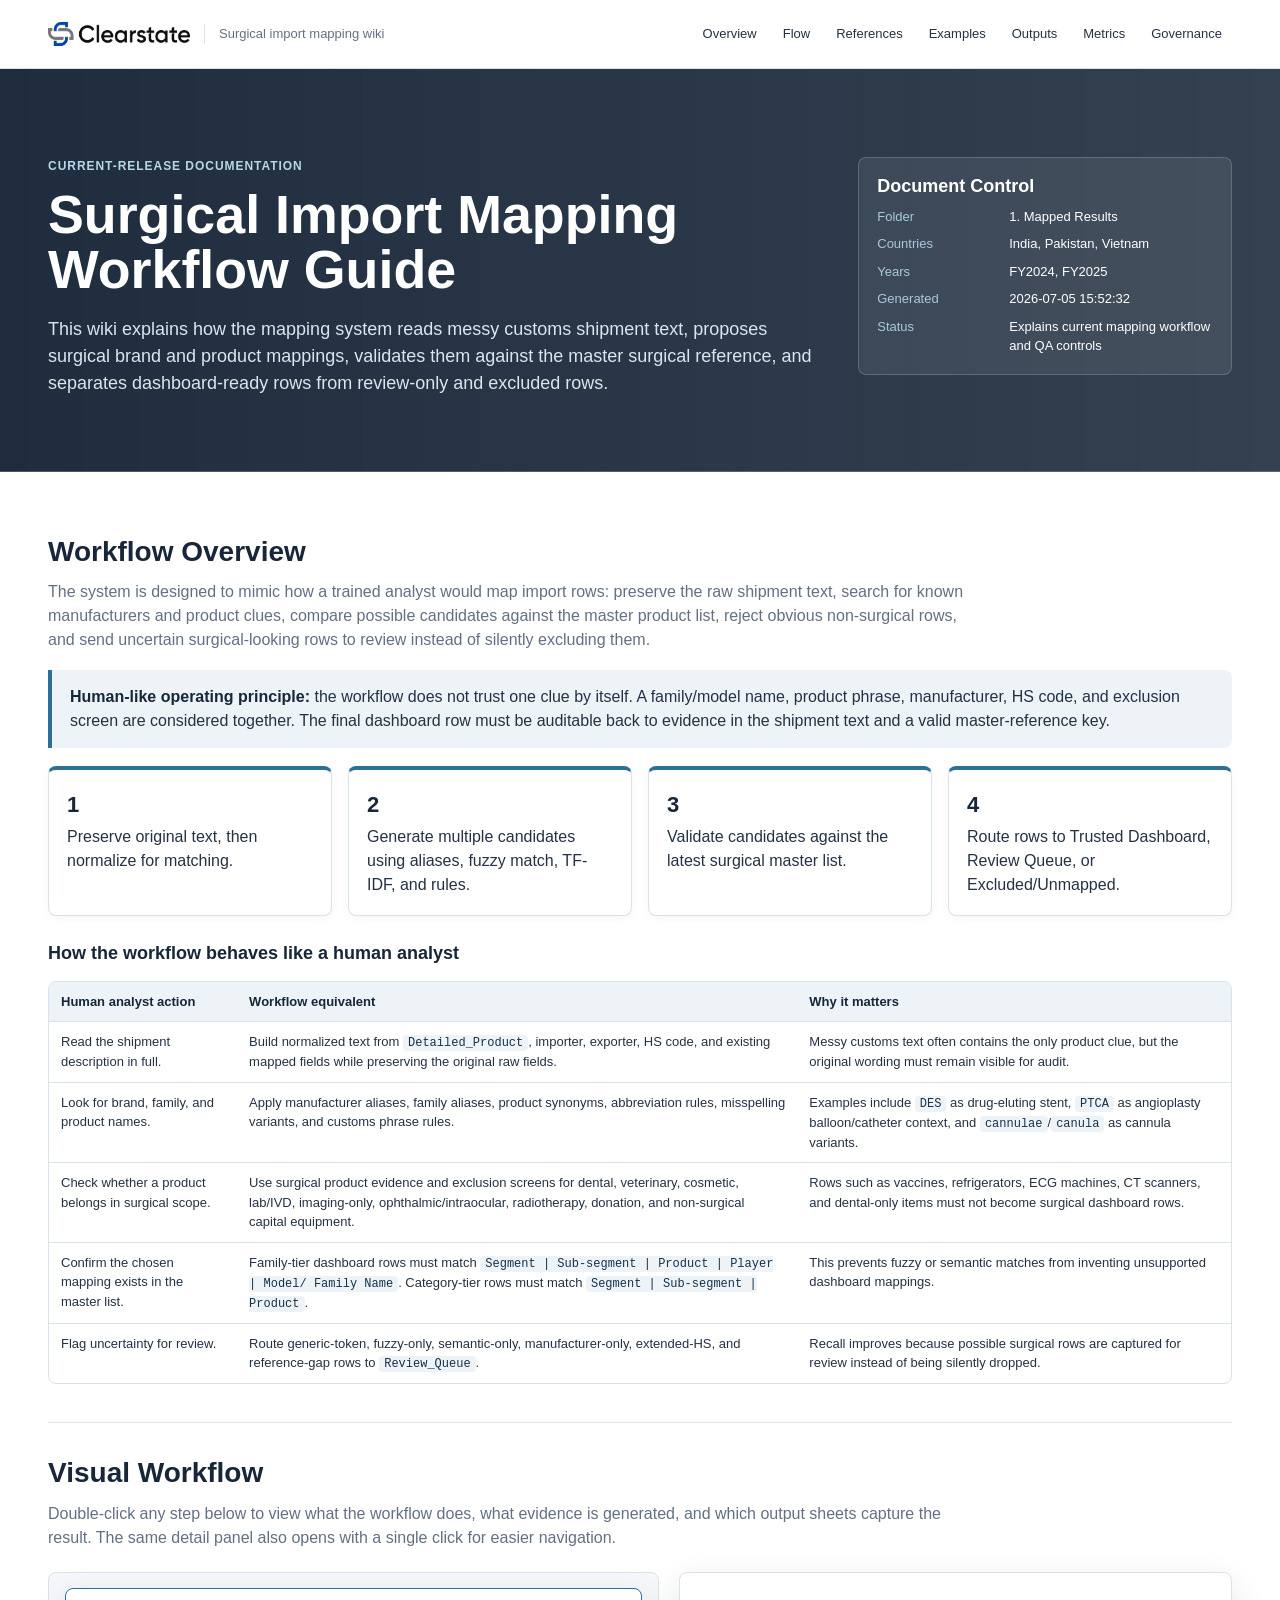
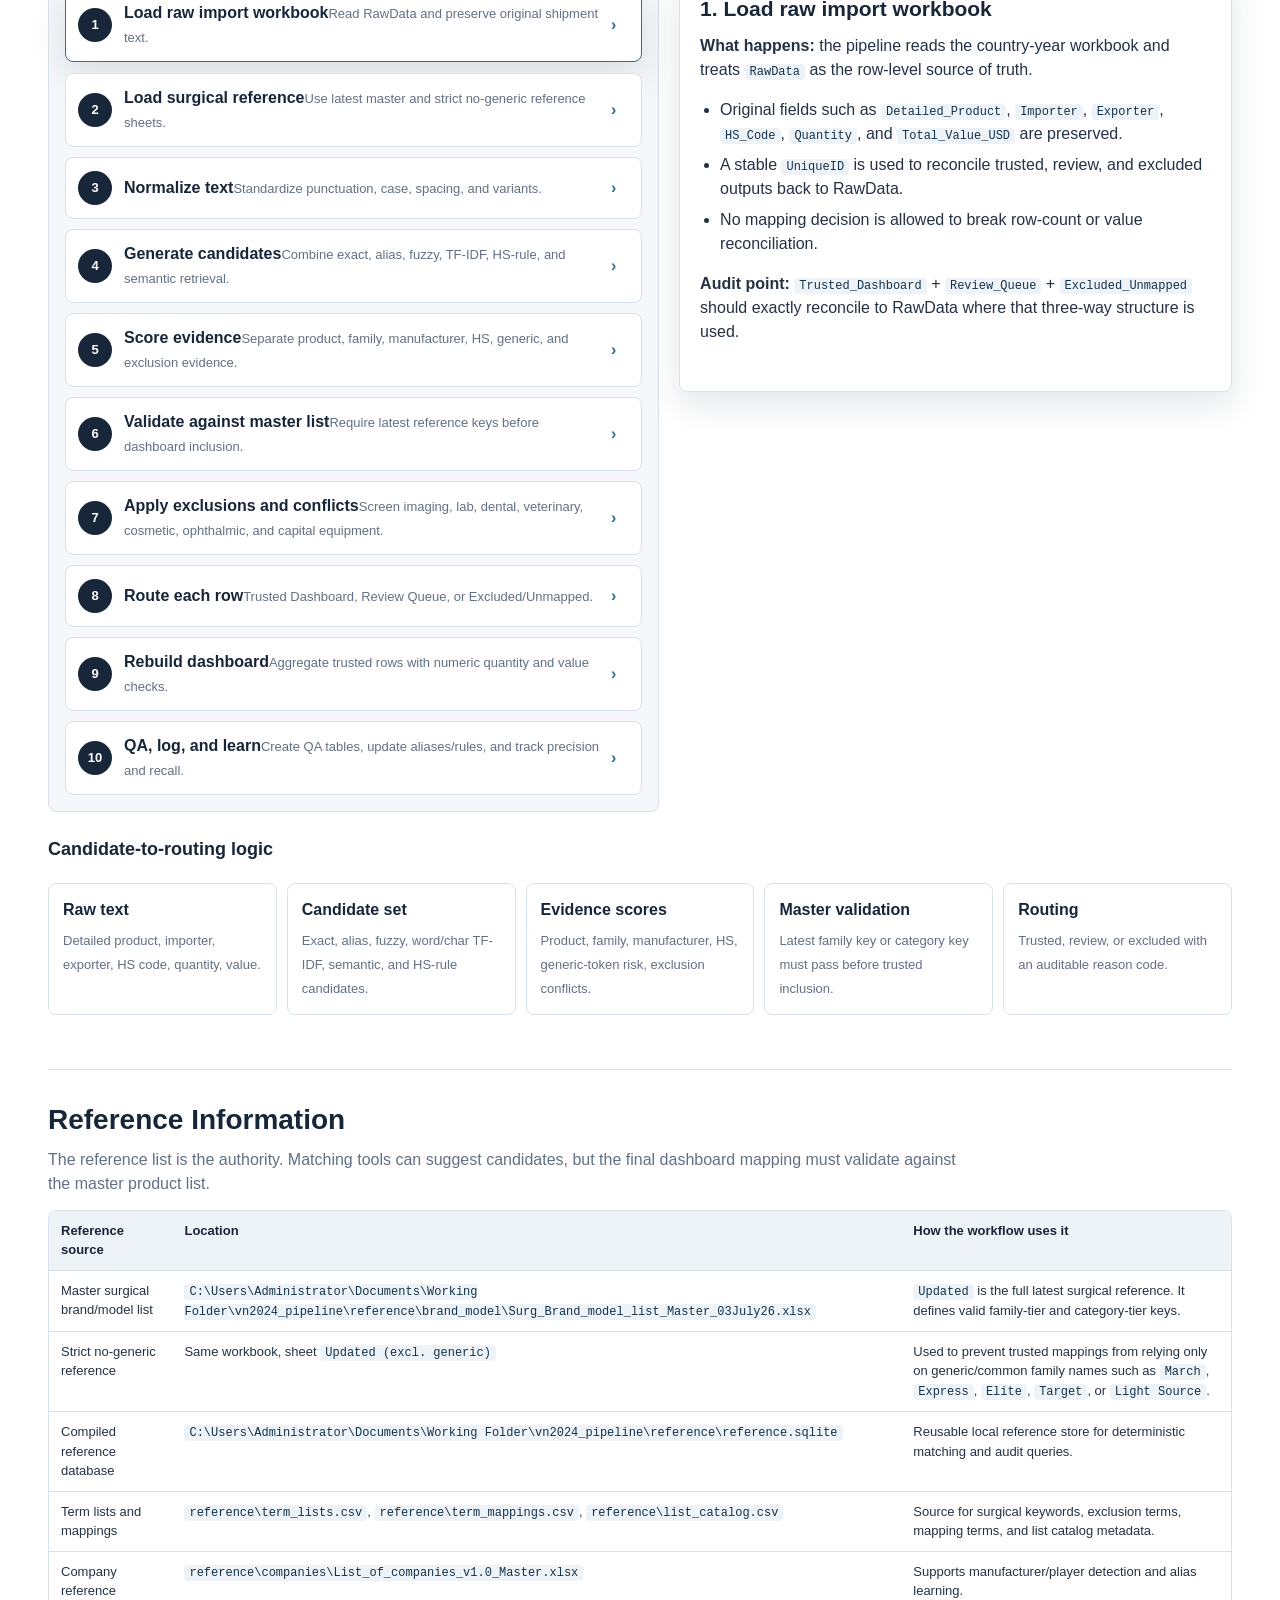
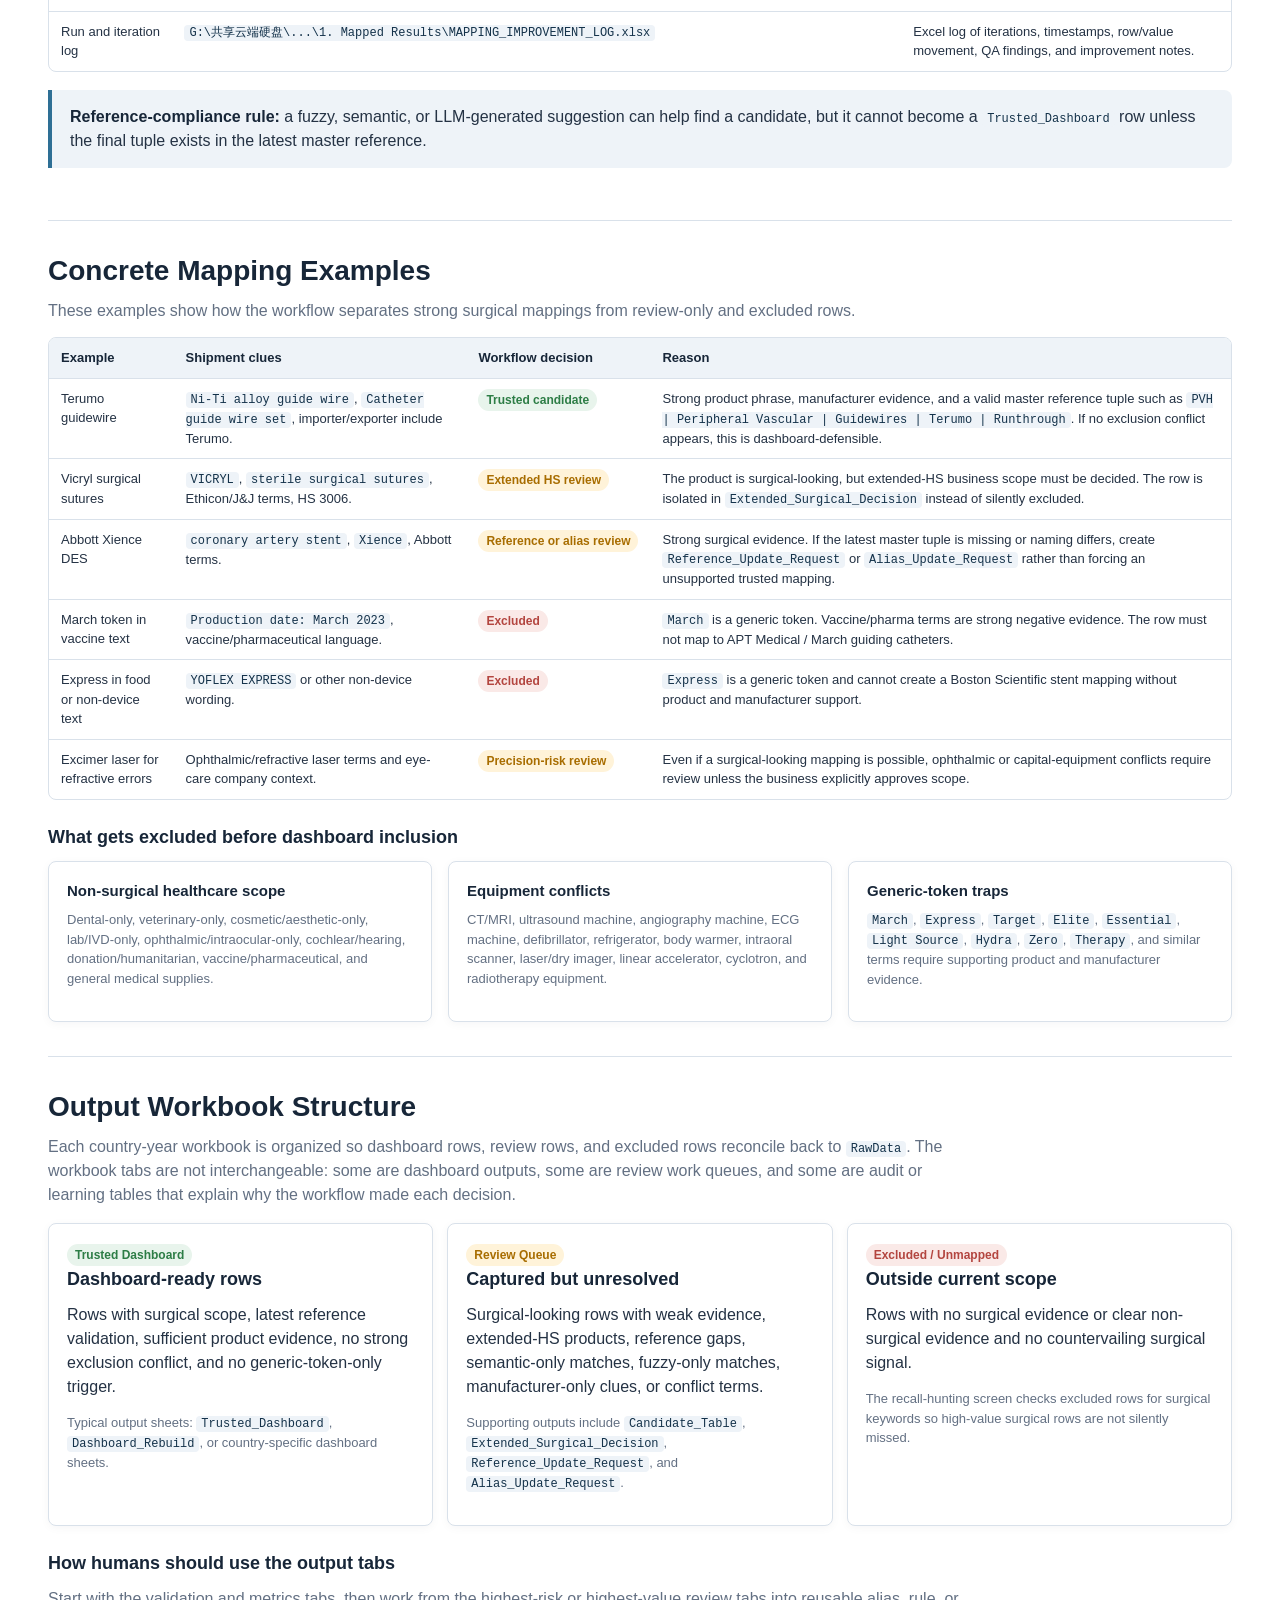
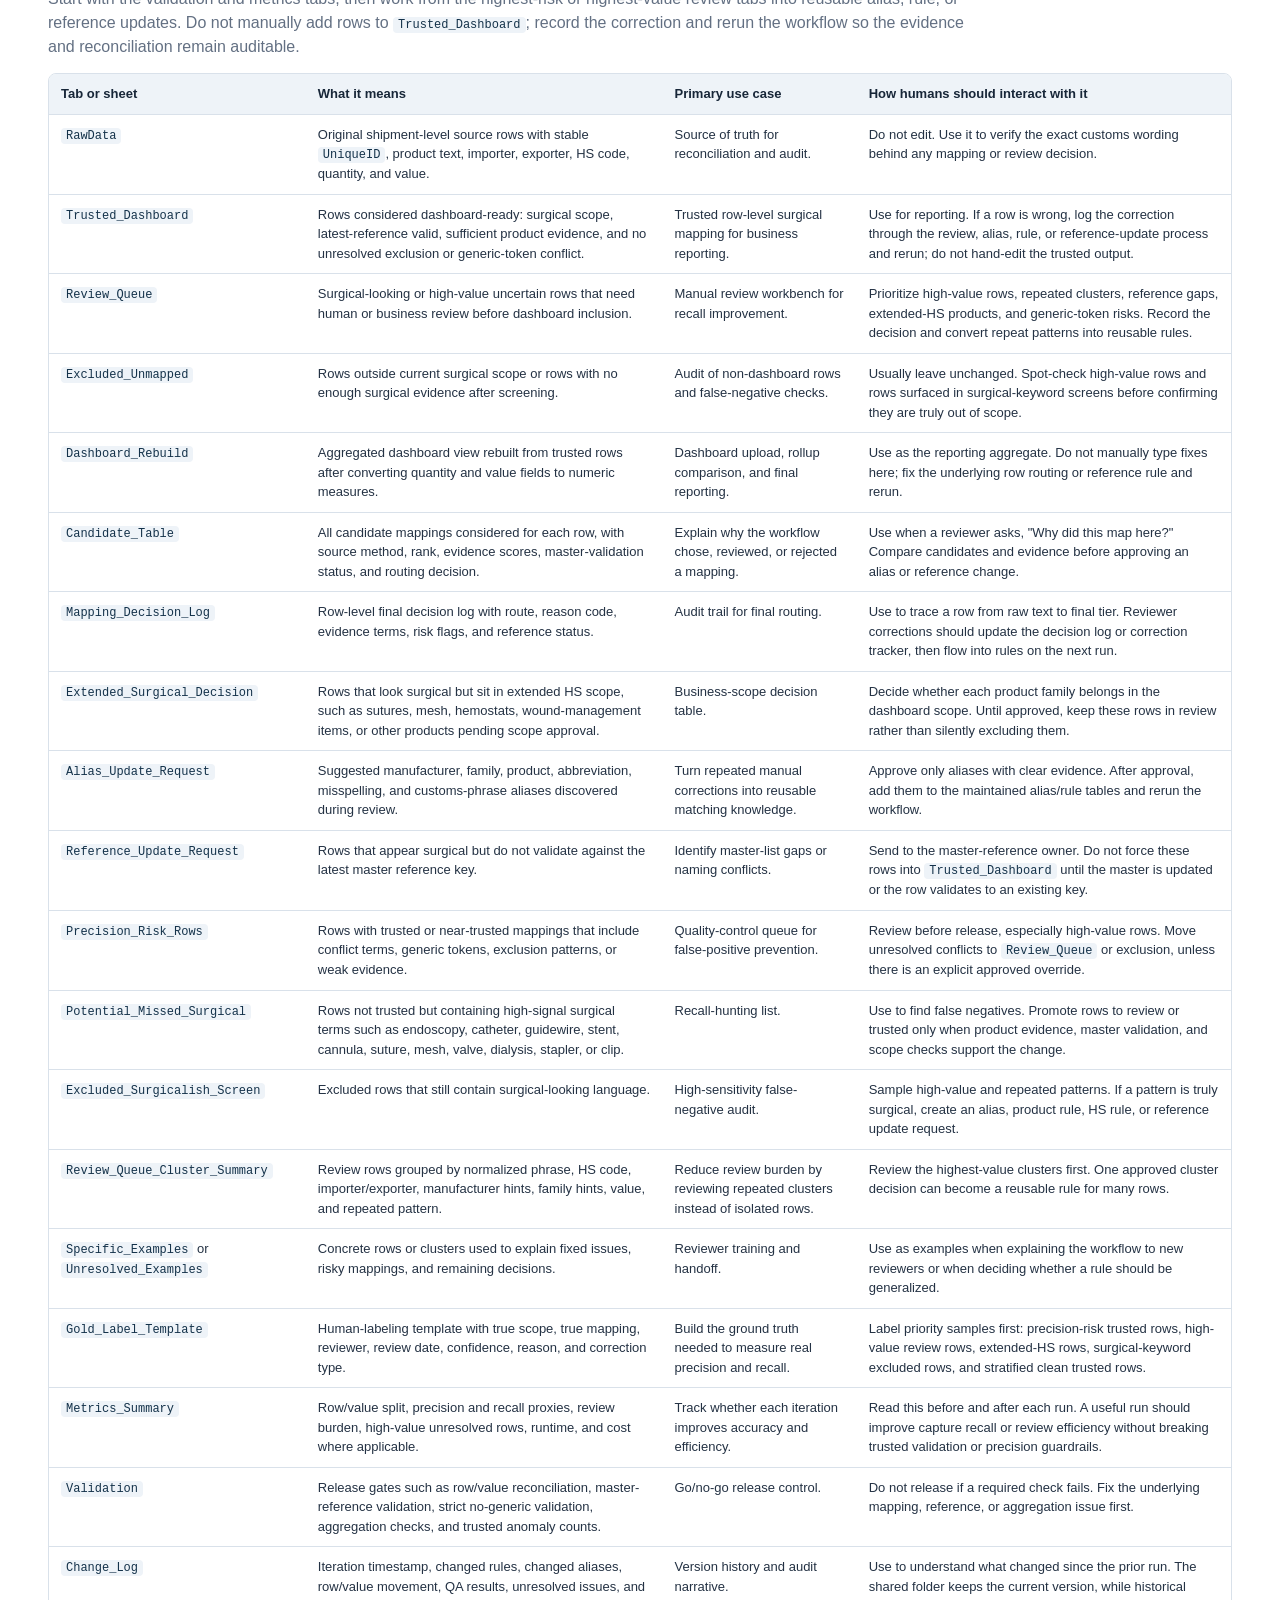
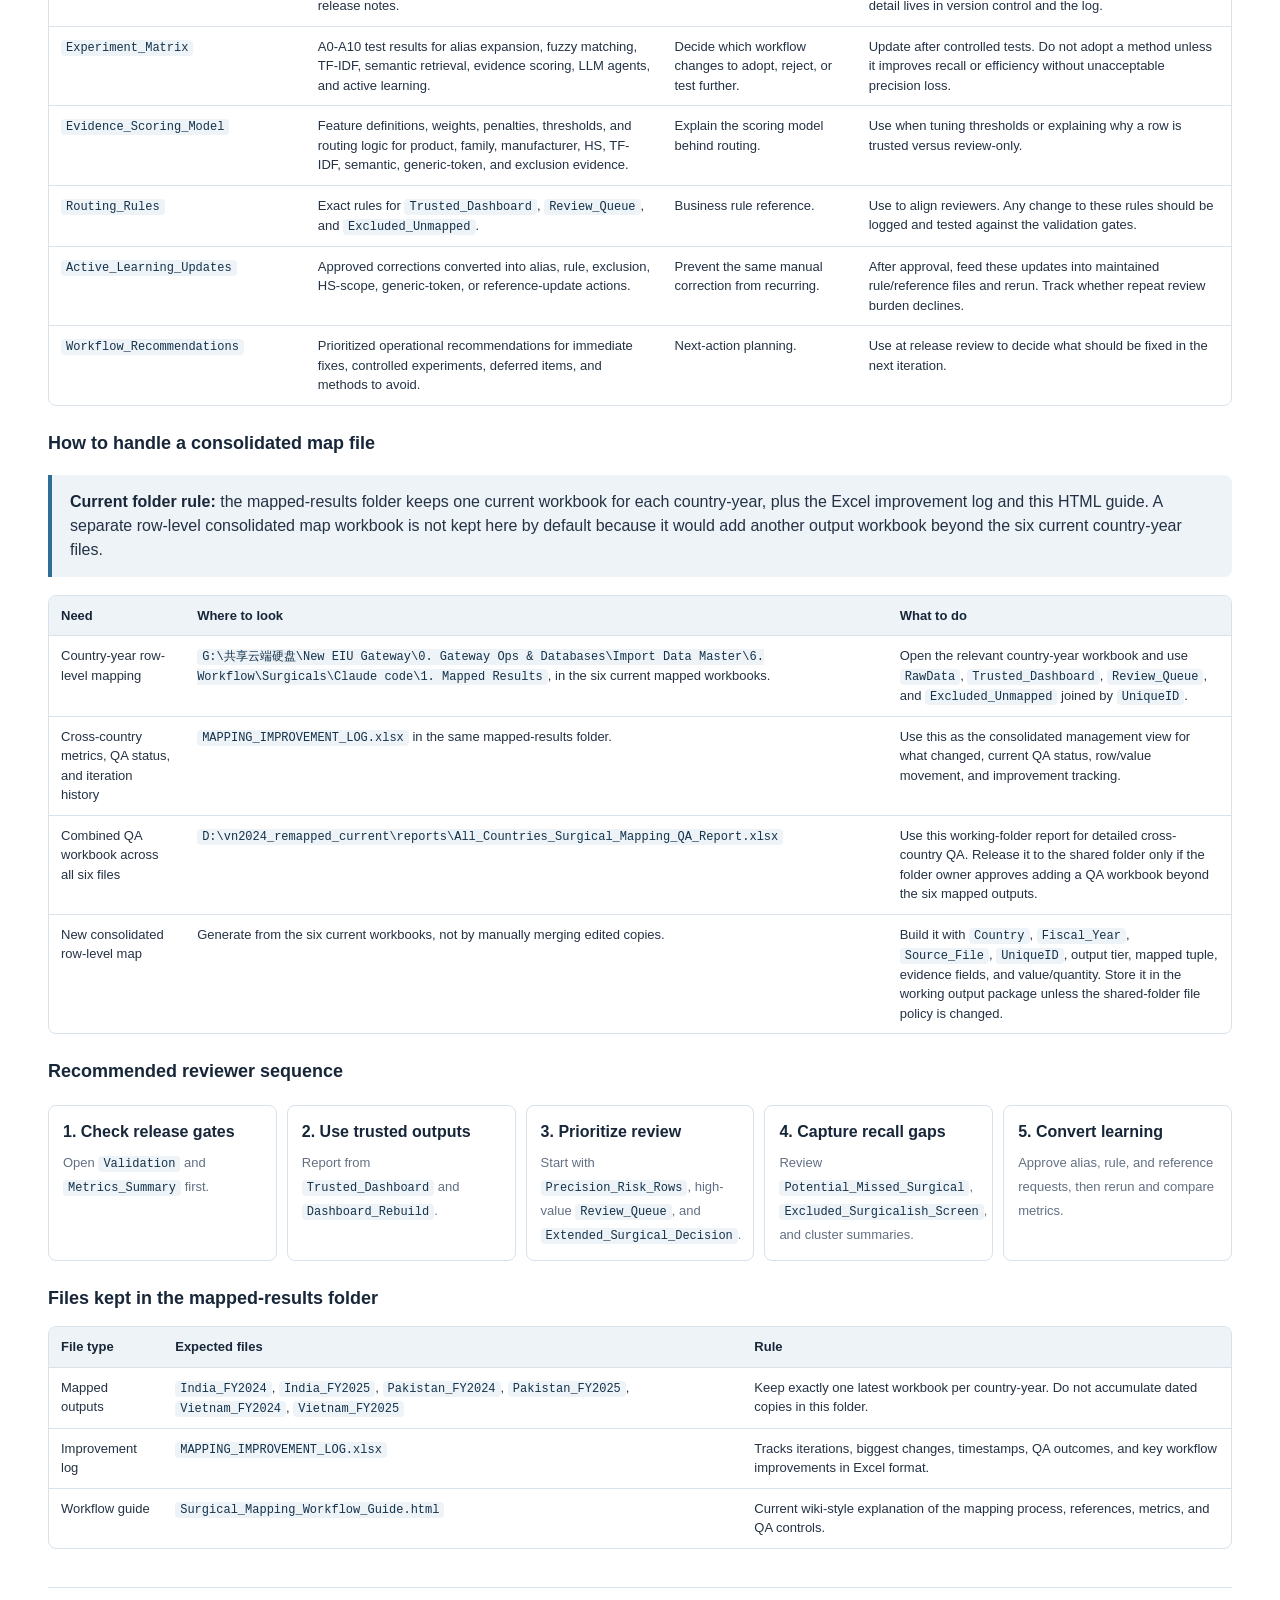
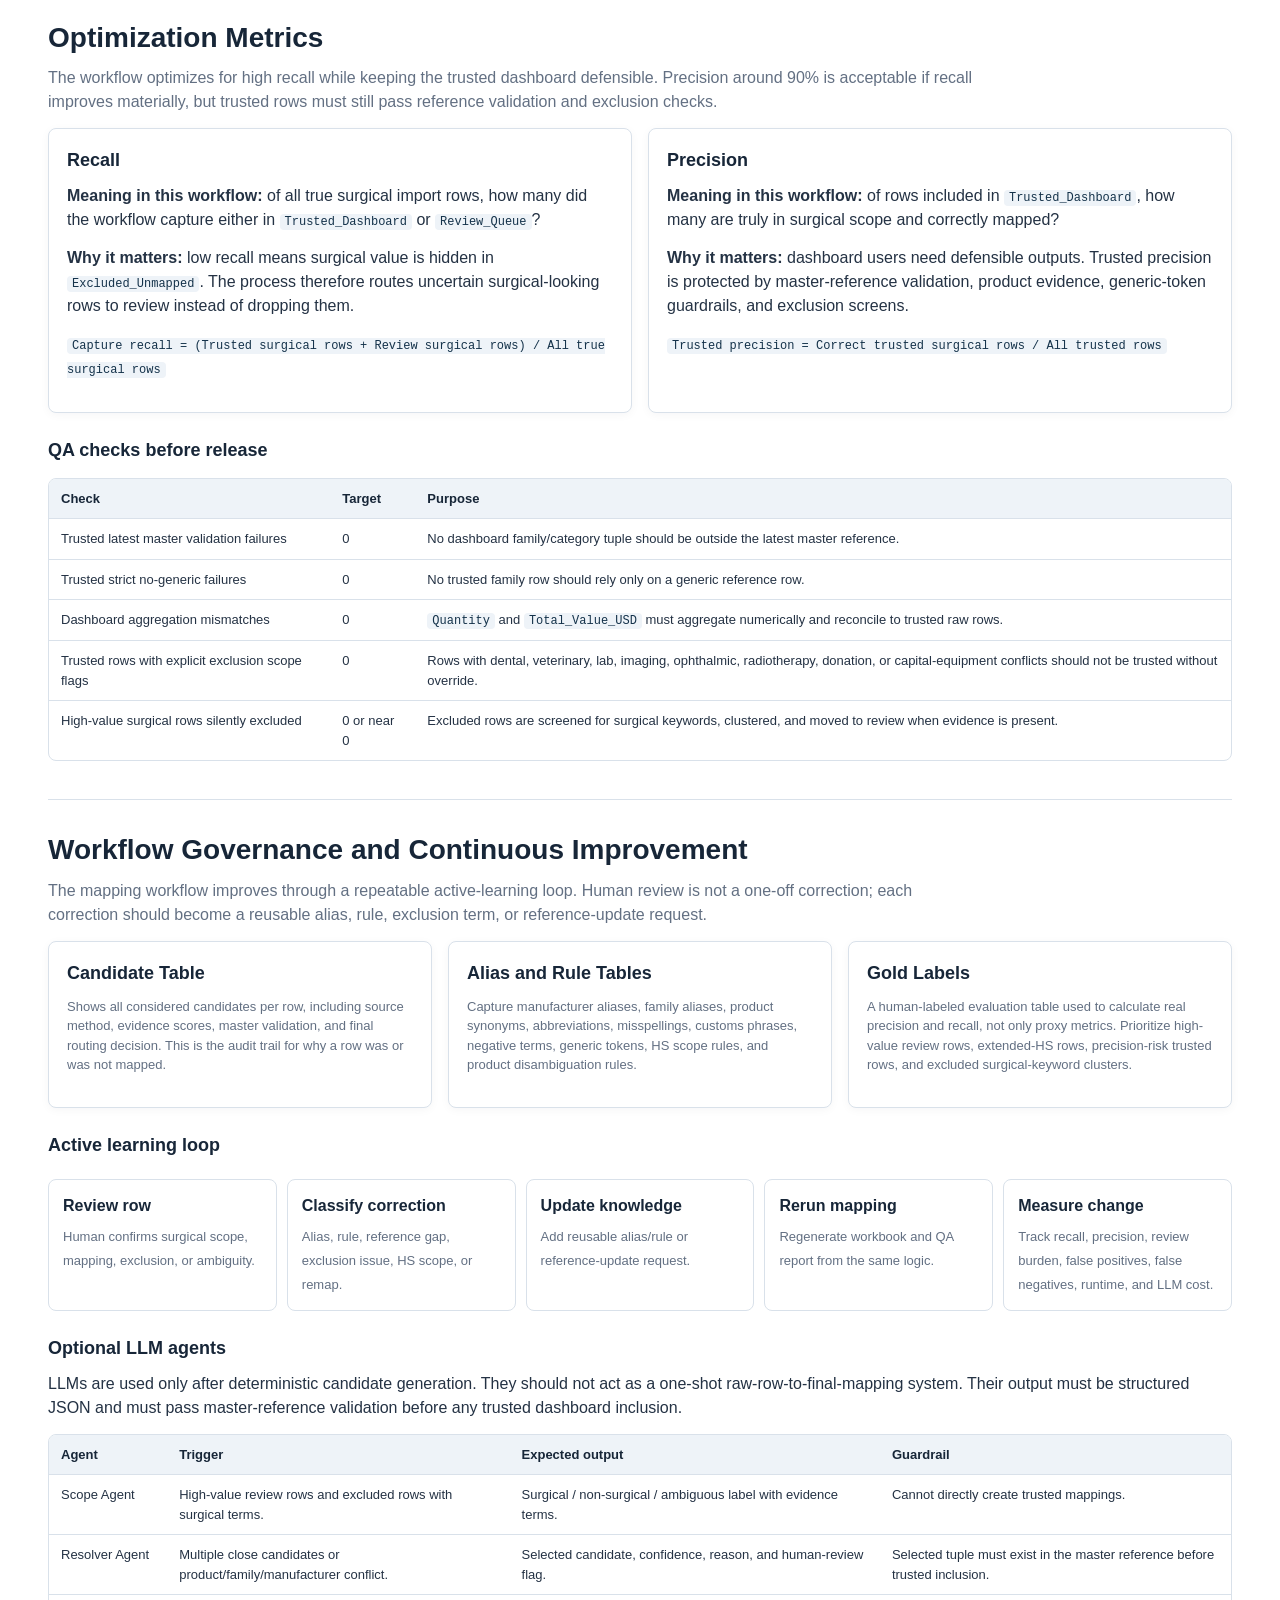
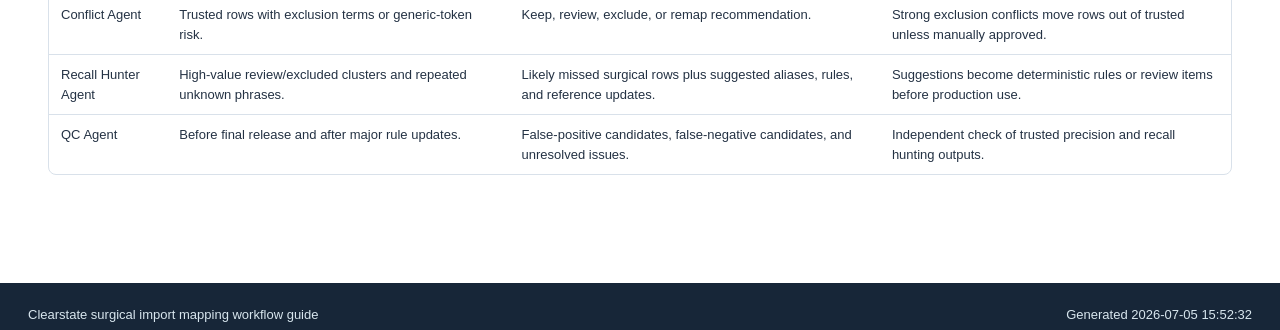
==== docs/Surgical_Mapping_Workflow_Guide.html @ a1bd832f "Refresh surgical remap workflow outputs" ====
<!doctype html>
<html lang="en">
<head>
  <meta charset="utf-8">
  <meta name="viewport" content="width=device-width, initial-scale=1">
  <title>Clearstate Surgical Import Mapping Workflow Guide</title>
  <style>
    :root {
      --navy: #172638;
      --ink: #243244;
      --muted: #637083;
      --line: #d9e1ea;
      --soft: #f5f7fa;
      --pale: #eef3f8;
      --blue: #2e6f95;
      --teal: #16827a;
      --green: #2d7d46;
      --amber: #a86d00;
      --red: #b3453f;
      --white: #ffffff;
      --shadow: 0 12px 34px rgba(23, 38, 56, 0.12);
      --radius: 8px;
    }

    * { box-sizing: border-box; }

    body {
      margin: 0;
      color: var(--ink);
      background: #ffffff;
      font-family: Arial, Helvetica, sans-serif;
      line-height: 1.5;
      letter-spacing: 0;
    }

    a { color: var(--blue); text-decoration: none; }
    a:hover { text-decoration: underline; }

    .topbar {
      position: sticky;
      top: 0;
      z-index: 20;
      background: rgba(255,255,255,0.96);
      border-bottom: 1px solid var(--line);
      backdrop-filter: blur(8px);
    }

    .topbar-inner {
      max-width: 1240px;
      margin: 0 auto;
      min-height: 68px;
      display: flex;
      align-items: center;
      justify-content: space-between;
      gap: 18px;
      padding: 12px 28px;
    }

    .brand {
      display: flex;
      align-items: center;
      gap: 14px;
      min-width: 240px;
    }

    .brand img {
      width: 142px;
      height: auto;
      display: block;
    }

    .brand-title {
      font-size: 13px;
      color: var(--muted);
      border-left: 1px solid var(--line);
      padding-left: 14px;
      white-space: nowrap;
    }

    .nav {
      display: flex;
      gap: 6px;
      flex-wrap: wrap;
      justify-content: flex-end;
    }

    .nav a {
      padding: 7px 10px;
      border-radius: 6px;
      color: var(--ink);
      font-size: 13px;
    }

    .nav a:hover { background: var(--pale); text-decoration: none; }

    .hero {
      background:
        linear-gradient(90deg, rgba(23,38,56,0.97), rgba(23,38,56,0.88)),
        repeating-linear-gradient(135deg, rgba(255,255,255,0.06) 0 1px, transparent 1px 34px);
      color: var(--white);
      border-bottom: 1px solid rgba(255,255,255,0.2);
    }

    .hero-inner {
      max-width: 1240px;
      margin: 0 auto;
      padding: 54px 28px 40px;
      display: grid;
      grid-template-columns: minmax(0, 1.35fr) minmax(300px, 0.65fr);
      gap: 34px;
      align-items: start;
    }

    .eyebrow {
      color: #b7d7e8;
      font-size: 12px;
      font-weight: 700;
      letter-spacing: 0.08em;
      text-transform: uppercase;
      margin-bottom: 12px;
    }

    h1 {
      margin: 0 0 18px;
      font-size: clamp(34px, 4.2vw, 58px);
      line-height: 1.03;
      letter-spacing: 0;
      max-width: 920px;
    }

    .hero p {
      margin: 0;
      color: #d8e6ee;
      font-size: 18px;
      max-width: 850px;
    }

    .hero-panel {
      background: rgba(255,255,255,0.08);
      border: 1px solid rgba(255,255,255,0.18);
      border-radius: var(--radius);
      padding: 18px;
    }

    .hero-panel h2 {
      color: #ffffff;
      margin: 0 0 10px;
      font-size: 18px;
    }

    .hero-panel dl {
      margin: 0;
      display: grid;
      grid-template-columns: 122px 1fr;
      gap: 8px 10px;
      font-size: 13px;
    }

    .hero-panel dt { color: #a9c9db; }
    .hero-panel dd { margin: 0; color: #ffffff; overflow-wrap: anywhere; }

    main {
      max-width: 1240px;
      margin: 0 auto;
      padding: 30px 28px 70px;
    }

    section {
      padding: 34px 0;
      border-bottom: 1px solid var(--line);
    }

    section:last-child { border-bottom: 0; }

    h2 {
      margin: 0 0 12px;
      font-size: 28px;
      line-height: 1.15;
      color: var(--navy);
    }

    h3 {
      margin: 24px 0 10px;
      font-size: 18px;
      color: var(--navy);
    }

    p { margin: 0 0 14px; }

    .section-lead {
      color: var(--muted);
      max-width: 930px;
      font-size: 16px;
    }

    .callout {
      border-left: 4px solid var(--blue);
      background: var(--pale);
      padding: 15px 18px;
      border-radius: 0 var(--radius) var(--radius) 0;
      margin: 18px 0;
    }

    .callout strong { color: var(--navy); }

    .grid {
      display: grid;
      gap: 16px;
    }

    .grid.two { grid-template-columns: repeat(2, minmax(0, 1fr)); }
    .grid.three { grid-template-columns: repeat(3, minmax(0, 1fr)); }
    .grid.four { grid-template-columns: repeat(4, minmax(0, 1fr)); }

    .card {
      border: 1px solid var(--line);
      border-radius: var(--radius);
      background: #fff;
      padding: 18px;
      box-shadow: 0 2px 10px rgba(23,38,56,0.04);
    }

    .card h3, .card h4 {
      margin-top: 0;
      color: var(--navy);
    }

    .card h4 {
      font-size: 15px;
      margin-bottom: 8px;
    }

    .small { font-size: 13px; color: var(--muted); }

    .pill {
      display: inline-flex;
      align-items: center;
      min-height: 22px;
      padding: 2px 8px;
      border-radius: 999px;
      font-size: 12px;
      font-weight: 700;
      background: var(--pale);
      color: var(--navy);
      white-space: nowrap;
    }

    .pill.good { background: #e8f4ec; color: var(--green); }
    .pill.review { background: #fff3d9; color: var(--amber); }
    .pill.stop { background: #fae9e7; color: var(--red); }

    .flow-wrap {
      margin-top: 22px;
      display: grid;
      grid-template-columns: minmax(0, 1.05fr) minmax(320px, 0.95fr);
      gap: 20px;
      align-items: start;
    }

    .flow {
      display: grid;
      gap: 10px;
      padding: 16px;
      background: var(--soft);
      border: 1px solid var(--line);
      border-radius: var(--radius);
    }

    .step {
      position: relative;
      display: grid;
      grid-template-columns: 34px 1fr 18px;
      gap: 12px;
      align-items: center;
      min-height: 62px;
      padding: 12px;
      background: #ffffff;
      border: 1px solid var(--line);
      border-radius: var(--radius);
      cursor: pointer;
      transition: border-color 0.15s ease, transform 0.15s ease, box-shadow 0.15s ease;
      text-align: left;
      width: 100%;
      color: inherit;
      font: inherit;
    }

    .step:hover,
    .step.active {
      border-color: var(--blue);
      box-shadow: var(--shadow);
      transform: translateY(-1px);
    }

    .num {
      width: 34px;
      height: 34px;
      border-radius: 50%;
      display: inline-flex;
      align-items: center;
      justify-content: center;
      background: var(--navy);
      color: #fff;
      font-size: 13px;
      font-weight: 700;
    }

    .step-title {
      font-weight: 700;
      color: var(--navy);
      margin-bottom: 2px;
    }

    .step-note {
      font-size: 13px;
      color: var(--muted);
    }

    .chev {
      color: var(--blue);
      font-weight: 700;
    }

    .detail-panel {
      border: 1px solid var(--line);
      border-radius: var(--radius);
      padding: 20px;
      background: #ffffff;
      box-shadow: var(--shadow);
      min-height: 420px;
      position: sticky;
      top: 88px;
    }

    .detail-panel h3 {
      margin-top: 0;
      font-size: 21px;
    }

    .detail-panel ul, .detail-panel ol { padding-left: 20px; }
    .detail-panel li { margin-bottom: 7px; }

    .mini-flow {
      display: grid;
      grid-template-columns: repeat(5, minmax(120px, 1fr));
      gap: 10px;
      margin: 20px 0;
      align-items: stretch;
    }

    .mini-node {
      border: 1px solid var(--line);
      background: #fff;
      border-radius: var(--radius);
      padding: 14px;
      min-height: 100px;
    }

    .mini-node strong {
      display: block;
      color: var(--navy);
      margin-bottom: 6px;
    }

    .mini-node span {
      color: var(--muted);
      font-size: 13px;
    }

    .table-scroll {
      overflow-x: auto;
      border: 1px solid var(--line);
      border-radius: var(--radius);
      background: #fff;
      margin: 14px 0 4px;
    }

    table {
      width: 100%;
      border-collapse: collapse;
      min-width: 760px;
      font-size: 13px;
    }

    th {
      text-align: left;
      background: var(--pale);
      color: var(--navy);
      border-bottom: 1px solid var(--line);
      padding: 10px 12px;
      vertical-align: top;
    }

    td {
      padding: 10px 12px;
      border-bottom: 1px solid var(--line);
      vertical-align: top;
    }

    tr:last-child td { border-bottom: 0; }
    code {
      background: #eef3f8;
      padding: 1px 5px;
      border-radius: 4px;
      font-size: 12px;
      color: #14324a;
    }

    .metric {
      border-top: 4px solid var(--blue);
    }

    .metric strong {
      display: block;
      color: var(--navy);
      font-size: 22px;
      margin-bottom: 4px;
    }

    .decision {
      display: grid;
      grid-template-columns: repeat(3, minmax(0, 1fr));
      gap: 14px;
      margin-top: 16px;
    }

    .decision .card { min-height: 240px; }

    .footer {
      background: var(--navy);
      color: #d8e6ee;
      padding: 22px 28px;
      font-size: 13px;
    }

    .footer-inner {
      max-width: 1240px;
      margin: 0 auto;
      display: flex;
      gap: 16px;
      align-items: center;
      justify-content: space-between;
      flex-wrap: wrap;
    }

    @media (max-width: 980px) {
      .hero-inner, .flow-wrap, .grid.two, .grid.three, .grid.four, .decision {
        grid-template-columns: 1fr;
      }
      .detail-panel { position: static; }
      .mini-flow { grid-template-columns: 1fr; }
      .nav { justify-content: flex-start; }
      .topbar-inner { align-items: flex-start; flex-direction: column; }
      .brand-title { white-space: normal; }
    }

    @media (max-width: 640px) {
      .topbar-inner, .hero-inner, main { padding-left: 18px; padding-right: 18px; }
      h1 { font-size: 34px; }
      h2 { font-size: 24px; }
      .hero-panel dl { grid-template-columns: 1fr; }
      .brand { min-width: 0; flex-wrap: wrap; }
      .brand img { width: 128px; }
    }
  </style>
</head>
<body>
  <header class="topbar">
    <div class="topbar-inner">
      <div class="brand">
        <img src="[data-uri]" alt="Clearstate">
        <div class="brand-title">Surgical import mapping wiki</div>
      </div>
      <nav class="nav" aria-label="Guide navigation">
        <a href="#overview">Overview</a>
        <a href="#flow">Flow</a>
        <a href="#references">References</a>
        <a href="#examples">Examples</a>
        <a href="#outputs">Outputs</a>
        <a href="#metrics">Metrics</a>
        <a href="#governance">Governance</a>
      </nav>
    </div>
  </header>

  <section class="hero">
    <div class="hero-inner">
      <div>
        <div class="eyebrow">Current-release documentation</div>
        <h1>Surgical Import Mapping Workflow Guide</h1>
        <p>This wiki explains how the mapping system reads messy customs shipment text, proposes surgical brand and product mappings, validates them against the master surgical reference, and separates dashboard-ready rows from review-only and excluded rows.</p>
      </div>
      <aside class="hero-panel" aria-label="Document metadata">
        <h2>Document Control</h2>
        <dl>
          <dt>Folder</dt>
          <dd>1. Mapped Results</dd>
          <dt>Countries</dt>
          <dd>India, Pakistan, Vietnam</dd>
          <dt>Years</dt>
          <dd>FY2024, FY2025</dd>
          <dt>Generated</dt>
          <dd>2026-07-05 15:52:32</dd>
          <dt>Status</dt>
          <dd>Explains current mapping workflow and QA controls</dd>
        </dl>
      </aside>
    </div>
  </section>

  <main>
    <section id="overview">
      <h2>Workflow Overview</h2>
      <p class="section-lead">The system is designed to mimic how a trained analyst would map import rows: preserve the raw shipment text, search for known manufacturers and product clues, compare possible candidates against the master product list, reject obvious non-surgical rows, and send uncertain surgical-looking rows to review instead of silently excluding them.</p>

      <div class="callout">
        <strong>Human-like operating principle:</strong> the workflow does not trust one clue by itself. A family/model name, product phrase, manufacturer, HS code, and exclusion screen are considered together. The final dashboard row must be auditable back to evidence in the shipment text and a valid master-reference key.
      </div>

      <div class="grid four">
        <div class="card metric">
          <strong>1</strong>
          <span>Preserve original text, then normalize for matching.</span>
        </div>
        <div class="card metric">
          <strong>2</strong>
          <span>Generate multiple candidates using aliases, fuzzy match, TF-IDF, and rules.</span>
        </div>
        <div class="card metric">
          <strong>3</strong>
          <span>Validate candidates against the latest surgical master list.</span>
        </div>
        <div class="card metric">
          <strong>4</strong>
          <span>Route rows to Trusted Dashboard, Review Queue, or Excluded/Unmapped.</span>
        </div>
      </div>

      <h3>How the workflow behaves like a human analyst</h3>
      <div class="table-scroll">
        <table>
          <thead>
            <tr>
              <th>Human analyst action</th>
              <th>Workflow equivalent</th>
              <th>Why it matters</th>
            </tr>
          </thead>
          <tbody>
            <tr>
              <td>Read the shipment description in full.</td>
              <td>Build normalized text from <code>Detailed_Product</code>, importer, exporter, HS code, and existing mapped fields while preserving the original raw fields.</td>
              <td>Messy customs text often contains the only product clue, but the original wording must remain visible for audit.</td>
            </tr>
            <tr>
              <td>Look for brand, family, and product names.</td>
              <td>Apply manufacturer aliases, family aliases, product synonyms, abbreviation rules, misspelling variants, and customs phrase rules.</td>
              <td>Examples include <code>DES</code> as drug-eluting stent, <code>PTCA</code> as angioplasty balloon/catheter context, and <code>cannulae</code>/<code>canula</code> as cannula variants.</td>
            </tr>
            <tr>
              <td>Check whether a product belongs in surgical scope.</td>
              <td>Use surgical product evidence and exclusion screens for dental, veterinary, cosmetic, lab/IVD, imaging-only, ophthalmic/intraocular, radiotherapy, donation, and non-surgical capital equipment.</td>
              <td>Rows such as vaccines, refrigerators, ECG machines, CT scanners, and dental-only items must not become surgical dashboard rows.</td>
            </tr>
            <tr>
              <td>Confirm the chosen mapping exists in the master list.</td>
              <td>Family-tier dashboard rows must match <code>Segment | Sub-segment | Product | Player | Model/ Family Name</code>. Category-tier rows must match <code>Segment | Sub-segment | Product</code>.</td>
              <td>This prevents fuzzy or semantic matches from inventing unsupported dashboard mappings.</td>
            </tr>
            <tr>
              <td>Flag uncertainty for review.</td>
              <td>Route generic-token, fuzzy-only, semantic-only, manufacturer-only, extended-HS, and reference-gap rows to <code>Review_Queue</code>.</td>
              <td>Recall improves because possible surgical rows are captured for review instead of being silently dropped.</td>
            </tr>
          </tbody>
        </table>
      </div>
    </section>

    <section id="flow">
      <h2>Visual Workflow</h2>
      <p class="section-lead">Double-click any step below to view what the workflow does, what evidence is generated, and which output sheets capture the result. The same detail panel also opens with a single click for easier navigation.</p>

      <div class="flow-wrap">
        <div class="flow" role="list" aria-label="Surgical mapping workflow steps">
          <button class="step active" data-step="1" role="listitem" type="button">
            <span class="num">1</span>
            <span><span class="step-title">Load raw import workbook</span><span class="step-note">Read RawData and preserve original shipment text.</span></span>
            <span class="chev">›</span>
          </button>
          <button class="step" data-step="2" role="listitem" type="button">
            <span class="num">2</span>
            <span><span class="step-title">Load surgical reference</span><span class="step-note">Use latest master and strict no-generic reference sheets.</span></span>
            <span class="chev">›</span>
          </button>
          <button class="step" data-step="3" role="listitem" type="button">
            <span class="num">3</span>
            <span><span class="step-title">Normalize text</span><span class="step-note">Standardize punctuation, case, spacing, and variants.</span></span>
            <span class="chev">›</span>
          </button>
          <button class="step" data-step="4" role="listitem" type="button">
            <span class="num">4</span>
            <span><span class="step-title">Generate candidates</span><span class="step-note">Combine exact, alias, fuzzy, TF-IDF, HS-rule, and semantic retrieval.</span></span>
            <span class="chev">›</span>
          </button>
          <button class="step" data-step="5" role="listitem" type="button">
            <span class="num">5</span>
            <span><span class="step-title">Score evidence</span><span class="step-note">Separate product, family, manufacturer, HS, generic, and exclusion evidence.</span></span>
            <span class="chev">›</span>
          </button>
          <button class="step" data-step="6" role="listitem" type="button">
            <span class="num">6</span>
            <span><span class="step-title">Validate against master list</span><span class="step-note">Require latest reference keys before dashboard inclusion.</span></span>
            <span class="chev">›</span>
          </button>
          <button class="step" data-step="7" role="listitem" type="button">
            <span class="num">7</span>
            <span><span class="step-title">Apply exclusions and conflicts</span><span class="step-note">Screen imaging, lab, dental, veterinary, cosmetic, ophthalmic, and capital equipment.</span></span>
            <span class="chev">›</span>
          </button>
          <button class="step" data-step="8" role="listitem" type="button">
            <span class="num">8</span>
            <span><span class="step-title">Route each row</span><span class="step-note">Trusted Dashboard, Review Queue, or Excluded/Unmapped.</span></span>
            <span class="chev">›</span>
          </button>
          <button class="step" data-step="9" role="listitem" type="button">
            <span class="num">9</span>
            <span><span class="step-title">Rebuild dashboard</span><span class="step-note">Aggregate trusted rows with numeric quantity and value checks.</span></span>
            <span class="chev">›</span>
          </button>
          <button class="step" data-step="10" role="listitem" type="button">
            <span class="num">10</span>
            <span><span class="step-title">QA, log, and learn</span><span class="step-note">Create QA tables, update aliases/rules, and track precision and recall.</span></span>
            <span class="chev">›</span>
          </button>
        </div>

        <aside class="detail-panel" aria-live="polite">
          <h3 id="detail-title">1. Load raw import workbook</h3>
          <div id="detail-body"></div>
        </aside>
      </div>

      <h3>Candidate-to-routing logic</h3>
      <div class="mini-flow" aria-label="Candidate routing flowchart">
        <div class="mini-node"><strong>Raw text</strong><span>Detailed product, importer, exporter, HS code, quantity, value.</span></div>
        <div class="mini-node"><strong>Candidate set</strong><span>Exact, alias, fuzzy, word/char TF-IDF, semantic, and HS-rule candidates.</span></div>
        <div class="mini-node"><strong>Evidence scores</strong><span>Product, family, manufacturer, HS, generic-token risk, exclusion conflicts.</span></div>
        <div class="mini-node"><strong>Master validation</strong><span>Latest family key or category key must pass before trusted inclusion.</span></div>
        <div class="mini-node"><strong>Routing</strong><span>Trusted, review, or excluded with an auditable reason code.</span></div>
      </div>
    </section>

    <section id="references">
      <h2>Reference Information</h2>
      <p class="section-lead">The reference list is the authority. Matching tools can suggest candidates, but the final dashboard mapping must validate against the master product list.</p>

      <div class="table-scroll">
        <table>
          <thead>
            <tr>
              <th>Reference source</th>
              <th>Location</th>
              <th>How the workflow uses it</th>
            </tr>
          </thead>
          <tbody>
            <tr>
              <td>Master surgical brand/model list</td>
              <td><code>C:\Users\Administrator\Documents\Working Folder\vn2024_pipeline\reference\brand_model\Surg_Brand_model_list_Master_03July26.xlsx</code></td>
              <td><code>Updated</code> is the full latest surgical reference. It defines valid family-tier and category-tier keys.</td>
            </tr>
            <tr>
              <td>Strict no-generic reference</td>
              <td>Same workbook, sheet <code>Updated (excl. generic)</code></td>
              <td>Used to prevent trusted mappings from relying only on generic/common family names such as <code>March</code>, <code>Express</code>, <code>Elite</code>, <code>Target</code>, or <code>Light Source</code>.</td>
            </tr>
            <tr>
              <td>Compiled reference database</td>
              <td><code>C:\Users\Administrator\Documents\Working Folder\vn2024_pipeline\reference\reference.sqlite</code></td>
              <td>Reusable local reference store for deterministic matching and audit queries.</td>
            </tr>
            <tr>
              <td>Term lists and mappings</td>
              <td><code>reference\term_lists.csv</code>, <code>reference\term_mappings.csv</code>, <code>reference\list_catalog.csv</code></td>
              <td>Source for surgical keywords, exclusion terms, mapping terms, and list catalog metadata.</td>
            </tr>
            <tr>
              <td>Company reference</td>
              <td><code>reference\companies\List_of_companies_v1.0_Master.xlsx</code></td>
              <td>Supports manufacturer/player detection and alias learning.</td>
            </tr>
            <tr>
              <td>Run and iteration log</td>
              <td><code>G:\共享云端硬盘\...\1. Mapped Results\MAPPING_IMPROVEMENT_LOG.xlsx</code></td>
              <td>Excel log of iterations, timestamps, row/value movement, QA findings, and improvement notes.</td>
            </tr>
          </tbody>
        </table>
      </div>

      <div class="callout">
        <strong>Reference-compliance rule:</strong> a fuzzy, semantic, or LLM-generated suggestion can help find a candidate, but it cannot become a <code>Trusted_Dashboard</code> row unless the final tuple exists in the latest master reference.
      </div>
    </section>

    <section id="examples">
      <h2>Concrete Mapping Examples</h2>
      <p class="section-lead">These examples show how the workflow separates strong surgical mappings from review-only and excluded rows.</p>

      <div class="table-scroll">
        <table>
          <thead>
            <tr>
              <th>Example</th>
              <th>Shipment clues</th>
              <th>Workflow decision</th>
              <th>Reason</th>
            </tr>
          </thead>
          <tbody>
            <tr>
              <td>Terumo guidewire</td>
              <td><code>Ni-Ti alloy guide wire</code>, <code>Catheter guide wire set</code>, importer/exporter include Terumo.</td>
              <td><span class="pill good">Trusted candidate</span></td>
              <td>Strong product phrase, manufacturer evidence, and a valid master reference tuple such as <code>PVH | Peripheral Vascular | Guidewires | Terumo | Runthrough</code>. If no exclusion conflict appears, this is dashboard-defensible.</td>
            </tr>
            <tr>
              <td>Vicryl surgical sutures</td>
              <td><code>VICRYL</code>, <code>sterile surgical sutures</code>, Ethicon/J&amp;J terms, HS 3006.</td>
              <td><span class="pill review">Extended HS review</span></td>
              <td>The product is surgical-looking, but extended-HS business scope must be decided. The row is isolated in <code>Extended_Surgical_Decision</code> instead of silently excluded.</td>
            </tr>
            <tr>
              <td>Abbott Xience DES</td>
              <td><code>coronary artery stent</code>, <code>Xience</code>, Abbott terms.</td>
              <td><span class="pill review">Reference or alias review</span></td>
              <td>Strong surgical evidence. If the latest master tuple is missing or naming differs, create <code>Reference_Update_Request</code> or <code>Alias_Update_Request</code> rather than forcing an unsupported trusted mapping.</td>
            </tr>
            <tr>
              <td>March token in vaccine text</td>
              <td><code>Production date: March 2023</code>, vaccine/pharmaceutical language.</td>
              <td><span class="pill stop">Excluded</span></td>
              <td><code>March</code> is a generic token. Vaccine/pharma terms are strong negative evidence. The row must not map to APT Medical / March guiding catheters.</td>
            </tr>
            <tr>
              <td>Express in food or non-device text</td>
              <td><code>YOFLEX EXPRESS</code> or other non-device wording.</td>
              <td><span class="pill stop">Excluded</span></td>
              <td><code>Express</code> is a generic token and cannot create a Boston Scientific stent mapping without product and manufacturer support.</td>
            </tr>
            <tr>
              <td>Excimer laser for refractive errors</td>
              <td>Ophthalmic/refractive laser terms and eye-care company context.</td>
              <td><span class="pill review">Precision-risk review</span></td>
              <td>Even if a surgical-looking mapping is possible, ophthalmic or capital-equipment conflicts require review unless the business explicitly approves scope.</td>
            </tr>
          </tbody>
        </table>
      </div>

      <h3>What gets excluded before dashboard inclusion</h3>
      <div class="grid three">
        <div class="card">
          <h4>Non-surgical healthcare scope</h4>
          <p class="small">Dental-only, veterinary-only, cosmetic/aesthetic-only, lab/IVD-only, ophthalmic/intraocular-only, cochlear/hearing, donation/humanitarian, vaccine/pharmaceutical, and general medical supplies.</p>
        </div>
        <div class="card">
          <h4>Equipment conflicts</h4>
          <p class="small">CT/MRI, ultrasound machine, angiography machine, ECG machine, defibrillator, refrigerator, body warmer, intraoral scanner, laser/dry imager, linear accelerator, cyclotron, and radiotherapy equipment.</p>
        </div>
        <div class="card">
          <h4>Generic-token traps</h4>
          <p class="small"><code>March</code>, <code>Express</code>, <code>Target</code>, <code>Elite</code>, <code>Essential</code>, <code>Light Source</code>, <code>Hydra</code>, <code>Zero</code>, <code>Therapy</code>, and similar terms require supporting product and manufacturer evidence.</p>
        </div>
      </div>
    </section>

    <section id="outputs">
      <h2>Output Workbook Structure</h2>
      <p class="section-lead">Each country-year workbook is organized so dashboard rows, review rows, and excluded rows reconcile back to <code>RawData</code>. The workbook tabs are not interchangeable: some are dashboard outputs, some are review work queues, and some are audit or learning tables that explain why the workflow made each decision.</p>

      <div class="decision">
        <div class="card">
          <span class="pill good">Trusted Dashboard</span>
          <h3>Dashboard-ready rows</h3>
          <p>Rows with surgical scope, latest reference validation, sufficient product evidence, no strong exclusion conflict, and no generic-token-only trigger.</p>
          <p class="small">Typical output sheets: <code>Trusted_Dashboard</code>, <code>Dashboard_Rebuild</code>, or country-specific dashboard sheets.</p>
        </div>
        <div class="card">
          <span class="pill review">Review Queue</span>
          <h3>Captured but unresolved</h3>
          <p>Surgical-looking rows with weak evidence, extended-HS products, reference gaps, semantic-only matches, fuzzy-only matches, manufacturer-only clues, or conflict terms.</p>
          <p class="small">Supporting outputs include <code>Candidate_Table</code>, <code>Extended_Surgical_Decision</code>, <code>Reference_Update_Request</code>, and <code>Alias_Update_Request</code>.</p>
        </div>
        <div class="card">
          <span class="pill stop">Excluded / Unmapped</span>
          <h3>Outside current scope</h3>
          <p>Rows with no surgical evidence or clear non-surgical evidence and no countervailing surgical signal.</p>
          <p class="small">The recall-hunting screen checks excluded rows for surgical keywords so high-value surgical rows are not silently missed.</p>
        </div>
      </div>

      <h3>How humans should use the output tabs</h3>
      <p class="section-lead">Start with the validation and metrics tabs, then work from the highest-risk or highest-value review tabs into reusable alias, rule, or reference updates. Do not manually add rows to <code>Trusted_Dashboard</code>; record the correction and rerun the workflow so the evidence and reconciliation remain auditable.</p>

      <div class="table-scroll">
        <table>
          <thead>
            <tr>
              <th>Tab or sheet</th>
              <th>What it means</th>
              <th>Primary use case</th>
              <th>How humans should interact with it</th>
            </tr>
          </thead>
          <tbody>
            <tr>
              <td><code>RawData</code></td>
              <td>Original shipment-level source rows with stable <code>UniqueID</code>, product text, importer, exporter, HS code, quantity, and value.</td>
              <td>Source of truth for reconciliation and audit.</td>
              <td>Do not edit. Use it to verify the exact customs wording behind any mapping or review decision.</td>
            </tr>
            <tr>
              <td><code>Trusted_Dashboard</code></td>
              <td>Rows considered dashboard-ready: surgical scope, latest-reference valid, sufficient product evidence, and no unresolved exclusion or generic-token conflict.</td>
              <td>Trusted row-level surgical mapping for business reporting.</td>
              <td>Use for reporting. If a row is wrong, log the correction through the review, alias, rule, or reference-update process and rerun; do not hand-edit the trusted output.</td>
            </tr>
            <tr>
              <td><code>Review_Queue</code></td>
              <td>Surgical-looking or high-value uncertain rows that need human or business review before dashboard inclusion.</td>
              <td>Manual review workbench for recall improvement.</td>
              <td>Prioritize high-value rows, repeated clusters, reference gaps, extended-HS products, and generic-token risks. Record the decision and convert repeat patterns into reusable rules.</td>
            </tr>
            <tr>
              <td><code>Excluded_Unmapped</code></td>
              <td>Rows outside current surgical scope or rows with no enough surgical evidence after screening.</td>
              <td>Audit of non-dashboard rows and false-negative checks.</td>
              <td>Usually leave unchanged. Spot-check high-value rows and rows surfaced in surgical-keyword screens before confirming they are truly out of scope.</td>
            </tr>
            <tr>
              <td><code>Dashboard_Rebuild</code></td>
              <td>Aggregated dashboard view rebuilt from trusted rows after converting quantity and value fields to numeric measures.</td>
              <td>Dashboard upload, rollup comparison, and final reporting.</td>
              <td>Use as the reporting aggregate. Do not manually type fixes here; fix the underlying row routing or reference rule and rerun.</td>
            </tr>
            <tr>
              <td><code>Candidate_Table</code></td>
              <td>All candidate mappings considered for each row, with source method, rank, evidence scores, master-validation status, and routing decision.</td>
              <td>Explain why the workflow chose, reviewed, or rejected a mapping.</td>
              <td>Use when a reviewer asks, "Why did this map here?" Compare candidates and evidence before approving an alias or reference change.</td>
            </tr>
            <tr>
              <td><code>Mapping_Decision_Log</code></td>
              <td>Row-level final decision log with route, reason code, evidence terms, risk flags, and reference status.</td>
              <td>Audit trail for final routing.</td>
              <td>Use to trace a row from raw text to final tier. Reviewer corrections should update the decision log or correction tracker, then flow into rules on the next run.</td>
            </tr>
            <tr>
              <td><code>Extended_Surgical_Decision</code></td>
              <td>Rows that look surgical but sit in extended HS scope, such as sutures, mesh, hemostats, wound-management items, or other products pending scope approval.</td>
              <td>Business-scope decision table.</td>
              <td>Decide whether each product family belongs in the dashboard scope. Until approved, keep these rows in review rather than silently excluding them.</td>
            </tr>
            <tr>
              <td><code>Alias_Update_Request</code></td>
              <td>Suggested manufacturer, family, product, abbreviation, misspelling, and customs-phrase aliases discovered during review.</td>
              <td>Turn repeated manual corrections into reusable matching knowledge.</td>
              <td>Approve only aliases with clear evidence. After approval, add them to the maintained alias/rule tables and rerun the workflow.</td>
            </tr>
            <tr>
              <td><code>Reference_Update_Request</code></td>
              <td>Rows that appear surgical but do not validate against the latest master reference key.</td>
              <td>Identify master-list gaps or naming conflicts.</td>
              <td>Send to the master-reference owner. Do not force these rows into <code>Trusted_Dashboard</code> until the master is updated or the row validates to an existing key.</td>
            </tr>
            <tr>
              <td><code>Precision_Risk_Rows</code></td>
              <td>Rows with trusted or near-trusted mappings that include conflict terms, generic tokens, exclusion patterns, or weak evidence.</td>
              <td>Quality-control queue for false-positive prevention.</td>
              <td>Review before release, especially high-value rows. Move unresolved conflicts to <code>Review_Queue</code> or exclusion, unless there is an explicit approved override.</td>
            </tr>
            <tr>
              <td><code>Potential_Missed_Surgical</code></td>
              <td>Rows not trusted but containing high-signal surgical terms such as endoscopy, catheter, guidewire, stent, cannula, suture, mesh, valve, dialysis, stapler, or clip.</td>
              <td>Recall-hunting list.</td>
              <td>Use to find false negatives. Promote rows to review or trusted only when product evidence, master validation, and scope checks support the change.</td>
            </tr>
            <tr>
              <td><code>Excluded_Surgicalish_Screen</code></td>
              <td>Excluded rows that still contain surgical-looking language.</td>
              <td>High-sensitivity false-negative audit.</td>
              <td>Sample high-value and repeated patterns. If a pattern is truly surgical, create an alias, product rule, HS rule, or reference update request.</td>
            </tr>
            <tr>
              <td><code>Review_Queue_Cluster_Summary</code></td>
              <td>Review rows grouped by normalized phrase, HS code, importer/exporter, manufacturer hints, family hints, value, and repeated pattern.</td>
              <td>Reduce review burden by reviewing repeated clusters instead of isolated rows.</td>
              <td>Review the highest-value clusters first. One approved cluster decision can become a reusable rule for many rows.</td>
            </tr>
            <tr>
              <td><code>Specific_Examples</code> or <code>Unresolved_Examples</code></td>
              <td>Concrete rows or clusters used to explain fixed issues, risky mappings, and remaining decisions.</td>
              <td>Reviewer training and handoff.</td>
              <td>Use as examples when explaining the workflow to new reviewers or when deciding whether a rule should be generalized.</td>
            </tr>
            <tr>
              <td><code>Gold_Label_Template</code></td>
              <td>Human-labeling template with true scope, true mapping, reviewer, review date, confidence, reason, and correction type.</td>
              <td>Build the ground truth needed to measure real precision and recall.</td>
              <td>Label priority samples first: precision-risk trusted rows, high-value review rows, extended-HS rows, surgical-keyword excluded rows, and stratified clean trusted rows.</td>
            </tr>
            <tr>
              <td><code>Metrics_Summary</code></td>
              <td>Row/value split, precision and recall proxies, review burden, high-value unresolved rows, runtime, and cost where applicable.</td>
              <td>Track whether each iteration improves accuracy and efficiency.</td>
              <td>Read this before and after each run. A useful run should improve capture recall or review efficiency without breaking trusted validation or precision guardrails.</td>
            </tr>
            <tr>
              <td><code>Validation</code></td>
              <td>Release gates such as row/value reconciliation, master-reference validation, strict no-generic validation, aggregation checks, and trusted anomaly counts.</td>
              <td>Go/no-go release control.</td>
              <td>Do not release if a required check fails. Fix the underlying mapping, reference, or aggregation issue first.</td>
            </tr>
            <tr>
              <td><code>Change_Log</code></td>
              <td>Iteration timestamp, changed rules, changed aliases, row/value movement, QA results, unresolved issues, and release notes.</td>
              <td>Version history and audit narrative.</td>
              <td>Use to understand what changed since the prior run. The shared folder keeps the current version, while historical detail lives in version control and the log.</td>
            </tr>
            <tr>
              <td><code>Experiment_Matrix</code></td>
              <td>A0-A10 test results for alias expansion, fuzzy matching, TF-IDF, semantic retrieval, evidence scoring, LLM agents, and active learning.</td>
              <td>Decide which workflow changes to adopt, reject, or test further.</td>
              <td>Update after controlled tests. Do not adopt a method unless it improves recall or efficiency without unacceptable precision loss.</td>
            </tr>
            <tr>
              <td><code>Evidence_Scoring_Model</code></td>
              <td>Feature definitions, weights, penalties, thresholds, and routing logic for product, family, manufacturer, HS, TF-IDF, semantic, generic-token, and exclusion evidence.</td>
              <td>Explain the scoring model behind routing.</td>
              <td>Use when tuning thresholds or explaining why a row is trusted versus review-only.</td>
            </tr>
            <tr>
              <td><code>Routing_Rules</code></td>
              <td>Exact rules for <code>Trusted_Dashboard</code>, <code>Review_Queue</code>, and <code>Excluded_Unmapped</code>.</td>
              <td>Business rule reference.</td>
              <td>Use to align reviewers. Any change to these rules should be logged and tested against the validation gates.</td>
            </tr>
            <tr>
              <td><code>Active_Learning_Updates</code></td>
              <td>Approved corrections converted into alias, rule, exclusion, HS-scope, generic-token, or reference-update actions.</td>
              <td>Prevent the same manual correction from recurring.</td>
              <td>After approval, feed these updates into maintained rule/reference files and rerun. Track whether repeat review burden declines.</td>
            </tr>
            <tr>
              <td><code>Workflow_Recommendations</code></td>
              <td>Prioritized operational recommendations for immediate fixes, controlled experiments, deferred items, and methods to avoid.</td>
              <td>Next-action planning.</td>
              <td>Use at release review to decide what should be fixed in the next iteration.</td>
            </tr>
          </tbody>
        </table>
      </div>

      <h3>How to handle a consolidated map file</h3>
      <div class="callout">
        <strong>Current folder rule:</strong> the mapped-results folder keeps one current workbook for each country-year, plus the Excel improvement log and this HTML guide. A separate row-level consolidated map workbook is not kept here by default because it would add another output workbook beyond the six current country-year files.
      </div>
      <div class="table-scroll">
        <table>
          <thead>
            <tr>
              <th>Need</th>
              <th>Where to look</th>
              <th>What to do</th>
            </tr>
          </thead>
          <tbody>
            <tr>
              <td>Country-year row-level mapping</td>
              <td><code>G:\共享云端硬盘\New EIU Gateway\0. Gateway Ops &amp; Databases\Import Data Master\6. Workflow\Surgicals\Claude code\1. Mapped Results</code>, in the six current mapped workbooks.</td>
              <td>Open the relevant country-year workbook and use <code>RawData</code>, <code>Trusted_Dashboard</code>, <code>Review_Queue</code>, and <code>Excluded_Unmapped</code> joined by <code>UniqueID</code>.</td>
            </tr>
            <tr>
              <td>Cross-country metrics, QA status, and iteration history</td>
              <td><code>MAPPING_IMPROVEMENT_LOG.xlsx</code> in the same mapped-results folder.</td>
              <td>Use this as the consolidated management view for what changed, current QA status, row/value movement, and improvement tracking.</td>
            </tr>
            <tr>
              <td>Combined QA workbook across all six files</td>
              <td><code>D:\vn2024_remapped_current\reports\All_Countries_Surgical_Mapping_QA_Report.xlsx</code></td>
              <td>Use this working-folder report for detailed cross-country QA. Release it to the shared folder only if the folder owner approves adding a QA workbook beyond the six mapped outputs.</td>
            </tr>
            <tr>
              <td>New consolidated row-level map</td>
              <td>Generate from the six current workbooks, not by manually merging edited copies.</td>
              <td>Build it with <code>Country</code>, <code>Fiscal_Year</code>, <code>Source_File</code>, <code>UniqueID</code>, output tier, mapped tuple, evidence fields, and value/quantity. Store it in the working output package unless the shared-folder file policy is changed.</td>
            </tr>
          </tbody>
        </table>
      </div>

      <h3>Recommended reviewer sequence</h3>
      <div class="mini-flow" aria-label="Reviewer workflow for output tabs">
        <div class="mini-node"><strong>1. Check release gates</strong><span>Open <code>Validation</code> and <code>Metrics_Summary</code> first.</span></div>
        <div class="mini-node"><strong>2. Use trusted outputs</strong><span>Report from <code>Trusted_Dashboard</code> and <code>Dashboard_Rebuild</code>.</span></div>
        <div class="mini-node"><strong>3. Prioritize review</strong><span>Start with <code>Precision_Risk_Rows</code>, high-value <code>Review_Queue</code>, and <code>Extended_Surgical_Decision</code>.</span></div>
        <div class="mini-node"><strong>4. Capture recall gaps</strong><span>Review <code>Potential_Missed_Surgical</code>, <code>Excluded_Surgicalish_Screen</code>, and cluster summaries.</span></div>
        <div class="mini-node"><strong>5. Convert learning</strong><span>Approve alias, rule, and reference requests, then rerun and compare metrics.</span></div>
      </div>

      <h3>Files kept in the mapped-results folder</h3>
      <div class="table-scroll">
        <table>
          <thead>
            <tr>
              <th>File type</th>
              <th>Expected files</th>
              <th>Rule</th>
            </tr>
          </thead>
          <tbody>
            <tr>
              <td>Mapped outputs</td>
              <td><code>India_FY2024</code>, <code>India_FY2025</code>, <code>Pakistan_FY2024</code>, <code>Pakistan_FY2025</code>, <code>Vietnam_FY2024</code>, <code>Vietnam_FY2025</code></td>
              <td>Keep exactly one latest workbook per country-year. Do not accumulate dated copies in this folder.</td>
            </tr>
            <tr>
              <td>Improvement log</td>
              <td><code>MAPPING_IMPROVEMENT_LOG.xlsx</code></td>
              <td>Tracks iterations, biggest changes, timestamps, QA outcomes, and key workflow improvements in Excel format.</td>
            </tr>
            <tr>
              <td>Workflow guide</td>
              <td><code>Surgical_Mapping_Workflow_Guide.html</code></td>
              <td>Current wiki-style explanation of the mapping process, references, metrics, and QA controls.</td>
            </tr>
          </tbody>
        </table>
      </div>
    </section>

    <section id="metrics">
      <h2>Optimization Metrics</h2>
      <p class="section-lead">The workflow optimizes for high recall while keeping the trusted dashboard defensible. Precision around 90% is acceptable if recall improves materially, but trusted rows must still pass reference validation and exclusion checks.</p>

      <div class="grid two">
        <div class="card">
          <h3>Recall</h3>
          <p><strong>Meaning in this workflow:</strong> of all true surgical import rows, how many did the workflow capture either in <code>Trusted_Dashboard</code> or <code>Review_Queue</code>?</p>
          <p><strong>Why it matters:</strong> low recall means surgical value is hidden in <code>Excluded_Unmapped</code>. The process therefore routes uncertain surgical-looking rows to review instead of dropping them.</p>
          <p><code>Capture recall = (Trusted surgical rows + Review surgical rows) / All true surgical rows</code></p>
        </div>
        <div class="card">
          <h3>Precision</h3>
          <p><strong>Meaning in this workflow:</strong> of rows included in <code>Trusted_Dashboard</code>, how many are truly in surgical scope and correctly mapped?</p>
          <p><strong>Why it matters:</strong> dashboard users need defensible outputs. Trusted precision is protected by master-reference validation, product evidence, generic-token guardrails, and exclusion screens.</p>
          <p><code>Trusted precision = Correct trusted surgical rows / All trusted rows</code></p>
        </div>
      </div>

      <h3>QA checks before release</h3>
      <div class="table-scroll">
        <table>
          <thead>
            <tr>
              <th>Check</th>
              <th>Target</th>
              <th>Purpose</th>
            </tr>
          </thead>
          <tbody>
            <tr>
              <td>Trusted latest master validation failures</td>
              <td>0</td>
              <td>No dashboard family/category tuple should be outside the latest master reference.</td>
            </tr>
            <tr>
              <td>Trusted strict no-generic failures</td>
              <td>0</td>
              <td>No trusted family row should rely only on a generic reference row.</td>
            </tr>
            <tr>
              <td>Dashboard aggregation mismatches</td>
              <td>0</td>
              <td><code>Quantity</code> and <code>Total_Value_USD</code> must aggregate numerically and reconcile to trusted raw rows.</td>
            </tr>
            <tr>
              <td>Trusted rows with explicit exclusion scope flags</td>
              <td>0</td>
              <td>Rows with dental, veterinary, lab, imaging, ophthalmic, radiotherapy, donation, or capital-equipment conflicts should not be trusted without override.</td>
            </tr>
            <tr>
              <td>High-value surgical rows silently excluded</td>
              <td>0 or near 0</td>
              <td>Excluded rows are screened for surgical keywords, clustered, and moved to review when evidence is present.</td>
            </tr>
          </tbody>
        </table>
      </div>
    </section>

    <section id="governance">
      <h2>Workflow Governance and Continuous Improvement</h2>
      <p class="section-lead">The mapping workflow improves through a repeatable active-learning loop. Human review is not a one-off correction; each correction should become a reusable alias, rule, exclusion term, or reference-update request.</p>

      <div class="grid three">
        <div class="card">
          <h3>Candidate Table</h3>
          <p class="small">Shows all considered candidates per row, including source method, evidence scores, master validation, and final routing decision. This is the audit trail for why a row was or was not mapped.</p>
        </div>
        <div class="card">
          <h3>Alias and Rule Tables</h3>
          <p class="small">Capture manufacturer aliases, family aliases, product synonyms, abbreviations, misspellings, customs phrases, negative terms, generic tokens, HS scope rules, and product disambiguation rules.</p>
        </div>
        <div class="card">
          <h3>Gold Labels</h3>
          <p class="small">A human-labeled evaluation table used to calculate real precision and recall, not only proxy metrics. Prioritize high-value review rows, extended-HS rows, precision-risk trusted rows, and excluded surgical-keyword clusters.</p>
        </div>
      </div>

      <h3>Active learning loop</h3>
      <div class="mini-flow" aria-label="Active learning loop flowchart">
        <div class="mini-node"><strong>Review row</strong><span>Human confirms surgical scope, mapping, exclusion, or ambiguity.</span></div>
        <div class="mini-node"><strong>Classify correction</strong><span>Alias, rule, reference gap, exclusion issue, HS scope, or remap.</span></div>
        <div class="mini-node"><strong>Update knowledge</strong><span>Add reusable alias/rule or reference-update request.</span></div>
        <div class="mini-node"><strong>Rerun mapping</strong><span>Regenerate workbook and QA report from the same logic.</span></div>
        <div class="mini-node"><strong>Measure change</strong><span>Track recall, precision, review burden, false positives, false negatives, runtime, and LLM cost.</span></div>
      </div>

      <h3>Optional LLM agents</h3>
      <p>LLMs are used only after deterministic candidate generation. They should not act as a one-shot raw-row-to-final-mapping system. Their output must be structured JSON and must pass master-reference validation before any trusted dashboard inclusion.</p>
      <div class="table-scroll">
        <table>
          <thead>
            <tr>
              <th>Agent</th>
              <th>Trigger</th>
              <th>Expected output</th>
              <th>Guardrail</th>
            </tr>
          </thead>
          <tbody>
            <tr>
              <td>Scope Agent</td>
              <td>High-value review rows and excluded rows with surgical terms.</td>
              <td>Surgical / non-surgical / ambiguous label with evidence terms.</td>
              <td>Cannot directly create trusted mappings.</td>
            </tr>
            <tr>
              <td>Resolver Agent</td>
              <td>Multiple close candidates or product/family/manufacturer conflict.</td>
              <td>Selected candidate, confidence, reason, and human-review flag.</td>
              <td>Selected tuple must exist in the master reference before trusted inclusion.</td>
            </tr>
            <tr>
              <td>Conflict Agent</td>
              <td>Trusted rows with exclusion terms or generic-token risk.</td>
              <td>Keep, review, exclude, or remap recommendation.</td>
              <td>Strong exclusion conflicts move rows out of trusted unless manually approved.</td>
            </tr>
            <tr>
              <td>Recall Hunter Agent</td>
              <td>High-value review/excluded clusters and repeated unknown phrases.</td>
              <td>Likely missed surgical rows plus suggested aliases, rules, and reference updates.</td>
              <td>Suggestions become deterministic rules or review items before production use.</td>
            </tr>
            <tr>
              <td>QC Agent</td>
              <td>Before final release and after major rule updates.</td>
              <td>False-positive candidates, false-negative candidates, and unresolved issues.</td>
              <td>Independent check of trusted precision and recall hunting outputs.</td>
            </tr>
          </tbody>
        </table>
      </div>
    </section>
  </main>

  <footer class="footer">
    <div class="footer-inner">
      <span>Clearstate surgical import mapping workflow guide</span>
      <span>Generated 2026-07-05 15:52:32</span>
    </div>
  </footer>

  <script>
    const stepDetails = {
      "1": {
        title: "1. Load raw import workbook",
        body: `
          <p><strong>What happens:</strong> the pipeline reads the country-year workbook and treats <code>RawData</code> as the row-level source of truth.</p>
          <ul>
            <li>Original fields such as <code>Detailed_Product</code>, <code>Importer</code>, <code>Exporter</code>, <code>HS_Code</code>, <code>Quantity</code>, and <code>Total_Value_USD</code> are preserved.</li>
            <li>A stable <code>UniqueID</code> is used to reconcile trusted, review, and excluded outputs back to RawData.</li>
            <li>No mapping decision is allowed to break row-count or value reconciliation.</li>
          </ul>
          <p><strong>Audit point:</strong> <code>Trusted_Dashboard</code> + <code>Review_Queue</code> + <code>Excluded_Unmapped</code> should exactly reconcile to RawData where that three-way structure is used.</p>`
      },
      "2": {
        title: "2. Load surgical reference",
        body: `
          <p><strong>What happens:</strong> the latest surgical master list is loaded before candidate generation.</p>
          <ul>
            <li><code>Updated</code> defines the full latest surgical reference.</li>
            <li><code>Updated (excl. generic)</code> is used as a stricter control against generic family names.</li>
            <li>Family-tier trusted keys require <code>Segment | Sub-segment | Product | Player | Model/ Family Name</code>.</li>
            <li>Category-tier trusted keys require <code>Segment | Sub-segment | Product</code>.</li>
          </ul>
          <p><strong>Example:</strong> a row may mention <code>Xience</code> and coronary stent terms. If the latest master does not contain the final Abbott / Xience / DES tuple, the row is routed to reference review rather than forced into the dashboard.</p>`
      },
      "3": {
        title: "3. Normalize text",
        body: `
          <p><strong>What happens:</strong> the workflow creates normalized matching text while keeping the original shipment wording unchanged.</p>
          <ul>
            <li>Lowercase conversion, punctuation cleanup, whitespace normalization, and hyphen/underscore handling.</li>
            <li>Variant expansion for terms such as <code>cannula</code>, <code>cannulae</code>, and <code>canula</code>.</li>
            <li>Abbreviation expansion for terms such as <code>DES</code>, <code>BMS</code>, <code>PTCA</code>, <code>CRT-D</code>, <code>ICD</code>, <code>TAVI</code>, and <code>TAVR</code>.</li>
          </ul>
          <p><strong>Why it matters:</strong> customs descriptions are inconsistent. Normalization lets the system find surgical evidence without altering the raw text used for audit.</p>`
      },
      "4": {
        title: "4. Generate candidates",
        body: `
          <p><strong>What happens:</strong> the workflow keeps multiple plausible candidates instead of choosing the first apparent match.</p>
          <ul>
            <li><strong>Exact and alias match:</strong> direct manufacturer, family, product, abbreviation, and customs-phrase rules.</li>
            <li><strong>Fuzzy match:</strong> catches spelling noise and truncated names, but fuzzy-only results go to review.</li>
            <li><strong>Word TF-IDF:</strong> improves recall for product phrases such as stent system, guidewire, catheter, suture, mesh, trocar, stapler, implant, endoscopy, and dialysis.</li>
            <li><strong>Character TF-IDF:</strong> helps with punctuation, spelling variants, and partial model/family terms.</li>
            <li><strong>Semantic retrieval:</strong> can discover candidate rows missed by lexical rules, but semantic-only matches remain review-only.</li>
          </ul>
          <p><strong>Output:</strong> <code>Candidate_Table</code> records candidate rank, source method, scores, validation status, and routing decision.</p>`
      },
      "5": {
        title: "5. Score evidence",
        body: `
          <p><strong>What happens:</strong> the workflow replaces one generic match-confidence label with separate evidence features.</p>
          <ul>
            <li>Positive evidence: product phrase, family alias, manufacturer alias, category match, HS compatibility, fuzzy score, word TF-IDF, char TF-IDF, semantic score.</li>
            <li>Negative evidence: exclusion terms, generic-token risk, product/category conflict, and master-reference failure.</li>
            <li>Priority evidence: high-value unresolved rows and repeated clusters.</li>
          </ul>
          <p><strong>Example:</strong> <code>VICRYL sterile surgical sutures</code> has strong product and family evidence but may remain in Extended HS review until the business confirms HS 3006 dashboard scope.</p>`
      },
      "6": {
        title: "6. Validate against master list",
        body: `
          <p><strong>What happens:</strong> every trusted candidate is checked against the latest reference before dashboard inclusion.</p>
          <ul>
            <li>Family-tier rows must pass the full latest master key.</li>
            <li>Category-tier rows must pass the latest category key.</li>
            <li>Rows that fail latest-reference validation are routed to <code>Review_Queue</code> and, where appropriate, <code>Reference_Update_Request</code>.</li>
          </ul>
          <p><strong>Guardrail:</strong> Fuzzy, semantic, and LLM suggestions cannot invent a trusted tuple outside the master list.</p>`
      },
      "7": {
        title: "7. Apply exclusions and conflicts",
        body: `
          <p><strong>What happens:</strong> exclusion and conflict rules run before final dashboard inclusion.</p>
          <ul>
            <li>Excluded or reviewed categories include dental, veterinary, cosmetic/aesthetic, lab/IVD, imaging-only, ophthalmic/intraocular, cochlear/hearing, donation/humanitarian, radiotherapy, linear accelerator/cyclotron, and non-surgical capital equipment.</li>
            <li>Conflict terms include <code>CT scanner</code>, <code>MRI</code>, <code>ultrasound machine</code>, <code>ECG machine</code>, <code>defibrillator</code>, <code>refrigerator</code>, <code>body warmer</code>, <code>laser imager</code>, <code>intraoral scanner</code>, and <code>reagent</code>.</li>
            <li>Generic tokens such as <code>March</code>, <code>Express</code>, <code>Elite</code>, and <code>Target</code> require supporting product and manufacturer evidence.</li>
          </ul>
          <p><strong>Example:</strong> <code>Production date: March 2023</code> in a vaccine row is not APT Medical / March. It is excluded because the product context conflicts with surgical scope.</p>`
      },
      "8": {
        title: "8. Route each row",
        body: `
          <p><strong>What happens:</strong> each row receives a final routing decision and reason code.</p>
          <ul>
            <li><strong><code>Trusted_Dashboard</code>:</strong> surgical scope, master-valid, strong product evidence, no exclusion conflict, no generic-token-only match. Humans use this for reporting, not manual row edits.</li>
            <li><strong><code>Review_Queue</code>:</strong> surgical-looking but weak evidence, extended-HS, reference gap, alias gap, fuzzy-only, semantic-only, manufacturer-only, high-value uncertain, or conflicting evidence. Humans review these rows and convert repeat decisions into reusable rules.</li>
            <li><strong><code>Excluded_Unmapped</code>:</strong> no surgical evidence or clear non-surgical scope without countervailing surgical evidence. Humans usually spot-check only high-value or surgical-keyword exceptions.</li>
            <li><strong><code>Mapping_Decision_Log</code>:</strong> records the route, reason code, evidence terms, risk flags, and reference status for audit.</li>
          </ul>
          <p><strong>Recall principle:</strong> uncertain surgical-looking rows go to review, not silent exclusion.</p>`
      },
      "9": {
        title: "9. Rebuild dashboard",
        body: `
          <p><strong>What happens:</strong> trusted rows are aggregated into the dashboard output.</p>
          <ul>
            <li><code>Quantity</code> is converted to numeric before aggregation.</li>
            <li><code>Total_Value_USD</code> is summed and reconciled to trusted source rows.</li>
            <li><code>Dashboard_Rebuild</code> is generated from current trusted rows rather than manually edited.</li>
            <li>The row-level trusted source remains <code>Trusted_Dashboard</code>; the grouped dashboard view is the aggregation layer.</li>
          </ul>
          <p><strong>Release check:</strong> dashboard aggregation value and quantity mismatches must be zero.</p>`
      },
      "10": {
        title: "10. QA, log, and learn",
        body: `
          <p><strong>What happens:</strong> the workflow produces QA outputs and converts reviewer corrections into reusable knowledge.</p>
          <ul>
            <li>Start with <code>Validation</code> and <code>Metrics_Summary</code> to check release gates, row/value movement, precision, recall, review burden, and runtime.</li>
            <li>QA outputs include <code>Precision_Risk_Rows</code>, <code>Potential_Missed_Surgical</code>, <code>Excluded_Surgicalish_Screen</code>, <code>Extended_Surgical_Decision</code>, <code>Reference_Update_Request</code>, <code>Alias_Update_Request</code>, cluster summaries, and metrics.</li>
            <li>Human corrections become alias updates, product rules, exclusion rules, HS-scope rules, generic-token rules, or reference-update requests.</li>
            <li><code>Gold_Label_Template</code> captures reviewed truth labels so precision and recall can move from proxy estimates to measured values.</li>
            <li>The Excel improvement log records timestamp, iteration, row/value movement, precision/recall impact, and unresolved decisions across all six country-year files.</li>
          </ul>
          <p><strong>Continuous improvement:</strong> rerun the pipeline after every approved rule/reference update and compare precision, recall, review burden, and runtime to the previous baseline.</p>`
      }
    };

    const detailTitle = document.getElementById("detail-title");
    const detailBody = document.getElementById("detail-body");
    const buttons = document.querySelectorAll(".step");

    function showStep(stepId) {
      const detail = stepDetails[stepId];
      if (!detail) return;
      buttons.forEach(button => button.classList.toggle("active", button.dataset.step === stepId));
      detailTitle.textContent = detail.title;
      detailBody.innerHTML = detail.body;
    }

    buttons.forEach(button => {
      button.addEventListener("click", () => showStep(button.dataset.step));
      button.addEventListener("dblclick", () => showStep(button.dataset.step));
    });

    showStep("1");
  </script>
</body>
</html>
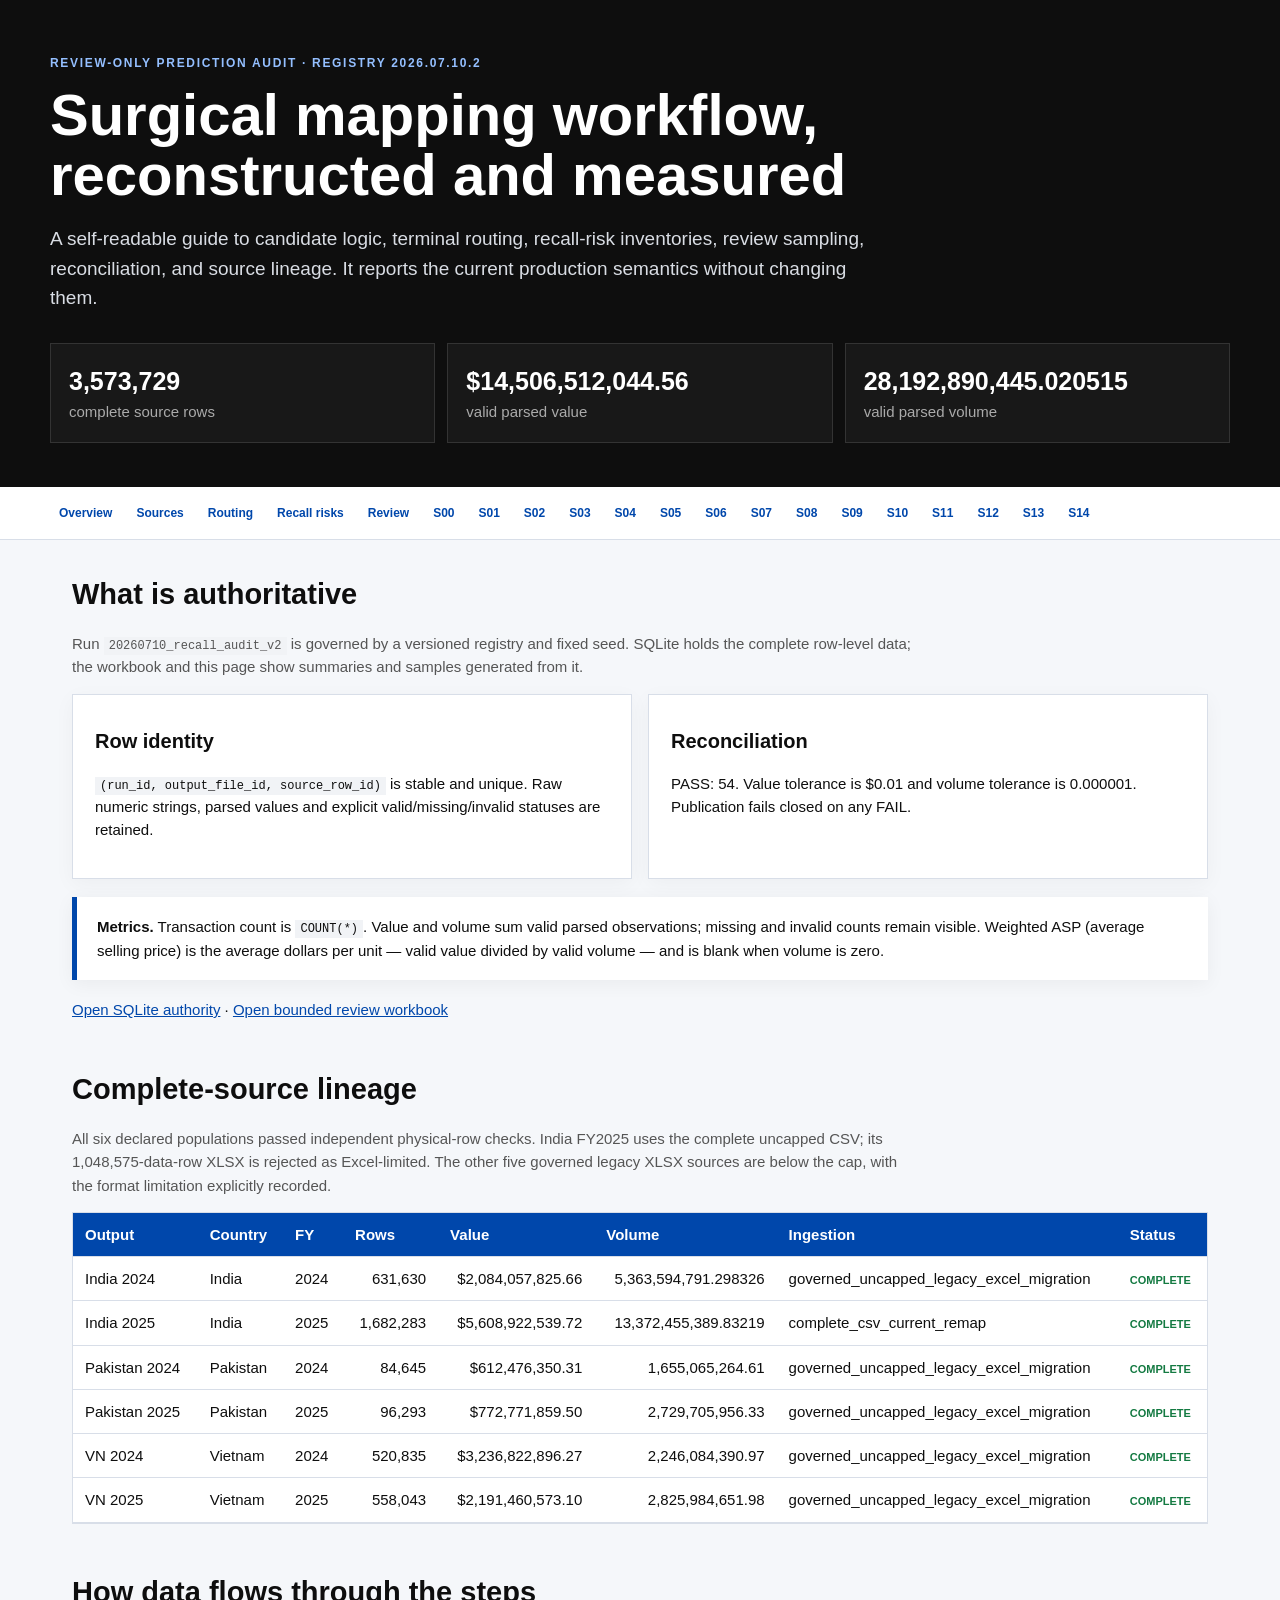
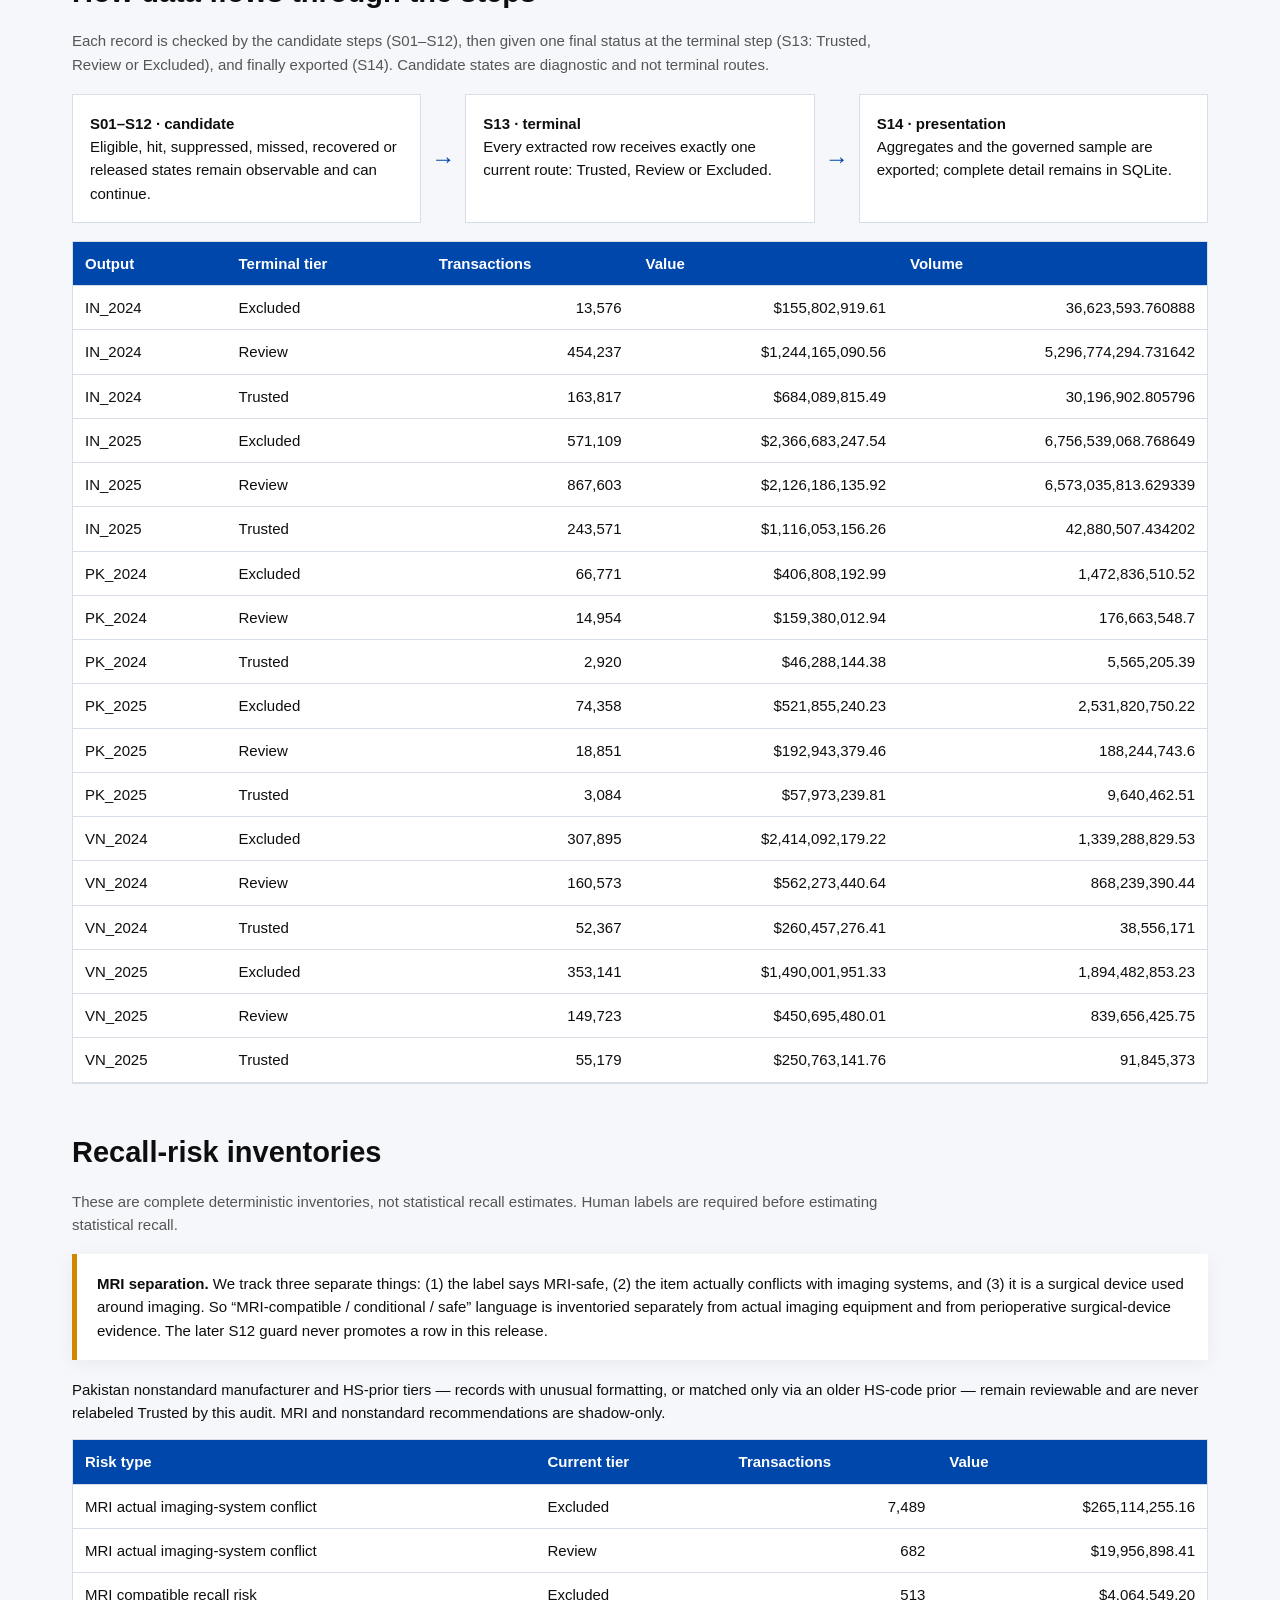
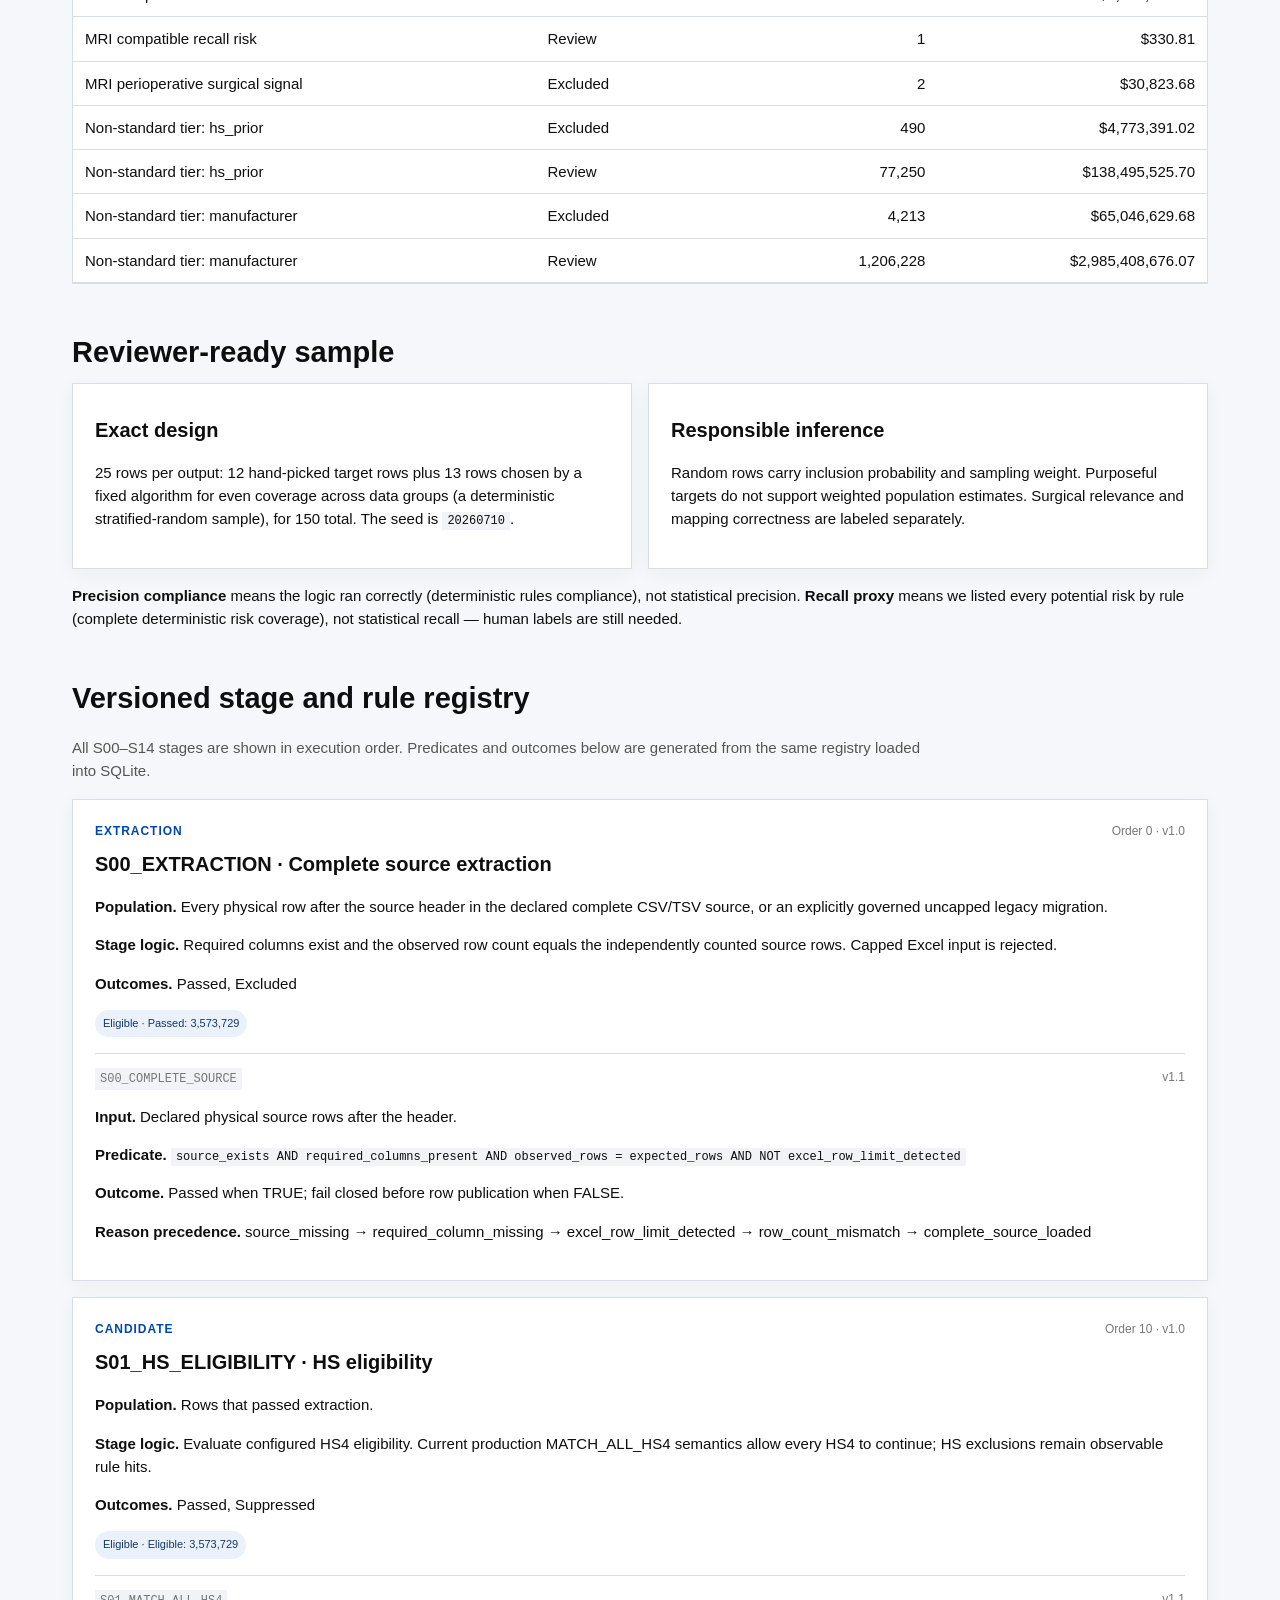
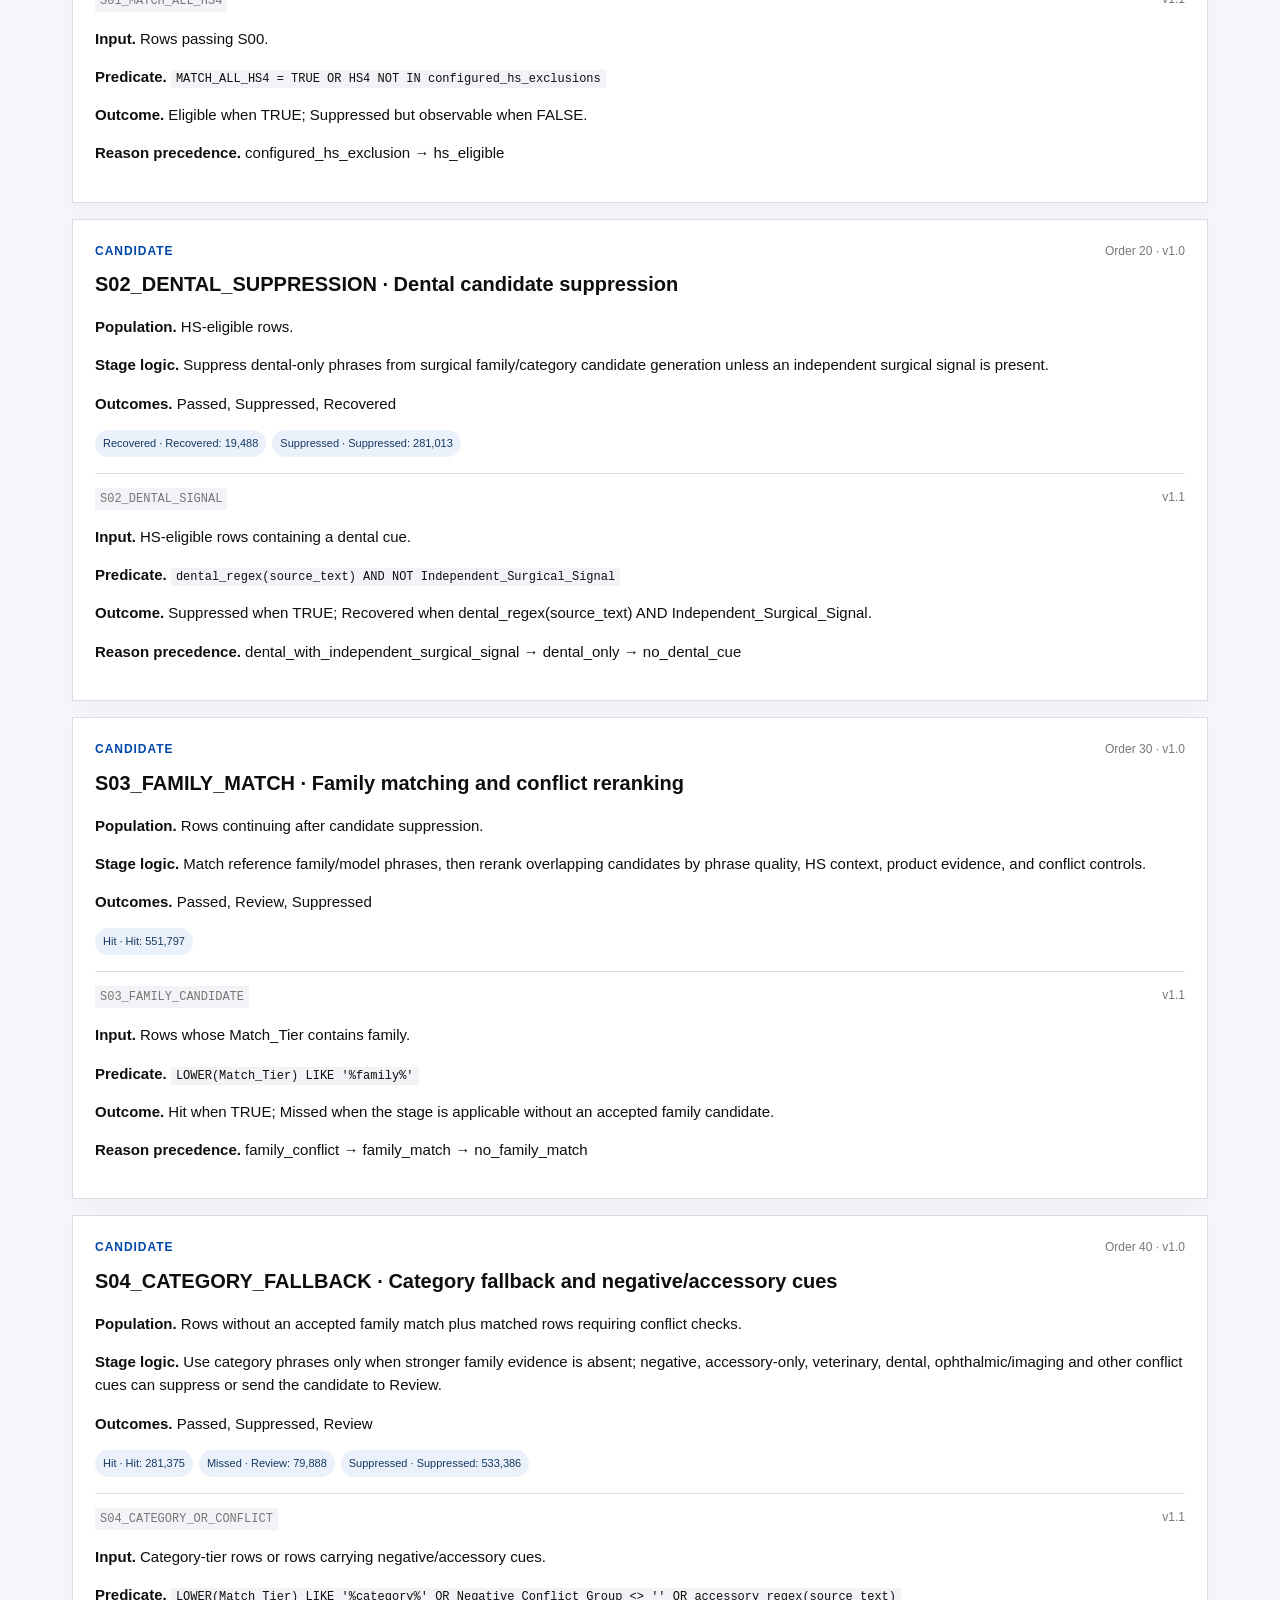
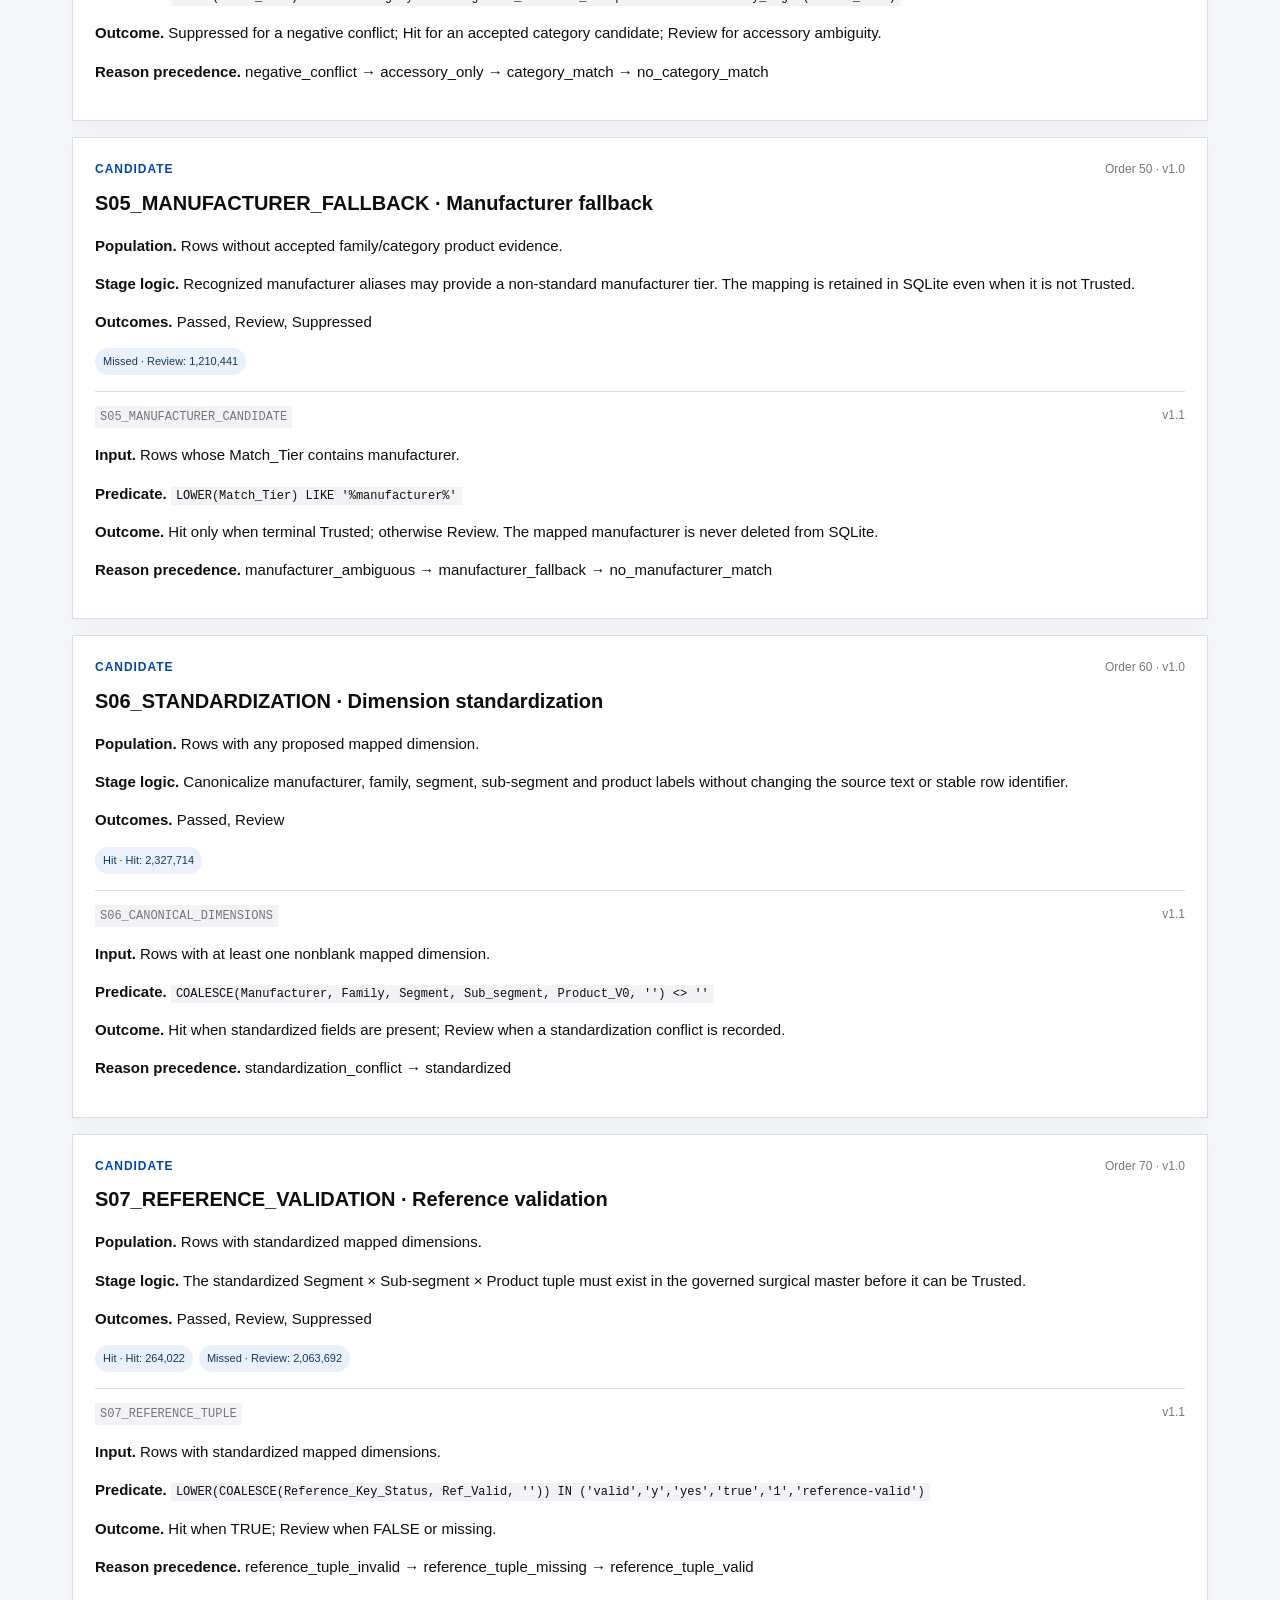
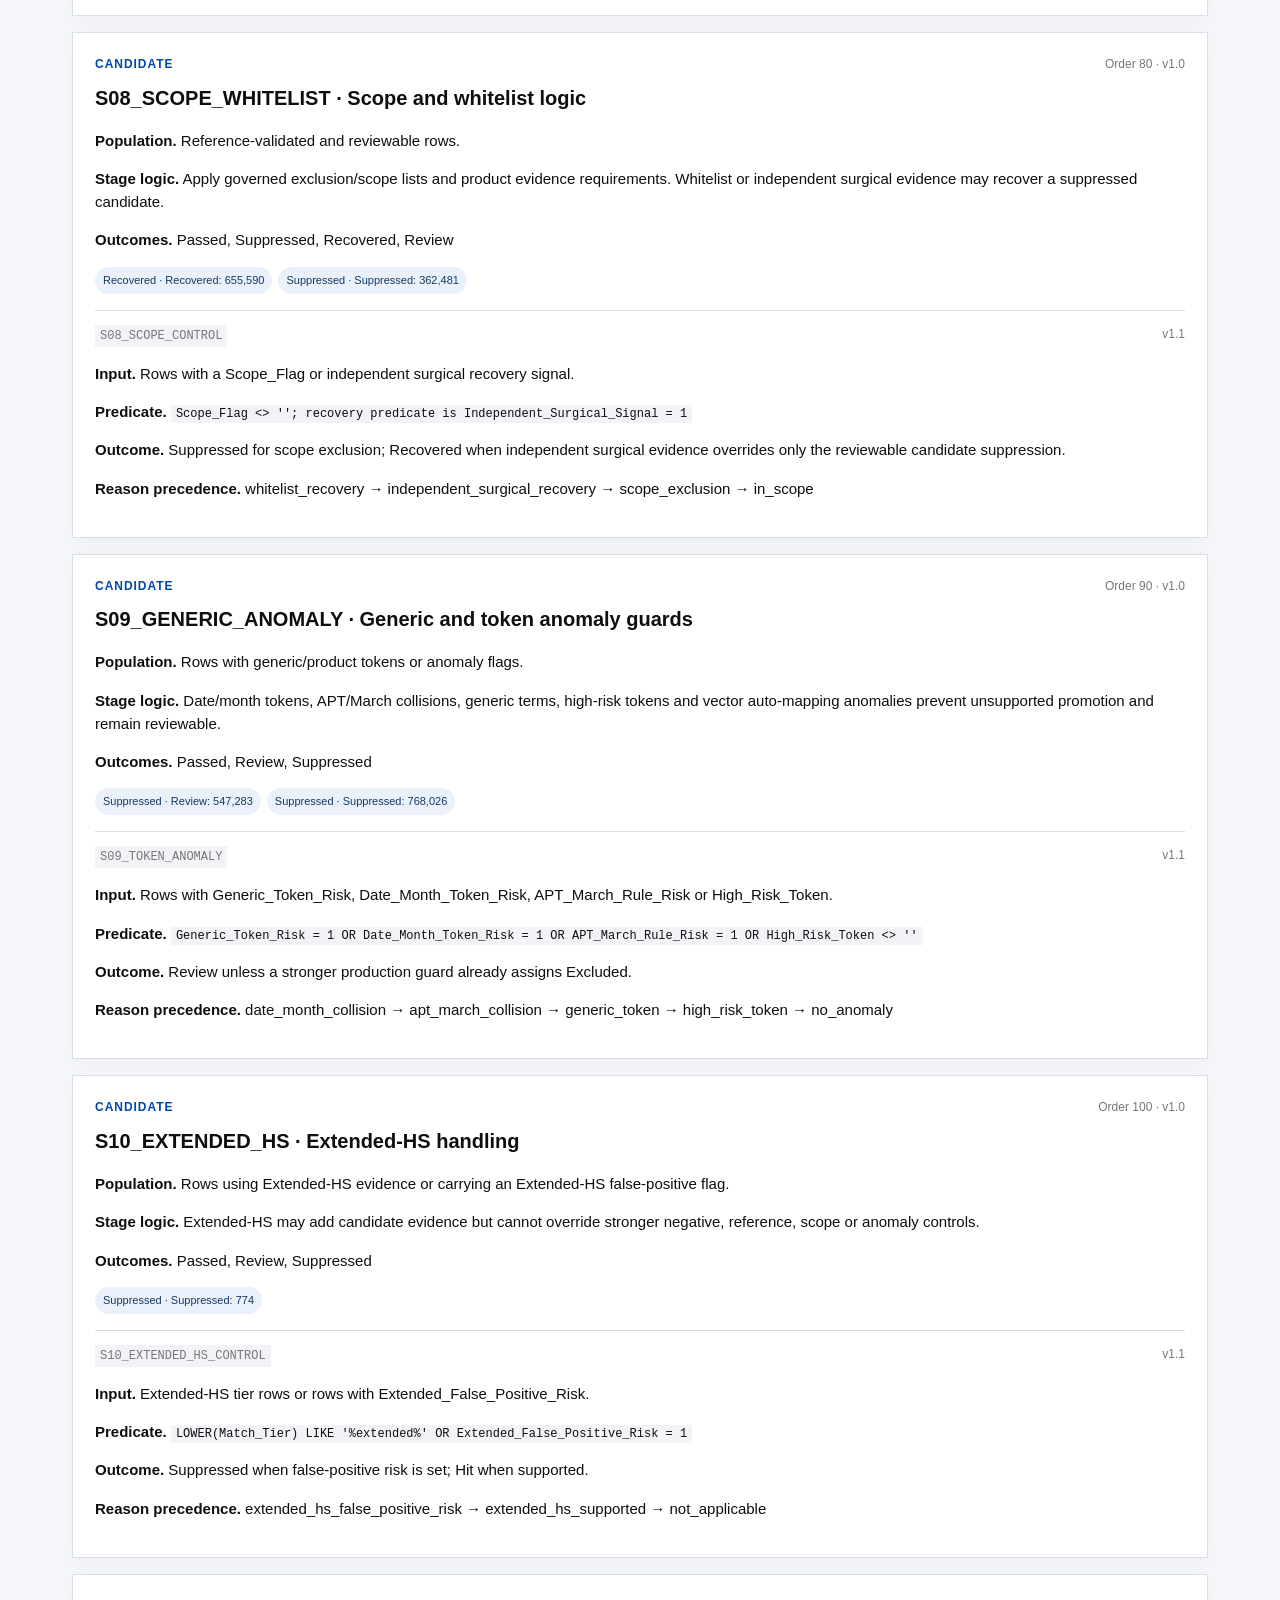
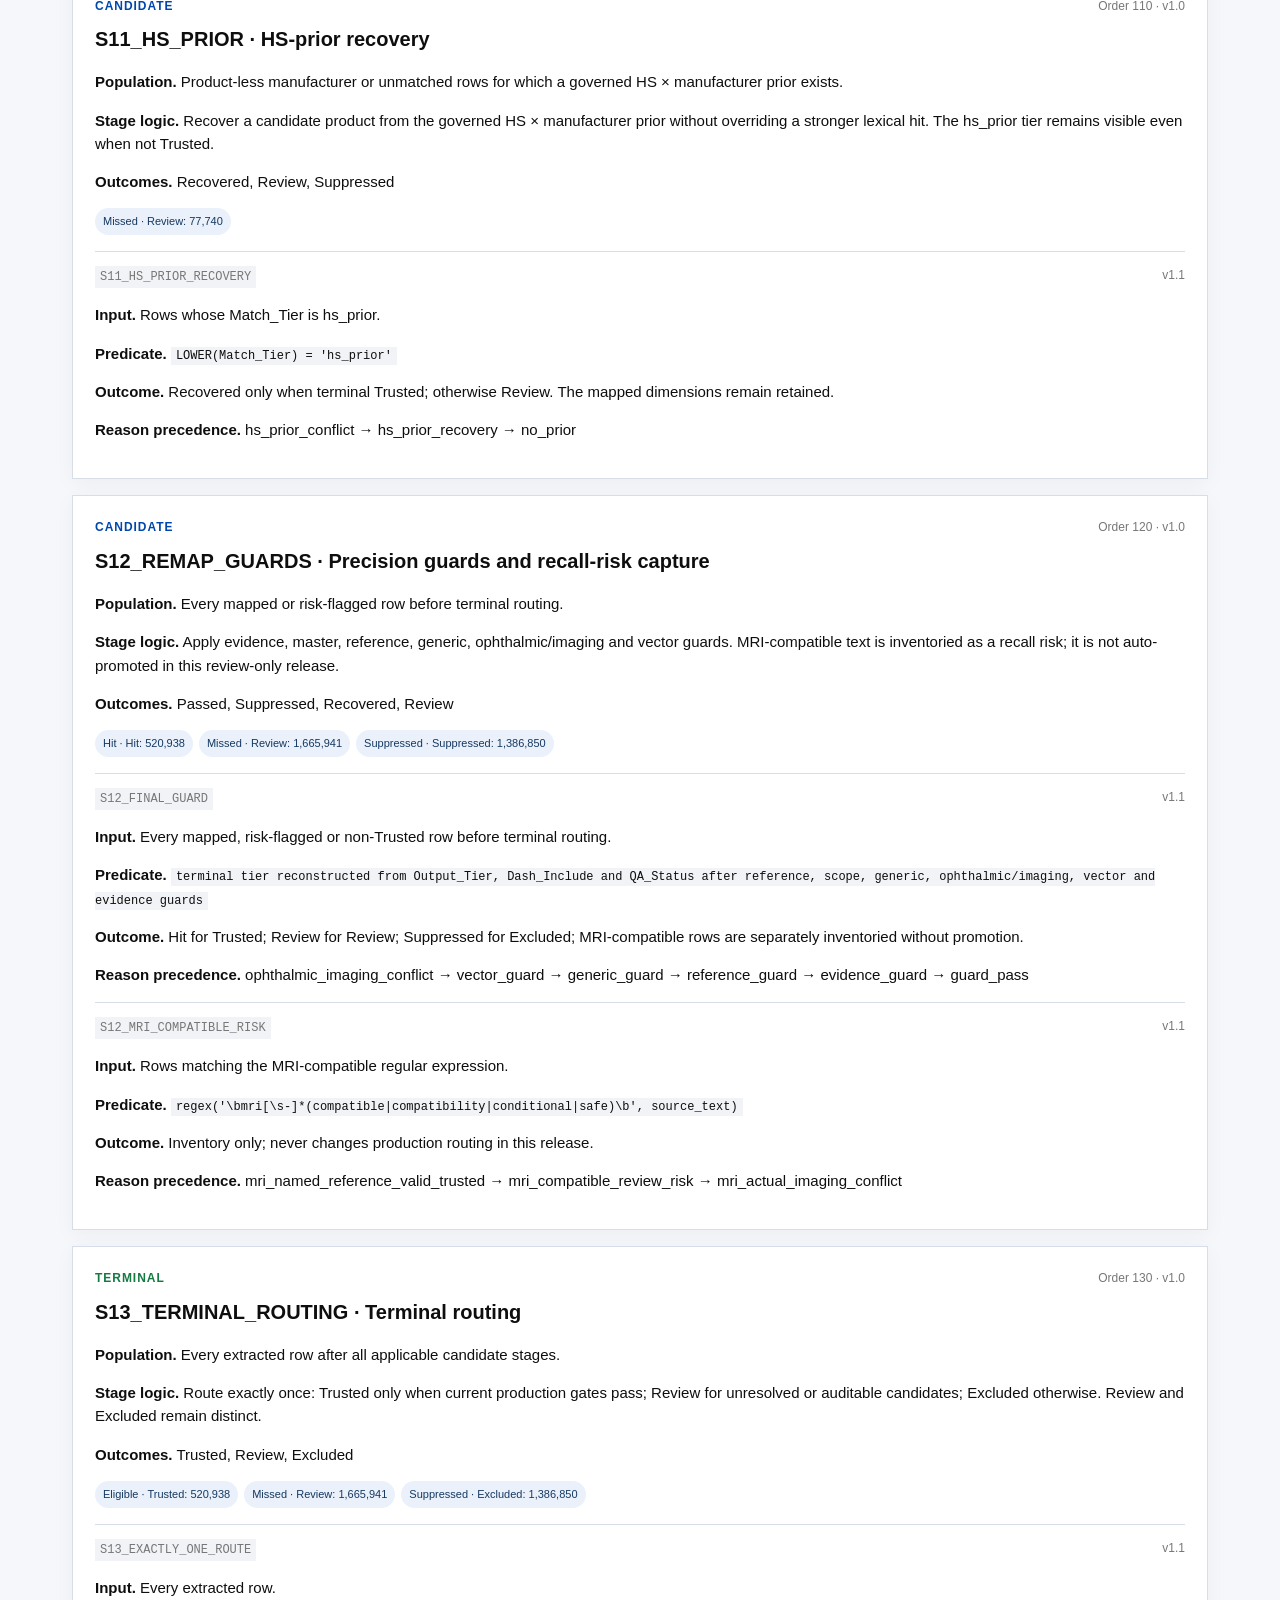
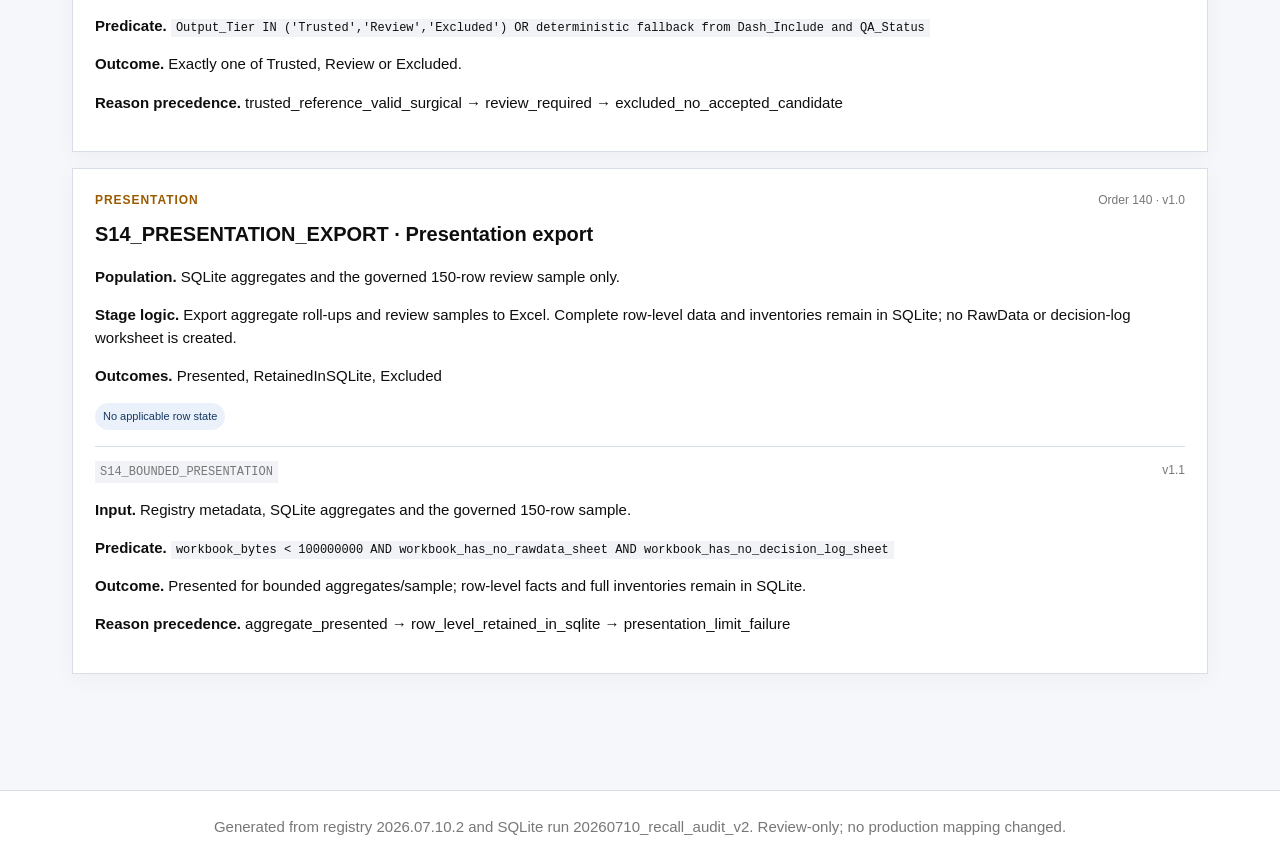
==== commit 5a5573d5: "feat: add explainable recall gate playground" ====
--- a/docs/Surgical_Mapping_Workflow_Guide.html
+++ b/docs/Surgical_Mapping_Workflow_Guide.html
@@ -1,1329 +1,271 @@
 <!doctype html>
-<html lang="en">
-<head>
-  <meta charset="utf-8">
-  <meta name="viewport" content="width=device-width, initial-scale=1">
-  <title>Clearstate Surgical Import Mapping Workflow Guide</title>
-  <style>
-    :root {
-      --navy: #172638;
-      --ink: #243244;
-      --muted: #637083;
-      --line: #d9e1ea;
-      --soft: #f5f7fa;
-      --pale: #eef3f8;
-      --blue: #2e6f95;
-      --teal: #16827a;
-      --green: #2d7d46;
-      --amber: #a86d00;
-      --red: #b3453f;
-      --white: #ffffff;
-      --shadow: 0 12px 34px rgba(23, 38, 56, 0.12);
-      --radius: 8px;
-    }
-
-    * { box-sizing: border-box; }
-
-    body {
-      margin: 0;
-      color: var(--ink);
-      background: #ffffff;
-      font-family: Arial, Helvetica, sans-serif;
-      line-height: 1.5;
-      letter-spacing: 0;
-    }
-
-    a { color: var(--blue); text-decoration: none; }
-    a:hover { text-decoration: underline; }
-
-    .topbar {
-      position: sticky;
-      top: 0;
-      z-index: 20;
-      background: rgba(255,255,255,0.96);
-      border-bottom: 1px solid var(--line);
-      backdrop-filter: blur(8px);
-    }
-
-    .topbar-inner {
-      max-width: 1240px;
-      margin: 0 auto;
-      min-height: 68px;
-      display: flex;
-      align-items: center;
-      justify-content: space-between;
-      gap: 18px;
-      padding: 12px 28px;
-    }
-
-    .brand {
-      display: flex;
-      align-items: center;
-      gap: 14px;
-      min-width: 240px;
-    }
-
-    .brand img {
-      width: 142px;
-      height: auto;
-      display: block;
-    }
-
-    .brand-title {
-      font-size: 13px;
-      color: var(--muted);
-      border-left: 1px solid var(--line);
-      padding-left: 14px;
-      white-space: nowrap;
-    }
-
-    .nav {
-      display: flex;
-      gap: 6px;
-      flex-wrap: wrap;
-      justify-content: flex-end;
-    }
-
-    .nav a {
-      padding: 7px 10px;
-      border-radius: 6px;
-      color: var(--ink);
-      font-size: 13px;
-    }
-
-    .nav a:hover { background: var(--pale); text-decoration: none; }
-
-    .hero {
-      background:
-        linear-gradient(90deg, rgba(23,38,56,0.97), rgba(23,38,56,0.88)),
-        repeating-linear-gradient(135deg, rgba(255,255,255,0.06) 0 1px, transparent 1px 34px);
-      color: var(--white);
-      border-bottom: 1px solid rgba(255,255,255,0.2);
-    }
-
-    .hero-inner {
-      max-width: 1240px;
-      margin: 0 auto;
-      padding: 54px 28px 40px;
-      display: grid;
-      grid-template-columns: minmax(0, 1.35fr) minmax(300px, 0.65fr);
-      gap: 34px;
-      align-items: start;
-    }
-
-    .eyebrow {
-      color: #b7d7e8;
-      font-size: 12px;
-      font-weight: 700;
-      letter-spacing: 0.08em;
-      text-transform: uppercase;
-      margin-bottom: 12px;
-    }
-
-    h1 {
-      margin: 0 0 18px;
-      font-size: clamp(34px, 4.2vw, 58px);
-      line-height: 1.03;
-      letter-spacing: 0;
-      max-width: 920px;
-    }
-
-    .hero p {
-      margin: 0;
-      color: #d8e6ee;
-      font-size: 18px;
-      max-width: 850px;
-    }
-
-    .hero-panel {
-      background: rgba(255,255,255,0.08);
-      border: 1px solid rgba(255,255,255,0.18);
-      border-radius: var(--radius);
-      padding: 18px;
-    }
-
-    .hero-panel h2 {
-      color: #ffffff;
-      margin: 0 0 10px;
-      font-size: 18px;
-    }
-
-    .hero-panel dl {
-      margin: 0;
-      display: grid;
-      grid-template-columns: 122px 1fr;
-      gap: 8px 10px;
-      font-size: 13px;
-    }
-
-    .hero-panel dt { color: #a9c9db; }
-    .hero-panel dd { margin: 0; color: #ffffff; overflow-wrap: anywhere; }
-
-    main {
-      max-width: 1240px;
-      margin: 0 auto;
-      padding: 30px 28px 70px;
-    }
-
-    section {
-      padding: 34px 0;
-      border-bottom: 1px solid var(--line);
-    }
-
-    section:last-child { border-bottom: 0; }
-
-    h2 {
-      margin: 0 0 12px;
-      font-size: 28px;
-      line-height: 1.15;
-      color: var(--navy);
-    }
-
-    h3 {
-      margin: 24px 0 10px;
-      font-size: 18px;
-      color: var(--navy);
-    }
-
-    p { margin: 0 0 14px; }
-
-    .section-lead {
-      color: var(--muted);
-      max-width: 930px;
-      font-size: 16px;
-    }
-
-    .callout {
-      border-left: 4px solid var(--blue);
-      background: var(--pale);
-      padding: 15px 18px;
-      border-radius: 0 var(--radius) var(--radius) 0;
-      margin: 18px 0;
-    }
-
-    .callout strong { color: var(--navy); }
-
-    .grid {
-      display: grid;
-      gap: 16px;
-    }
-
-    .grid.two { grid-template-columns: repeat(2, minmax(0, 1fr)); }
-    .grid.three { grid-template-columns: repeat(3, minmax(0, 1fr)); }
-    .grid.four { grid-template-columns: repeat(4, minmax(0, 1fr)); }
-
-    .card {
-      border: 1px solid var(--line);
-      border-radius: var(--radius);
-      background: #fff;
-      padding: 18px;
-      box-shadow: 0 2px 10px rgba(23,38,56,0.04);
-    }
-
-    .card h3, .card h4 {
-      margin-top: 0;
-      color: var(--navy);
-    }
-
-    .card h4 {
-      font-size: 15px;
-      margin-bottom: 8px;
-    }
-
-    .small { font-size: 13px; color: var(--muted); }
-
-    .pill {
-      display: inline-flex;
-      align-items: center;
-      min-height: 22px;
-      padding: 2px 8px;
-      border-radius: 999px;
-      font-size: 12px;
-      font-weight: 700;
-      background: var(--pale);
-      color: var(--navy);
-      white-space: nowrap;
-    }
-
-    .pill.good { background: #e8f4ec; color: var(--green); }
-    .pill.review { background: #fff3d9; color: var(--amber); }
-    .pill.stop { background: #fae9e7; color: var(--red); }
-
-    .flow-wrap {
-      margin-top: 22px;
-      display: grid;
-      grid-template-columns: minmax(0, 1.05fr) minmax(320px, 0.95fr);
-      gap: 20px;
-      align-items: start;
-    }
-
-    .flow {
-      display: grid;
-      gap: 10px;
-      padding: 16px;
-      background: var(--soft);
-      border: 1px solid var(--line);
-      border-radius: var(--radius);
-    }
-
-    .step {
-      position: relative;
-      display: grid;
-      grid-template-columns: 34px 1fr 18px;
-      gap: 12px;
-      align-items: center;
-      min-height: 62px;
-      padding: 12px;
-      background: #ffffff;
-      border: 1px solid var(--line);
-      border-radius: var(--radius);
-      cursor: pointer;
-      transition: border-color 0.15s ease, transform 0.15s ease, box-shadow 0.15s ease;
-      text-align: left;
-      width: 100%;
-      color: inherit;
-      font: inherit;
-    }
-
-    .step:hover,
-    .step.active {
-      border-color: var(--blue);
-      box-shadow: var(--shadow);
-      transform: translateY(-1px);
-    }
-
-    .num {
-      width: 34px;
-      height: 34px;
-      border-radius: 50%;
-      display: inline-flex;
-      align-items: center;
-      justify-content: center;
-      background: var(--navy);
-      color: #fff;
-      font-size: 13px;
-      font-weight: 700;
-    }
-
-    .step-title {
-      font-weight: 700;
-      color: var(--navy);
-      margin-bottom: 2px;
-    }
-
-    .step-note {
-      font-size: 13px;
-      color: var(--muted);
-    }
-
-    .chev {
-      color: var(--blue);
-      font-weight: 700;
-    }
-
-    .detail-panel {
-      border: 1px solid var(--line);
-      border-radius: var(--radius);
-      padding: 20px;
-      background: #ffffff;
-      box-shadow: var(--shadow);
-      min-height: 420px;
-      position: sticky;
-      top: 88px;
-    }
-
-    .detail-panel h3 {
-      margin-top: 0;
-      font-size: 21px;
-    }
-
-    .detail-panel ul, .detail-panel ol { padding-left: 20px; }
-    .detail-panel li { margin-bottom: 7px; }
-
-    .mini-flow {
-      display: grid;
-      grid-template-columns: repeat(5, minmax(120px, 1fr));
-      gap: 10px;
-      margin: 20px 0;
-      align-items: stretch;
-    }
-
-    .mini-node {
-      border: 1px solid var(--line);
-      background: #fff;
-      border-radius: var(--radius);
-      padding: 14px;
-      min-height: 100px;
-    }
-
-    .mini-node strong {
-      display: block;
-      color: var(--navy);
-      margin-bottom: 6px;
-    }
-
-    .mini-node span {
-      color: var(--muted);
-      font-size: 13px;
-    }
-
-    .table-scroll {
-      overflow-x: auto;
-      border: 1px solid var(--line);
-      border-radius: var(--radius);
-      background: #fff;
-      margin: 14px 0 4px;
-    }
-
-    table {
-      width: 100%;
-      border-collapse: collapse;
-      min-width: 760px;
-      font-size: 13px;
-    }
-
-    th {
-      text-align: left;
-      background: var(--pale);
-      color: var(--navy);
-      border-bottom: 1px solid var(--line);
-      padding: 10px 12px;
-      vertical-align: top;
-    }
-
-    td {
-      padding: 10px 12px;
-      border-bottom: 1px solid var(--line);
-      vertical-align: top;
-    }
-
-    tr:last-child td { border-bottom: 0; }
-    code {
-      background: #eef3f8;
-      padding: 1px 5px;
-      border-radius: 4px;
-      font-size: 12px;
-      color: #14324a;
-    }
-
-    .metric {
-      border-top: 4px solid var(--blue);
-    }
-
-    .metric strong {
-      display: block;
-      color: var(--navy);
-      font-size: 22px;
-      margin-bottom: 4px;
-    }
-
-    .decision {
-      display: grid;
-      grid-template-columns: repeat(3, minmax(0, 1fr));
-      gap: 14px;
-      margin-top: 16px;
-    }
-
-    .decision .card { min-height: 240px; }
-
-    .footer {
-      background: var(--navy);
-      color: #d8e6ee;
-      padding: 22px 28px;
-      font-size: 13px;
-    }
-
-    .footer-inner {
-      max-width: 1240px;
-      margin: 0 auto;
-      display: flex;
-      gap: 16px;
-      align-items: center;
-      justify-content: space-between;
-      flex-wrap: wrap;
-    }
-
-    @media (max-width: 980px) {
-      .hero-inner, .flow-wrap, .grid.two, .grid.three, .grid.four, .decision {
-        grid-template-columns: 1fr;
-      }
-      .detail-panel { position: static; }
-      .mini-flow { grid-template-columns: 1fr; }
-      .nav { justify-content: flex-start; }
-      .topbar-inner { align-items: flex-start; flex-direction: column; }
-      .brand-title { white-space: normal; }
-    }
-
-    @media (max-width: 640px) {
-      .topbar-inner, .hero-inner, main { padding-left: 18px; padding-right: 18px; }
-      h1 { font-size: 34px; }
-      h2 { font-size: 24px; }
-      .hero-panel dl { grid-template-columns: 1fr; }
-      .brand { min-width: 0; flex-wrap: wrap; }
-      .brand img { width: 128px; }
-    }
-  </style>
-</head>
-<body>
-  <header class="topbar">
-    <div class="topbar-inner">
-      <div class="brand">
-        <img src="[data-uri]" alt="Clearstate">
-        <div class="brand-title">Surgical import mapping wiki</div>
-      </div>
-      <nav class="nav" aria-label="Guide navigation">
-        <a href="#overview">Overview</a>
-        <a href="#flow">Flow</a>
-        <a href="#references">References</a>
-        <a href="#examples">Examples</a>
-        <a href="#outputs">Outputs</a>
-        <a href="#metrics">Metrics</a>
-        <a href="#governance">Governance</a>
-      </nav>
-    </div>
-  </header>
-
-  <section class="hero">
-    <div class="hero-inner">
-      <div>
-        <div class="eyebrow">Current-release documentation</div>
-        <h1>Surgical Import Mapping Workflow Guide</h1>
-        <p>This wiki explains how the mapping system reads messy customs shipment text, proposes surgical brand and product mappings, validates them against the master surgical reference, and separates dashboard-ready rows from review-only and excluded rows.</p>
-      </div>
-      <aside class="hero-panel" aria-label="Document metadata">
-        <h2>Document Control</h2>
-        <dl>
-          <dt>Folder</dt>
-          <dd>1. Mapped Results</dd>
-          <dt>Countries</dt>
-          <dd>India, Pakistan, Vietnam</dd>
-          <dt>Years</dt>
-          <dd>FY2024, FY2025</dd>
-          <dt>Generated</dt>
-          <dd>2026-07-05 15:52:32</dd>
-          <dt>Status</dt>
-          <dd>Explains current mapping workflow and QA controls</dd>
-        </dl>
-      </aside>
-    </div>
-  </section>
-
-  <main>
-    <section id="overview">
-      <h2>Workflow Overview</h2>
-      <p class="section-lead">The system is designed to mimic how a trained analyst would map import rows: preserve the raw shipment text, search for known manufacturers and product clues, compare possible candidates against the master product list, reject obvious non-surgical rows, and send uncertain surgical-looking rows to review instead of silently excluding them.</p>
-
-      <div class="callout">
-        <strong>Human-like operating principle:</strong> the workflow does not trust one clue by itself. A family/model name, product phrase, manufacturer, HS code, and exclusion screen are considered together. The final dashboard row must be auditable back to evidence in the shipment text and a valid master-reference key.
-      </div>
-
-      <div class="grid four">
-        <div class="card metric">
-          <strong>1</strong>
-          <span>Preserve original text, then normalize for matching.</span>
-        </div>
-        <div class="card metric">
-          <strong>2</strong>
-          <span>Generate multiple candidates using aliases, fuzzy match, TF-IDF, and rules.</span>
-        </div>
-        <div class="card metric">
-          <strong>3</strong>
-          <span>Validate candidates against the latest surgical master list.</span>
-        </div>
-        <div class="card metric">
-          <strong>4</strong>
-          <span>Route rows to Trusted Dashboard, Review Queue, or Excluded/Unmapped.</span>
-        </div>
-      </div>
-
-      <h3>How the workflow behaves like a human analyst</h3>
-      <div class="table-scroll">
-        <table>
-          <thead>
-            <tr>
-              <th>Human analyst action</th>
-              <th>Workflow equivalent</th>
-              <th>Why it matters</th>
-            </tr>
-          </thead>
-          <tbody>
-            <tr>
-              <td>Read the shipment description in full.</td>
-              <td>Build normalized text from <code>Detailed_Product</code>, importer, exporter, HS code, and existing mapped fields while preserving the original raw fields.</td>
-              <td>Messy customs text often contains the only product clue, but the original wording must remain visible for audit.</td>
-            </tr>
-            <tr>
-              <td>Look for brand, family, and product names.</td>
-              <td>Apply manufacturer aliases, family aliases, product synonyms, abbreviation rules, misspelling variants, and customs phrase rules.</td>
-              <td>Examples include <code>DES</code> as drug-eluting stent, <code>PTCA</code> as angioplasty balloon/catheter context, and <code>cannulae</code>/<code>canula</code> as cannula variants.</td>
-            </tr>
-            <tr>
-              <td>Check whether a product belongs in surgical scope.</td>
-              <td>Use surgical product evidence and exclusion screens for dental, veterinary, cosmetic, lab/IVD, imaging-only, ophthalmic/intraocular, radiotherapy, donation, and non-surgical capital equipment.</td>
-              <td>Rows such as vaccines, refrigerators, ECG machines, CT scanners, and dental-only items must not become surgical dashboard rows.</td>
-            </tr>
-            <tr>
-              <td>Confirm the chosen mapping exists in the master list.</td>
-              <td>Family-tier dashboard rows must match <code>Segment | Sub-segment | Product | Player | Model/ Family Name</code>. Category-tier rows must match <code>Segment | Sub-segment | Product</code>.</td>
-              <td>This prevents fuzzy or semantic matches from inventing unsupported dashboard mappings.</td>
-            </tr>
-            <tr>
-              <td>Flag uncertainty for review.</td>
-              <td>Route generic-token, fuzzy-only, semantic-only, manufacturer-only, extended-HS, and reference-gap rows to <code>Review_Queue</code>.</td>
-              <td>Recall improves because possible surgical rows are captured for review instead of being silently dropped.</td>
-            </tr>
-          </tbody>
-        </table>
-      </div>
-    </section>
-
-    <section id="flow">
-      <h2>Visual Workflow</h2>
-      <p class="section-lead">Double-click any step below to view what the workflow does, what evidence is generated, and which output sheets capture the result. The same detail panel also opens with a single click for easier navigation.</p>
-
-      <div class="flow-wrap">
-        <div class="flow" role="list" aria-label="Surgical mapping workflow steps">
-          <button class="step active" data-step="1" role="listitem" type="button">
-            <span class="num">1</span>
-            <span><span class="step-title">Load raw import workbook</span><span class="step-note">Read RawData and preserve original shipment text.</span></span>
-            <span class="chev">›</span>
-          </button>
-          <button class="step" data-step="2" role="listitem" type="button">
-            <span class="num">2</span>
-            <span><span class="step-title">Load surgical reference</span><span class="step-note">Use latest master and strict no-generic reference sheets.</span></span>
-            <span class="chev">›</span>
-          </button>
-          <button class="step" data-step="3" role="listitem" type="button">
-            <span class="num">3</span>
-            <span><span class="step-title">Normalize text</span><span class="step-note">Standardize punctuation, case, spacing, and variants.</span></span>
-            <span class="chev">›</span>
-          </button>
-          <button class="step" data-step="4" role="listitem" type="button">
-            <span class="num">4</span>
-            <span><span class="step-title">Generate candidates</span><span class="step-note">Combine exact, alias, fuzzy, TF-IDF, HS-rule, and semantic retrieval.</span></span>
-            <span class="chev">›</span>
-          </button>
-          <button class="step" data-step="5" role="listitem" type="button">
-            <span class="num">5</span>
-            <span><span class="step-title">Score evidence</span><span class="step-note">Separate product, family, manufacturer, HS, generic, and exclusion evidence.</span></span>
-            <span class="chev">›</span>
-          </button>
-          <button class="step" data-step="6" role="listitem" type="button">
-            <span class="num">6</span>
-            <span><span class="step-title">Validate against master list</span><span class="step-note">Require latest reference keys before dashboard inclusion.</span></span>
-            <span class="chev">›</span>
-          </button>
-          <button class="step" data-step="7" role="listitem" type="button">
-            <span class="num">7</span>
-            <span><span class="step-title">Apply exclusions and conflicts</span><span class="step-note">Screen imaging, lab, dental, veterinary, cosmetic, ophthalmic, and capital equipment.</span></span>
-            <span class="chev">›</span>
-          </button>
-          <button class="step" data-step="8" role="listitem" type="button">
-            <span class="num">8</span>
-            <span><span class="step-title">Route each row</span><span class="step-note">Trusted Dashboard, Review Queue, or Excluded/Unmapped.</span></span>
-            <span class="chev">›</span>
-          </button>
-          <button class="step" data-step="9" role="listitem" type="button">
-            <span class="num">9</span>
-            <span><span class="step-title">Rebuild dashboard</span><span class="step-note">Aggregate trusted rows with numeric quantity and value checks.</span></span>
-            <span class="chev">›</span>
-          </button>
-          <button class="step" data-step="10" role="listitem" type="button">
-            <span class="num">10</span>
-            <span><span class="step-title">QA, log, and learn</span><span class="step-note">Create QA tables, update aliases/rules, and track precision and recall.</span></span>
-            <span class="chev">›</span>
-          </button>
-        </div>
-
-        <aside class="detail-panel" aria-live="polite">
-          <h3 id="detail-title">1. Load raw import workbook</h3>
-          <div id="detail-body"></div>
-        </aside>
-      </div>
-
-      <h3>Candidate-to-routing logic</h3>
-      <div class="mini-flow" aria-label="Candidate routing flowchart">
-        <div class="mini-node"><strong>Raw text</strong><span>Detailed product, importer, exporter, HS code, quantity, value.</span></div>
-        <div class="mini-node"><strong>Candidate set</strong><span>Exact, alias, fuzzy, word/char TF-IDF, semantic, and HS-rule candidates.</span></div>
-        <div class="mini-node"><strong>Evidence scores</strong><span>Product, family, manufacturer, HS, generic-token risk, exclusion conflicts.</span></div>
-        <div class="mini-node"><strong>Master validation</strong><span>Latest family key or category key must pass before trusted inclusion.</span></div>
-        <div class="mini-node"><strong>Routing</strong><span>Trusted, review, or excluded with an auditable reason code.</span></div>
-      </div>
-    </section>
-
-    <section id="references">
-      <h2>Reference Information</h2>
-      <p class="section-lead">The reference list is the authority. Matching tools can suggest candidates, but the final dashboard mapping must validate against the master product list.</p>
-
-      <div class="table-scroll">
-        <table>
-          <thead>
-            <tr>
-              <th>Reference source</th>
-              <th>Location</th>
-              <th>How the workflow uses it</th>
-            </tr>
-          </thead>
-          <tbody>
-            <tr>
-              <td>Master surgical brand/model list</td>
-              <td><code>C:\Users\Administrator\Documents\Working Folder\vn2024_pipeline\reference\brand_model\Surg_Brand_model_list_Master_03July26.xlsx</code></td>
-              <td><code>Updated</code> is the full latest surgical reference. It defines valid family-tier and category-tier keys.</td>
-            </tr>
-            <tr>
-              <td>Strict no-generic reference</td>
-              <td>Same workbook, sheet <code>Updated (excl. generic)</code></td>
-              <td>Used to prevent trusted mappings from relying only on generic/common family names such as <code>March</code>, <code>Express</code>, <code>Elite</code>, <code>Target</code>, or <code>Light Source</code>.</td>
-            </tr>
-            <tr>
-              <td>Compiled reference database</td>
-              <td><code>C:\Users\Administrator\Documents\Working Folder\vn2024_pipeline\reference\reference.sqlite</code></td>
-              <td>Reusable local reference store for deterministic matching and audit queries.</td>
-            </tr>
-            <tr>
-              <td>Term lists and mappings</td>
-              <td><code>reference\term_lists.csv</code>, <code>reference\term_mappings.csv</code>, <code>reference\list_catalog.csv</code></td>
-              <td>Source for surgical keywords, exclusion terms, mapping terms, and list catalog metadata.</td>
-            </tr>
-            <tr>
-              <td>Company reference</td>
-              <td><code>reference\companies\List_of_companies_v1.0_Master.xlsx</code></td>
-              <td>Supports manufacturer/player detection and alias learning.</td>
-            </tr>
-            <tr>
-              <td>Run and iteration log</td>
-              <td><code>G:\共享云端硬盘\...\1. Mapped Results\MAPPING_IMPROVEMENT_LOG.xlsx</code></td>
-              <td>Excel log of iterations, timestamps, row/value movement, QA findings, and improvement notes.</td>
-            </tr>
-          </tbody>
-        </table>
-      </div>
-
-      <div class="callout">
-        <strong>Reference-compliance rule:</strong> a fuzzy, semantic, or LLM-generated suggestion can help find a candidate, but it cannot become a <code>Trusted_Dashboard</code> row unless the final tuple exists in the latest master reference.
-      </div>
-    </section>
-
-    <section id="examples">
-      <h2>Concrete Mapping Examples</h2>
-      <p class="section-lead">These examples show how the workflow separates strong surgical mappings from review-only and excluded rows.</p>
-
-      <div class="table-scroll">
-        <table>
-          <thead>
-            <tr>
-              <th>Example</th>
-              <th>Shipment clues</th>
-              <th>Workflow decision</th>
-              <th>Reason</th>
-            </tr>
-          </thead>
-          <tbody>
-            <tr>
-              <td>Terumo guidewire</td>
-              <td><code>Ni-Ti alloy guide wire</code>, <code>Catheter guide wire set</code>, importer/exporter include Terumo.</td>
-              <td><span class="pill good">Trusted candidate</span></td>
-              <td>Strong product phrase, manufacturer evidence, and a valid master reference tuple such as <code>PVH | Peripheral Vascular | Guidewires | Terumo | Runthrough</code>. If no exclusion conflict appears, this is dashboard-defensible.</td>
-            </tr>
-            <tr>
-              <td>Vicryl surgical sutures</td>
-              <td><code>VICRYL</code>, <code>sterile surgical sutures</code>, Ethicon/J&amp;J terms, HS 3006.</td>
-              <td><span class="pill review">Extended HS review</span></td>
-              <td>The product is surgical-looking, but extended-HS business scope must be decided. The row is isolated in <code>Extended_Surgical_Decision</code> instead of silently excluded.</td>
-            </tr>
-            <tr>
-              <td>Abbott Xience DES</td>
-              <td><code>coronary artery stent</code>, <code>Xience</code>, Abbott terms.</td>
-              <td><span class="pill review">Reference or alias review</span></td>
-              <td>Strong surgical evidence. If the latest master tuple is missing or naming differs, create <code>Reference_Update_Request</code> or <code>Alias_Update_Request</code> rather than forcing an unsupported trusted mapping.</td>
-            </tr>
-            <tr>
-              <td>March token in vaccine text</td>
-              <td><code>Production date: March 2023</code>, vaccine/pharmaceutical language.</td>
-              <td><span class="pill stop">Excluded</span></td>
-              <td><code>March</code> is a generic token. Vaccine/pharma terms are strong negative evidence. The row must not map to APT Medical / March guiding catheters.</td>
-            </tr>
-            <tr>
-              <td>Express in food or non-device text</td>
-              <td><code>YOFLEX EXPRESS</code> or other non-device wording.</td>
-              <td><span class="pill stop">Excluded</span></td>
-              <td><code>Express</code> is a generic token and cannot create a Boston Scientific stent mapping without product and manufacturer support.</td>
-            </tr>
-            <tr>
-              <td>Excimer laser for refractive errors</td>
-              <td>Ophthalmic/refractive laser terms and eye-care company context.</td>
-              <td><span class="pill review">Precision-risk review</span></td>
-              <td>Even if a surgical-looking mapping is possible, ophthalmic or capital-equipment conflicts require review unless the business explicitly approves scope.</td>
-            </tr>
-          </tbody>
-        </table>
-      </div>
-
-      <h3>What gets excluded before dashboard inclusion</h3>
-      <div class="grid three">
-        <div class="card">
-          <h4>Non-surgical healthcare scope</h4>
-          <p class="small">Dental-only, veterinary-only, cosmetic/aesthetic-only, lab/IVD-only, ophthalmic/intraocular-only, cochlear/hearing, donation/humanitarian, vaccine/pharmaceutical, and general medical supplies.</p>
-        </div>
-        <div class="card">
-          <h4>Equipment conflicts</h4>
-          <p class="small">CT/MRI, ultrasound machine, angiography machine, ECG machine, defibrillator, refrigerator, body warmer, intraoral scanner, laser/dry imager, linear accelerator, cyclotron, and radiotherapy equipment.</p>
-        </div>
-        <div class="card">
-          <h4>Generic-token traps</h4>
-          <p class="small"><code>March</code>, <code>Express</code>, <code>Target</code>, <code>Elite</code>, <code>Essential</code>, <code>Light Source</code>, <code>Hydra</code>, <code>Zero</code>, <code>Therapy</code>, and similar terms require supporting product and manufacturer evidence.</p>
-        </div>
-      </div>
-    </section>
-
-    <section id="outputs">
-      <h2>Output Workbook Structure</h2>
-      <p class="section-lead">Each country-year workbook is organized so dashboard rows, review rows, and excluded rows reconcile back to <code>RawData</code>. The workbook tabs are not interchangeable: some are dashboard outputs, some are review work queues, and some are audit or learning tables that explain why the workflow made each decision.</p>
-
-      <div class="decision">
-        <div class="card">
-          <span class="pill good">Trusted Dashboard</span>
-          <h3>Dashboard-ready rows</h3>
-          <p>Rows with surgical scope, latest reference validation, sufficient product evidence, no strong exclusion conflict, and no generic-token-only trigger.</p>
-          <p class="small">Typical output sheets: <code>Trusted_Dashboard</code>, <code>Dashboard_Rebuild</code>, or country-specific dashboard sheets.</p>
-        </div>
-        <div class="card">
-          <span class="pill review">Review Queue</span>
-          <h3>Captured but unresolved</h3>
-          <p>Surgical-looking rows with weak evidence, extended-HS products, reference gaps, semantic-only matches, fuzzy-only matches, manufacturer-only clues, or conflict terms.</p>
-          <p class="small">Supporting outputs include <code>Candidate_Table</code>, <code>Extended_Surgical_Decision</code>, <code>Reference_Update_Request</code>, and <code>Alias_Update_Request</code>.</p>
-        </div>
-        <div class="card">
-          <span class="pill stop">Excluded / Unmapped</span>
-          <h3>Outside current scope</h3>
-          <p>Rows with no surgical evidence or clear non-surgical evidence and no countervailing surgical signal.</p>
-          <p class="small">The recall-hunting screen checks excluded rows for surgical keywords so high-value surgical rows are not silently missed.</p>
-        </div>
-      </div>
-
-      <h3>How humans should use the output tabs</h3>
-      <p class="section-lead">Start with the validation and metrics tabs, then work from the highest-risk or highest-value review tabs into reusable alias, rule, or reference updates. Do not manually add rows to <code>Trusted_Dashboard</code>; record the correction and rerun the workflow so the evidence and reconciliation remain auditable.</p>
-
-      <div class="table-scroll">
-        <table>
-          <thead>
-            <tr>
-              <th>Tab or sheet</th>
-              <th>What it means</th>
-              <th>Primary use case</th>
-              <th>How humans should interact with it</th>
-            </tr>
-          </thead>
-          <tbody>
-            <tr>
-              <td><code>RawData</code></td>
-              <td>Original shipment-level source rows with stable <code>UniqueID</code>, product text, importer, exporter, HS code, quantity, and value.</td>
-              <td>Source of truth for reconciliation and audit.</td>
-              <td>Do not edit. Use it to verify the exact customs wording behind any mapping or review decision.</td>
-            </tr>
-            <tr>
-              <td><code>Trusted_Dashboard</code></td>
-              <td>Rows considered dashboard-ready: surgical scope, latest-reference valid, sufficient product evidence, and no unresolved exclusion or generic-token conflict.</td>
-              <td>Trusted row-level surgical mapping for business reporting.</td>
-              <td>Use for reporting. If a row is wrong, log the correction through the review, alias, rule, or reference-update process and rerun; do not hand-edit the trusted output.</td>
-            </tr>
-            <tr>
-              <td><code>Review_Queue</code></td>
-              <td>Surgical-looking or high-value uncertain rows that need human or business review before dashboard inclusion.</td>
-              <td>Manual review workbench for recall improvement.</td>
-              <td>Prioritize high-value rows, repeated clusters, reference gaps, extended-HS products, and generic-token risks. Record the decision and convert repeat patterns into reusable rules.</td>
-            </tr>
-            <tr>
-              <td><code>Excluded_Unmapped</code></td>
-              <td>Rows outside current surgical scope or rows with no enough surgical evidence after screening.</td>
-              <td>Audit of non-dashboard rows and false-negative checks.</td>
-              <td>Usually leave unchanged. Spot-check high-value rows and rows surfaced in surgical-keyword screens before confirming they are truly out of scope.</td>
-            </tr>
-            <tr>
-              <td><code>Dashboard_Rebuild</code></td>
-              <td>Aggregated dashboard view rebuilt from trusted rows after converting quantity and value fields to numeric measures.</td>
-              <td>Dashboard upload, rollup comparison, and final reporting.</td>
-              <td>Use as the reporting aggregate. Do not manually type fixes here; fix the underlying row routing or reference rule and rerun.</td>
-            </tr>
-            <tr>
-              <td><code>Candidate_Table</code></td>
-              <td>All candidate mappings considered for each row, with source method, rank, evidence scores, master-validation status, and routing decision.</td>
-              <td>Explain why the workflow chose, reviewed, or rejected a mapping.</td>
-              <td>Use when a reviewer asks, "Why did this map here?" Compare candidates and evidence before approving an alias or reference change.</td>
-            </tr>
-            <tr>
-              <td><code>Mapping_Decision_Log</code></td>
-              <td>Row-level final decision log with route, reason code, evidence terms, risk flags, and reference status.</td>
-              <td>Audit trail for final routing.</td>
-              <td>Use to trace a row from raw text to final tier. Reviewer corrections should update the decision log or correction tracker, then flow into rules on the next run.</td>
-            </tr>
-            <tr>
-              <td><code>Extended_Surgical_Decision</code></td>
-              <td>Rows that look surgical but sit in extended HS scope, such as sutures, mesh, hemostats, wound-management items, or other products pending scope approval.</td>
-              <td>Business-scope decision table.</td>
-              <td>Decide whether each product family belongs in the dashboard scope. Until approved, keep these rows in review rather than silently excluding them.</td>
-            </tr>
-            <tr>
-              <td><code>Alias_Update_Request</code></td>
-              <td>Suggested manufacturer, family, product, abbreviation, misspelling, and customs-phrase aliases discovered during review.</td>
-              <td>Turn repeated manual corrections into reusable matching knowledge.</td>
-              <td>Approve only aliases with clear evidence. After approval, add them to the maintained alias/rule tables and rerun the workflow.</td>
-            </tr>
-            <tr>
-              <td><code>Reference_Update_Request</code></td>
-              <td>Rows that appear surgical but do not validate against the latest master reference key.</td>
-              <td>Identify master-list gaps or naming conflicts.</td>
-              <td>Send to the master-reference owner. Do not force these rows into <code>Trusted_Dashboard</code> until the master is updated or the row validates to an existing key.</td>
-            </tr>
-            <tr>
-              <td><code>Precision_Risk_Rows</code></td>
-              <td>Rows with trusted or near-trusted mappings that include conflict terms, generic tokens, exclusion patterns, or weak evidence.</td>
-              <td>Quality-control queue for false-positive prevention.</td>
-              <td>Review before release, especially high-value rows. Move unresolved conflicts to <code>Review_Queue</code> or exclusion, unless there is an explicit approved override.</td>
-            </tr>
-            <tr>
-              <td><code>Potential_Missed_Surgical</code></td>
-              <td>Rows not trusted but containing high-signal surgical terms such as endoscopy, catheter, guidewire, stent, cannula, suture, mesh, valve, dialysis, stapler, or clip.</td>
-              <td>Recall-hunting list.</td>
-              <td>Use to find false negatives. Promote rows to review or trusted only when product evidence, master validation, and scope checks support the change.</td>
-            </tr>
-            <tr>
-              <td><code>Excluded_Surgicalish_Screen</code></td>
-              <td>Excluded rows that still contain surgical-looking language.</td>
-              <td>High-sensitivity false-negative audit.</td>
-              <td>Sample high-value and repeated patterns. If a pattern is truly surgical, create an alias, product rule, HS rule, or reference update request.</td>
-            </tr>
-            <tr>
-              <td><code>Review_Queue_Cluster_Summary</code></td>
-              <td>Review rows grouped by normalized phrase, HS code, importer/exporter, manufacturer hints, family hints, value, and repeated pattern.</td>
-              <td>Reduce review burden by reviewing repeated clusters instead of isolated rows.</td>
-              <td>Review the highest-value clusters first. One approved cluster decision can become a reusable rule for many rows.</td>
-            </tr>
-            <tr>
-              <td><code>Specific_Examples</code> or <code>Unresolved_Examples</code></td>
-              <td>Concrete rows or clusters used to explain fixed issues, risky mappings, and remaining decisions.</td>
-              <td>Reviewer training and handoff.</td>
-              <td>Use as examples when explaining the workflow to new reviewers or when deciding whether a rule should be generalized.</td>
-            </tr>
-            <tr>
-              <td><code>Gold_Label_Template</code></td>
-              <td>Human-labeling template with true scope, true mapping, reviewer, review date, confidence, reason, and correction type.</td>
-              <td>Build the ground truth needed to measure real precision and recall.</td>
-              <td>Label priority samples first: precision-risk trusted rows, high-value review rows, extended-HS rows, surgical-keyword excluded rows, and stratified clean trusted rows.</td>
-            </tr>
-            <tr>
-              <td><code>Metrics_Summary</code></td>
-              <td>Row/value split, precision and recall proxies, review burden, high-value unresolved rows, runtime, and cost where applicable.</td>
-              <td>Track whether each iteration improves accuracy and efficiency.</td>
-              <td>Read this before and after each run. A useful run should improve capture recall or review efficiency without breaking trusted validation or precision guardrails.</td>
-            </tr>
-            <tr>
-              <td><code>Validation</code></td>
-              <td>Release gates such as row/value reconciliation, master-reference validation, strict no-generic validation, aggregation checks, and trusted anomaly counts.</td>
-              <td>Go/no-go release control.</td>
-              <td>Do not release if a required check fails. Fix the underlying mapping, reference, or aggregation issue first.</td>
-            </tr>
-            <tr>
-              <td><code>Change_Log</code></td>
-              <td>Iteration timestamp, changed rules, changed aliases, row/value movement, QA results, unresolved issues, and release notes.</td>
-              <td>Version history and audit narrative.</td>
-              <td>Use to understand what changed since the prior run. The shared folder keeps the current version, while historical detail lives in version control and the log.</td>
-            </tr>
-            <tr>
-              <td><code>Experiment_Matrix</code></td>
-              <td>A0-A10 test results for alias expansion, fuzzy matching, TF-IDF, semantic retrieval, evidence scoring, LLM agents, and active learning.</td>
-              <td>Decide which workflow changes to adopt, reject, or test further.</td>
-              <td>Update after controlled tests. Do not adopt a method unless it improves recall or efficiency without unacceptable precision loss.</td>
-            </tr>
-            <tr>
-              <td><code>Evidence_Scoring_Model</code></td>
-              <td>Feature definitions, weights, penalties, thresholds, and routing logic for product, family, manufacturer, HS, TF-IDF, semantic, generic-token, and exclusion evidence.</td>
-              <td>Explain the scoring model behind routing.</td>
-              <td>Use when tuning thresholds or explaining why a row is trusted versus review-only.</td>
-            </tr>
-            <tr>
-              <td><code>Routing_Rules</code></td>
-              <td>Exact rules for <code>Trusted_Dashboard</code>, <code>Review_Queue</code>, and <code>Excluded_Unmapped</code>.</td>
-              <td>Business rule reference.</td>
-              <td>Use to align reviewers. Any change to these rules should be logged and tested against the validation gates.</td>
-            </tr>
-            <tr>
-              <td><code>Active_Learning_Updates</code></td>
-              <td>Approved corrections converted into alias, rule, exclusion, HS-scope, generic-token, or reference-update actions.</td>
-              <td>Prevent the same manual correction from recurring.</td>
-              <td>After approval, feed these updates into maintained rule/reference files and rerun. Track whether repeat review burden declines.</td>
-            </tr>
-            <tr>
-              <td><code>Workflow_Recommendations</code></td>
-              <td>Prioritized operational recommendations for immediate fixes, controlled experiments, deferred items, and methods to avoid.</td>
-              <td>Next-action planning.</td>
-              <td>Use at release review to decide what should be fixed in the next iteration.</td>
-            </tr>
-          </tbody>
-        </table>
-      </div>
-
-      <h3>How to handle a consolidated map file</h3>
-      <div class="callout">
-        <strong>Current folder rule:</strong> the mapped-results folder keeps one current workbook for each country-year, plus the Excel improvement log and this HTML guide. A separate row-level consolidated map workbook is not kept here by default because it would add another output workbook beyond the six current country-year files.
-      </div>
-      <div class="table-scroll">
-        <table>
-          <thead>
-            <tr>
-              <th>Need</th>
-              <th>Where to look</th>
-              <th>What to do</th>
-            </tr>
-          </thead>
-          <tbody>
-            <tr>
-              <td>Country-year row-level mapping</td>
-              <td><code>G:\共享云端硬盘\New EIU Gateway\0. Gateway Ops &amp; Databases\Import Data Master\6. Workflow\Surgicals\Claude code\1. Mapped Results</code>, in the six current mapped workbooks.</td>
-              <td>Open the relevant country-year workbook and use <code>RawData</code>, <code>Trusted_Dashboard</code>, <code>Review_Queue</code>, and <code>Excluded_Unmapped</code> joined by <code>UniqueID</code>.</td>
-            </tr>
-            <tr>
-              <td>Cross-country metrics, QA status, and iteration history</td>
-              <td><code>MAPPING_IMPROVEMENT_LOG.xlsx</code> in the same mapped-results folder.</td>
-              <td>Use this as the consolidated management view for what changed, current QA status, row/value movement, and improvement tracking.</td>
-            </tr>
-            <tr>
-              <td>Combined QA workbook across all six files</td>
-              <td><code>D:\vn2024_remapped_current\reports\All_Countries_Surgical_Mapping_QA_Report.xlsx</code></td>
-              <td>Use this working-folder report for detailed cross-country QA. Release it to the shared folder only if the folder owner approves adding a QA workbook beyond the six mapped outputs.</td>
-            </tr>
-            <tr>
-              <td>New consolidated row-level map</td>
-              <td>Generate from the six current workbooks, not by manually merging edited copies.</td>
-              <td>Build it with <code>Country</code>, <code>Fiscal_Year</code>, <code>Source_File</code>, <code>UniqueID</code>, output tier, mapped tuple, evidence fields, and value/quantity. Store it in the working output package unless the shared-folder file policy is changed.</td>
-            </tr>
-          </tbody>
-        </table>
-      </div>
-
-      <h3>Recommended reviewer sequence</h3>
-      <div class="mini-flow" aria-label="Reviewer workflow for output tabs">
-        <div class="mini-node"><strong>1. Check release gates</strong><span>Open <code>Validation</code> and <code>Metrics_Summary</code> first.</span></div>
-        <div class="mini-node"><strong>2. Use trusted outputs</strong><span>Report from <code>Trusted_Dashboard</code> and <code>Dashboard_Rebuild</code>.</span></div>
-        <div class="mini-node"><strong>3. Prioritize review</strong><span>Start with <code>Precision_Risk_Rows</code>, high-value <code>Review_Queue</code>, and <code>Extended_Surgical_Decision</code>.</span></div>
-        <div class="mini-node"><strong>4. Capture recall gaps</strong><span>Review <code>Potential_Missed_Surgical</code>, <code>Excluded_Surgicalish_Screen</code>, and cluster summaries.</span></div>
-        <div class="mini-node"><strong>5. Convert learning</strong><span>Approve alias, rule, and reference requests, then rerun and compare metrics.</span></div>
-      </div>
-
-      <h3>Files kept in the mapped-results folder</h3>
-      <div class="table-scroll">
-        <table>
-          <thead>
-            <tr>
-              <th>File type</th>
-              <th>Expected files</th>
-              <th>Rule</th>
-            </tr>
-          </thead>
-          <tbody>
-            <tr>
-              <td>Mapped outputs</td>
-              <td><code>India_FY2024</code>, <code>India_FY2025</code>, <code>Pakistan_FY2024</code>, <code>Pakistan_FY2025</code>, <code>Vietnam_FY2024</code>, <code>Vietnam_FY2025</code></td>
-              <td>Keep exactly one latest workbook per country-year. Do not accumulate dated copies in this folder.</td>
-            </tr>
-            <tr>
-              <td>Improvement log</td>
-              <td><code>MAPPING_IMPROVEMENT_LOG.xlsx</code></td>
-              <td>Tracks iterations, biggest changes, timestamps, QA outcomes, and key workflow improvements in Excel format.</td>
-            </tr>
-            <tr>
-              <td>Workflow guide</td>
-              <td><code>Surgical_Mapping_Workflow_Guide.html</code></td>
-              <td>Current wiki-style explanation of the mapping process, references, metrics, and QA controls.</td>
-            </tr>
-          </tbody>
-        </table>
-      </div>
-    </section>
-
-    <section id="metrics">
-      <h2>Optimization Metrics</h2>
-      <p class="section-lead">The workflow optimizes for high recall while keeping the trusted dashboard defensible. Precision around 90% is acceptable if recall improves materially, but trusted rows must still pass reference validation and exclusion checks.</p>
-
-      <div class="grid two">
-        <div class="card">
-          <h3>Recall</h3>
-          <p><strong>Meaning in this workflow:</strong> of all true surgical import rows, how many did the workflow capture either in <code>Trusted_Dashboard</code> or <code>Review_Queue</code>?</p>
-          <p><strong>Why it matters:</strong> low recall means surgical value is hidden in <code>Excluded_Unmapped</code>. The process therefore routes uncertain surgical-looking rows to review instead of dropping them.</p>
-          <p><code>Capture recall = (Trusted surgical rows + Review surgical rows) / All true surgical rows</code></p>
-        </div>
-        <div class="card">
-          <h3>Precision</h3>
-          <p><strong>Meaning in this workflow:</strong> of rows included in <code>Trusted_Dashboard</code>, how many are truly in surgical scope and correctly mapped?</p>
-          <p><strong>Why it matters:</strong> dashboard users need defensible outputs. Trusted precision is protected by master-reference validation, product evidence, generic-token guardrails, and exclusion screens.</p>
-          <p><code>Trusted precision = Correct trusted surgical rows / All trusted rows</code></p>
-        </div>
-      </div>
-
-      <h3>QA checks before release</h3>
-      <div class="table-scroll">
-        <table>
-          <thead>
-            <tr>
-              <th>Check</th>
-              <th>Target</th>
-              <th>Purpose</th>
-            </tr>
-          </thead>
-          <tbody>
-            <tr>
-              <td>Trusted latest master validation failures</td>
-              <td>0</td>
-              <td>No dashboard family/category tuple should be outside the latest master reference.</td>
-            </tr>
-            <tr>
-              <td>Trusted strict no-generic failures</td>
-              <td>0</td>
-              <td>No trusted family row should rely only on a generic reference row.</td>
-            </tr>
-            <tr>
-              <td>Dashboard aggregation mismatches</td>
-              <td>0</td>
-              <td><code>Quantity</code> and <code>Total_Value_USD</code> must aggregate numerically and reconcile to trusted raw rows.</td>
-            </tr>
-            <tr>
-              <td>Trusted rows with explicit exclusion scope flags</td>
-              <td>0</td>
-              <td>Rows with dental, veterinary, lab, imaging, ophthalmic, radiotherapy, donation, or capital-equipment conflicts should not be trusted without override.</td>
-            </tr>
-            <tr>
-              <td>High-value surgical rows silently excluded</td>
-              <td>0 or near 0</td>
-              <td>Excluded rows are screened for surgical keywords, clustered, and moved to review when evidence is present.</td>
-            </tr>
-          </tbody>
-        </table>
-      </div>
-    </section>
-
-    <section id="governance">
-      <h2>Workflow Governance and Continuous Improvement</h2>
-      <p class="section-lead">The mapping workflow improves through a repeatable active-learning loop. Human review is not a one-off correction; each correction should become a reusable alias, rule, exclusion term, or reference-update request.</p>
-
-      <div class="grid three">
-        <div class="card">
-          <h3>Candidate Table</h3>
-          <p class="small">Shows all considered candidates per row, including source method, evidence scores, master validation, and final routing decision. This is the audit trail for why a row was or was not mapped.</p>
-        </div>
-        <div class="card">
-          <h3>Alias and Rule Tables</h3>
-          <p class="small">Capture manufacturer aliases, family aliases, product synonyms, abbreviations, misspellings, customs phrases, negative terms, generic tokens, HS scope rules, and product disambiguation rules.</p>
-        </div>
-        <div class="card">
-          <h3>Gold Labels</h3>
-          <p class="small">A human-labeled evaluation table used to calculate real precision and recall, not only proxy metrics. Prioritize high-value review rows, extended-HS rows, precision-risk trusted rows, and excluded surgical-keyword clusters.</p>
-        </div>
-      </div>
-
-      <h3>Active learning loop</h3>
-      <div class="mini-flow" aria-label="Active learning loop flowchart">
-        <div class="mini-node"><strong>Review row</strong><span>Human confirms surgical scope, mapping, exclusion, or ambiguity.</span></div>
-        <div class="mini-node"><strong>Classify correction</strong><span>Alias, rule, reference gap, exclusion issue, HS scope, or remap.</span></div>
-        <div class="mini-node"><strong>Update knowledge</strong><span>Add reusable alias/rule or reference-update request.</span></div>
-        <div class="mini-node"><strong>Rerun mapping</strong><span>Regenerate workbook and QA report from the same logic.</span></div>
-        <div class="mini-node"><strong>Measure change</strong><span>Track recall, precision, review burden, false positives, false negatives, runtime, and LLM cost.</span></div>
-      </div>
-
-      <h3>Optional LLM agents</h3>
-      <p>LLMs are used only after deterministic candidate generation. They should not act as a one-shot raw-row-to-final-mapping system. Their output must be structured JSON and must pass master-reference validation before any trusted dashboard inclusion.</p>
-      <div class="table-scroll">
-        <table>
-          <thead>
-            <tr>
-              <th>Agent</th>
-              <th>Trigger</th>
-              <th>Expected output</th>
-              <th>Guardrail</th>
-            </tr>
-          </thead>
-          <tbody>
-            <tr>
-              <td>Scope Agent</td>
-              <td>High-value review rows and excluded rows with surgical terms.</td>
-              <td>Surgical / non-surgical / ambiguous label with evidence terms.</td>
-              <td>Cannot directly create trusted mappings.</td>
-            </tr>
-            <tr>
-              <td>Resolver Agent</td>
-              <td>Multiple close candidates or product/family/manufacturer conflict.</td>
-              <td>Selected candidate, confidence, reason, and human-review flag.</td>
-              <td>Selected tuple must exist in the master reference before trusted inclusion.</td>
-            </tr>
-            <tr>
-              <td>Conflict Agent</td>
-              <td>Trusted rows with exclusion terms or generic-token risk.</td>
-              <td>Keep, review, exclude, or remap recommendation.</td>
-              <td>Strong exclusion conflicts move rows out of trusted unless manually approved.</td>
-            </tr>
-            <tr>
-              <td>Recall Hunter Agent</td>
-              <td>High-value review/excluded clusters and repeated unknown phrases.</td>
-              <td>Likely missed surgical rows plus suggested aliases, rules, and reference updates.</td>
-              <td>Suggestions become deterministic rules or review items before production use.</td>
-            </tr>
-            <tr>
-              <td>QC Agent</td>
-              <td>Before final release and after major rule updates.</td>
-              <td>False-positive candidates, false-negative candidates, and unresolved issues.</td>
-              <td>Independent check of trusted precision and recall hunting outputs.</td>
-            </tr>
-          </tbody>
-        </table>
-      </div>
-    </section>
-  </main>
-
-  <footer class="footer">
-    <div class="footer-inner">
-      <span>Clearstate surgical import mapping workflow guide</span>
-      <span>Generated 2026-07-05 15:52:32</span>
-    </div>
-  </footer>
-
-  <script>
-    const stepDetails = {
-      "1": {
-        title: "1. Load raw import workbook",
-        body: `
-          <p><strong>What happens:</strong> the pipeline reads the country-year workbook and treats <code>RawData</code> as the row-level source of truth.</p>
-          <ul>
-            <li>Original fields such as <code>Detailed_Product</code>, <code>Importer</code>, <code>Exporter</code>, <code>HS_Code</code>, <code>Quantity</code>, and <code>Total_Value_USD</code> are preserved.</li>
-            <li>A stable <code>UniqueID</code> is used to reconcile trusted, review, and excluded outputs back to RawData.</li>
-            <li>No mapping decision is allowed to break row-count or value reconciliation.</li>
-          </ul>
-          <p><strong>Audit point:</strong> <code>Trusted_Dashboard</code> + <code>Review_Queue</code> + <code>Excluded_Unmapped</code> should exactly reconcile to RawData where that three-way structure is used.</p>`
-      },
-      "2": {
-        title: "2. Load surgical reference",
-        body: `
-          <p><strong>What happens:</strong> the latest surgical master list is loaded before candidate generation.</p>
-          <ul>
-            <li><code>Updated</code> defines the full latest surgical reference.</li>
-            <li><code>Updated (excl. generic)</code> is used as a stricter control against generic family names.</li>
-            <li>Family-tier trusted keys require <code>Segment | Sub-segment | Product | Player | Model/ Family Name</code>.</li>
-            <li>Category-tier trusted keys require <code>Segment | Sub-segment | Product</code>.</li>
-          </ul>
-          <p><strong>Example:</strong> a row may mention <code>Xience</code> and coronary stent terms. If the latest master does not contain the final Abbott / Xience / DES tuple, the row is routed to reference review rather than forced into the dashboard.</p>`
-      },
-      "3": {
-        title: "3. Normalize text",
-        body: `
-          <p><strong>What happens:</strong> the workflow creates normalized matching text while keeping the original shipment wording unchanged.</p>
-          <ul>
-            <li>Lowercase conversion, punctuation cleanup, whitespace normalization, and hyphen/underscore handling.</li>
-            <li>Variant expansion for terms such as <code>cannula</code>, <code>cannulae</code>, and <code>canula</code>.</li>
-            <li>Abbreviation expansion for terms such as <code>DES</code>, <code>BMS</code>, <code>PTCA</code>, <code>CRT-D</code>, <code>ICD</code>, <code>TAVI</code>, and <code>TAVR</code>.</li>
-          </ul>
-          <p><strong>Why it matters:</strong> customs descriptions are inconsistent. Normalization lets the system find surgical evidence without altering the raw text used for audit.</p>`
-      },
-      "4": {
-        title: "4. Generate candidates",
-        body: `
-          <p><strong>What happens:</strong> the workflow keeps multiple plausible candidates instead of choosing the first apparent match.</p>
-          <ul>
-            <li><strong>Exact and alias match:</strong> direct manufacturer, family, product, abbreviation, and customs-phrase rules.</li>
-            <li><strong>Fuzzy match:</strong> catches spelling noise and truncated names, but fuzzy-only results go to review.</li>
-            <li><strong>Word TF-IDF:</strong> improves recall for product phrases such as stent system, guidewire, catheter, suture, mesh, trocar, stapler, implant, endoscopy, and dialysis.</li>
-            <li><strong>Character TF-IDF:</strong> helps with punctuation, spelling variants, and partial model/family terms.</li>
-            <li><strong>Semantic retrieval:</strong> can discover candidate rows missed by lexical rules, but semantic-only matches remain review-only.</li>
-          </ul>
-          <p><strong>Output:</strong> <code>Candidate_Table</code> records candidate rank, source method, scores, validation status, and routing decision.</p>`
-      },
-      "5": {
-        title: "5. Score evidence",
-        body: `
-          <p><strong>What happens:</strong> the workflow replaces one generic match-confidence label with separate evidence features.</p>
-          <ul>
-            <li>Positive evidence: product phrase, family alias, manufacturer alias, category match, HS compatibility, fuzzy score, word TF-IDF, char TF-IDF, semantic score.</li>
-            <li>Negative evidence: exclusion terms, generic-token risk, product/category conflict, and master-reference failure.</li>
-            <li>Priority evidence: high-value unresolved rows and repeated clusters.</li>
-          </ul>
-          <p><strong>Example:</strong> <code>VICRYL sterile surgical sutures</code> has strong product and family evidence but may remain in Extended HS review until the business confirms HS 3006 dashboard scope.</p>`
-      },
-      "6": {
-        title: "6. Validate against master list",
-        body: `
-          <p><strong>What happens:</strong> every trusted candidate is checked against the latest reference before dashboard inclusion.</p>
-          <ul>
-            <li>Family-tier rows must pass the full latest master key.</li>
-            <li>Category-tier rows must pass the latest category key.</li>
-            <li>Rows that fail latest-reference validation are routed to <code>Review_Queue</code> and, where appropriate, <code>Reference_Update_Request</code>.</li>
-          </ul>
-          <p><strong>Guardrail:</strong> Fuzzy, semantic, and LLM suggestions cannot invent a trusted tuple outside the master list.</p>`
-      },
-      "7": {
-        title: "7. Apply exclusions and conflicts",
-        body: `
-          <p><strong>What happens:</strong> exclusion and conflict rules run before final dashboard inclusion.</p>
-          <ul>
-            <li>Excluded or reviewed categories include dental, veterinary, cosmetic/aesthetic, lab/IVD, imaging-only, ophthalmic/intraocular, cochlear/hearing, donation/humanitarian, radiotherapy, linear accelerator/cyclotron, and non-surgical capital equipment.</li>
-            <li>Conflict terms include <code>CT scanner</code>, <code>MRI</code>, <code>ultrasound machine</code>, <code>ECG machine</code>, <code>defibrillator</code>, <code>refrigerator</code>, <code>body warmer</code>, <code>laser imager</code>, <code>intraoral scanner</code>, and <code>reagent</code>.</li>
-            <li>Generic tokens such as <code>March</code>, <code>Express</code>, <code>Elite</code>, and <code>Target</code> require supporting product and manufacturer evidence.</li>
-          </ul>
-          <p><strong>Example:</strong> <code>Production date: March 2023</code> in a vaccine row is not APT Medical / March. It is excluded because the product context conflicts with surgical scope.</p>`
-      },
-      "8": {
-        title: "8. Route each row",
-        body: `
-          <p><strong>What happens:</strong> each row receives a final routing decision and reason code.</p>
-          <ul>
-            <li><strong><code>Trusted_Dashboard</code>:</strong> surgical scope, master-valid, strong product evidence, no exclusion conflict, no generic-token-only match. Humans use this for reporting, not manual row edits.</li>
-            <li><strong><code>Review_Queue</code>:</strong> surgical-looking but weak evidence, extended-HS, reference gap, alias gap, fuzzy-only, semantic-only, manufacturer-only, high-value uncertain, or conflicting evidence. Humans review these rows and convert repeat decisions into reusable rules.</li>
-            <li><strong><code>Excluded_Unmapped</code>:</strong> no surgical evidence or clear non-surgical scope without countervailing surgical evidence. Humans usually spot-check only high-value or surgical-keyword exceptions.</li>
-            <li><strong><code>Mapping_Decision_Log</code>:</strong> records the route, reason code, evidence terms, risk flags, and reference status for audit.</li>
-          </ul>
-          <p><strong>Recall principle:</strong> uncertain surgical-looking rows go to review, not silent exclusion.</p>`
-      },
-      "9": {
-        title: "9. Rebuild dashboard",
-        body: `
-          <p><strong>What happens:</strong> trusted rows are aggregated into the dashboard output.</p>
-          <ul>
-            <li><code>Quantity</code> is converted to numeric before aggregation.</li>
-            <li><code>Total_Value_USD</code> is summed and reconciled to trusted source rows.</li>
-            <li><code>Dashboard_Rebuild</code> is generated from current trusted rows rather than manually edited.</li>
-            <li>The row-level trusted source remains <code>Trusted_Dashboard</code>; the grouped dashboard view is the aggregation layer.</li>
-          </ul>
-          <p><strong>Release check:</strong> dashboard aggregation value and quantity mismatches must be zero.</p>`
-      },
-      "10": {
-        title: "10. QA, log, and learn",
-        body: `
-          <p><strong>What happens:</strong> the workflow produces QA outputs and converts reviewer corrections into reusable knowledge.</p>
-          <ul>
-            <li>Start with <code>Validation</code> and <code>Metrics_Summary</code> to check release gates, row/value movement, precision, recall, review burden, and runtime.</li>
-            <li>QA outputs include <code>Precision_Risk_Rows</code>, <code>Potential_Missed_Surgical</code>, <code>Excluded_Surgicalish_Screen</code>, <code>Extended_Surgical_Decision</code>, <code>Reference_Update_Request</code>, <code>Alias_Update_Request</code>, cluster summaries, and metrics.</li>
-            <li>Human corrections become alias updates, product rules, exclusion rules, HS-scope rules, generic-token rules, or reference-update requests.</li>
-            <li><code>Gold_Label_Template</code> captures reviewed truth labels so precision and recall can move from proxy estimates to measured values.</li>
-            <li>The Excel improvement log records timestamp, iteration, row/value movement, precision/recall impact, and unresolved decisions across all six country-year files.</li>
-          </ul>
-          <p><strong>Continuous improvement:</strong> rerun the pipeline after every approved rule/reference update and compare precision, recall, review burden, and runtime to the previous baseline.</p>`
-      }
-    };
-
-    const detailTitle = document.getElementById("detail-title");
-    const detailBody = document.getElementById("detail-body");
-    const buttons = document.querySelectorAll(".step");
-
-    function showStep(stepId) {
-      const detail = stepDetails[stepId];
-      if (!detail) return;
-      buttons.forEach(button => button.classList.toggle("active", button.dataset.step === stepId));
-      detailTitle.textContent = detail.title;
-      detailBody.innerHTML = detail.body;
-    }
-
-    buttons.forEach(button => {
-      button.addEventListener("click", () => showStep(button.dataset.step));
-      button.addEventListener("dblclick", () => showStep(button.dataset.step));
-    });
-
-    showStep("1");
-  </script>
-</body>
-</html>
+<html lang="en"><head><meta charset="utf-8"><meta name="viewport" content="width=device-width,initial-scale=1">
+<title>Surgical Mapping Workflow Guide · 20260710_recall_audit_v2</title>
+<style>
+:root{--ink:#0e0e0e;--blue:#0047ab;--muted:#777;--paper:#f5f7fa;--line:#d8dee8;--white:#fff;--pale:#eaf1fb;--green:#147a42;--amber:#9a5b00}
+*{box-sizing:border-box}html{scroll-behavior:smooth}body{margin:0;background:var(--paper);color:var(--ink);font:15px/1.55 Arial,Helvetica,sans-serif}
+a{color:var(--blue)}.hero{background:var(--ink);color:#fff;padding:54px max(24px,calc((100vw - 1180px)/2)) 44px}.eyebrow{text-transform:uppercase;letter-spacing:.14em;color:#94bfff;font-weight:700;font-size:12px}
+h1{font-size:clamp(32px,5vw,58px);line-height:1.04;max-width:850px;margin:12px 0 18px}.dek{font-size:19px;color:#d9dde4;max-width:840px}
+.metrics{display:grid;grid-template-columns:repeat(3,1fr);gap:12px;margin-top:30px}.metric{padding:18px;border:1px solid #333;background:#181818}.metric b{font-size:25px;display:block}.metric span{color:#aaa}
+nav{position:sticky;top:0;z-index:3;background:#fff;border-bottom:1px solid var(--line);display:flex;gap:6px;overflow:auto;padding:10px max(16px,calc((100vw - 1180px)/2))}nav a{white-space:nowrap;text-decoration:none;padding:7px 9px;border-radius:4px;font-size:12px;font-weight:700}
+main{max-width:1180px;margin:0 auto;padding:32px 22px 70px}section{margin:0 0 46px}h2{font-size:29px;margin:0 0 8px}h3{font-size:20px;margin:9px 0}.lead{color:#555;max-width:850px}
+.notice{border-left:5px solid var(--blue);background:#fff;padding:18px 20px;margin:18px 0;box-shadow:0 4px 18px #0e0e0e0d}.notice.warning{border-color:#d38700}.grid{display:grid;grid-template-columns:repeat(2,minmax(0,1fr));gap:16px}
+.card,.stage{background:#fff;border:1px solid var(--line);padding:22px;box-shadow:0 5px 20px #0e0e0e0a}.stage{margin:16px 0;scroll-margin-top:70px}.stage-meta,.rule-head{display:flex;justify-content:space-between;gap:12px;color:var(--muted);font-size:12px}.stage-type{text-transform:uppercase;letter-spacing:.08em;font-weight:700;color:var(--blue)}
+.stage-type.terminal{color:var(--green)}.stage-type.presentation{color:var(--amber)}.rule{border-top:1px solid var(--line);margin-top:16px;padding-top:14px}code{font:12px/1.5 Consolas,monospace;background:#f1f3f6;padding:2px 5px;word-break:break-word}
+.chips{display:flex;flex-wrap:wrap;gap:6px;margin-top:13px}.chip{font-size:11px;background:var(--pale);color:#153962;padding:5px 8px;border-radius:99px}
+.table-wrap{overflow:auto;background:#fff;border:1px solid var(--line)}table{border-collapse:collapse;width:100%;min-width:760px}th,td{padding:10px 12px;border-bottom:1px solid var(--line);text-align:left}th{background:var(--blue);color:#fff;position:sticky;top:0}td.num{text-align:right;font-variant-numeric:tabular-nums}.status{font-size:11px;font-weight:700;text-transform:uppercase}.pass{color:var(--green)}
+.flow{display:grid;grid-template-columns:1fr auto 1fr auto 1fr;align-items:stretch;gap:10px;margin:18px 0}.flow div{background:#fff;border:1px solid var(--line);padding:17px}.arrow{align-self:center;color:var(--blue);font-size:24px}
+footer{background:#fff;border-top:1px solid var(--line);padding:24px;text-align:center;color:var(--muted)}
+@media(max-width:760px){.metrics,.grid{grid-template-columns:1fr}.flow{grid-template-columns:1fr}.arrow{transform:rotate(90deg);justify-self:center}main{padding-inline:16px}}
+</style></head><body>
+<header class="hero"><div class="eyebrow">Review-only prediction audit · registry 2026.07.10.2</div>
+<h1>Surgical mapping workflow, reconstructed and measured</h1>
+<p class="dek">A self-readable guide to candidate logic, terminal routing, recall-risk inventories, review sampling, reconciliation, and source lineage. It reports the current production semantics without changing them.</p>
+<div class="metrics"><div class="metric"><b>3,573,729</b><span>complete source rows</span></div><div class="metric"><b>$14,506,512,044.56</b><span>valid parsed value</span></div><div class="metric"><b>28,192,890,445.020515</b><span>valid parsed volume</span></div></div></header>
+<nav><a href="#overview">Overview</a><a href="#sources">Sources</a><a href="#routing">Routing</a><a href="#recall">Recall risks</a><a href="#review">Review</a><a href="#S00_EXTRACTION">S00</a><a href="#S01_HS_ELIGIBILITY">S01</a><a href="#S02_DENTAL_SUPPRESSION">S02</a><a href="#S03_FAMILY_MATCH">S03</a><a href="#S04_CATEGORY_FALLBACK">S04</a><a href="#S05_MANUFACTURER_FALLBACK">S05</a><a href="#S06_STANDARDIZATION">S06</a><a href="#S07_REFERENCE_VALIDATION">S07</a><a href="#S08_SCOPE_WHITELIST">S08</a><a href="#S09_GENERIC_ANOMALY">S09</a><a href="#S10_EXTENDED_HS">S10</a><a href="#S11_HS_PRIOR">S11</a><a href="#S12_REMAP_GUARDS">S12</a><a href="#S13_TERMINAL_ROUTING">S13</a><a href="#S14_PRESENTATION_EXPORT">S14</a></nav>
+<main>
+<section id="overview"><h2>What is authoritative</h2><p class="lead">Run <code>20260710_recall_audit_v2</code> is governed by a versioned registry and fixed seed. SQLite holds the complete row-level data; the workbook and this page show summaries and samples generated from it.</p>
+<div class="grid"><div class="card"><h3>Row identity</h3><p><code>(run_id, output_file_id, source_row_id)</code> is stable and unique. Raw numeric strings, parsed values and explicit valid/missing/invalid statuses are retained.</p></div><div class="card"><h3>Reconciliation</h3><p>PASS: 54. Value tolerance is $0.01 and volume tolerance is 0.000001. Publication fails closed on any FAIL.</p></div></div>
+<div class="notice"><strong>Metrics.</strong> Transaction count is <code>COUNT(*)</code>. Value and volume sum valid parsed observations; missing and invalid counts remain visible. Weighted ASP (average selling price) is the average dollars per unit — valid value divided by valid volume — and is blank when volume is zero.</div>
+<p><a href="../outputs/20260710_recall_audit_v2/prediction_audit.sqlite">Open SQLite authority</a> · <a href="../outputs/20260710_recall_audit_v2/Prediction_Funnel_and_Review.xlsx">Open bounded review workbook</a></p></section>
+<section id="sources"><h2>Complete-source lineage</h2><p class="lead">All six declared populations passed independent physical-row checks. India FY2025 uses the complete uncapped CSV; its 1,048,575-data-row XLSX is rejected as Excel-limited. The other five governed legacy XLSX sources are below the cap, with the format limitation explicitly recorded.</p><div class="table-wrap"><table><thead><tr><th>Output</th><th>Country</th><th>FY</th><th>Rows</th><th>Value</th><th>Volume</th><th>Ingestion</th><th>Status</th></tr></thead><tbody><tr><td>India 2024</td><td>India</td><td>2024</td>
+        <td class=num>631,630</td><td class=num>$2,084,057,825.66</td>
+        <td class=num>5,363,594,791.298326</td><td>governed_uncapped_legacy_excel_migration</td>
+        <td><span class="status pass">complete</span></td></tr><tr><td>India 2025</td><td>India</td><td>2025</td>
+        <td class=num>1,682,283</td><td class=num>$5,608,922,539.72</td>
+        <td class=num>13,372,455,389.83219</td><td>complete_csv_current_remap</td>
+        <td><span class="status pass">complete</span></td></tr><tr><td>Pakistan 2024</td><td>Pakistan</td><td>2024</td>
+        <td class=num>84,645</td><td class=num>$612,476,350.31</td>
+        <td class=num>1,655,065,264.61</td><td>governed_uncapped_legacy_excel_migration</td>
+        <td><span class="status pass">complete</span></td></tr><tr><td>Pakistan 2025</td><td>Pakistan</td><td>2025</td>
+        <td class=num>96,293</td><td class=num>$772,771,859.50</td>
+        <td class=num>2,729,705,956.33</td><td>governed_uncapped_legacy_excel_migration</td>
+        <td><span class="status pass">complete</span></td></tr><tr><td>VN 2024</td><td>Vietnam</td><td>2024</td>
+        <td class=num>520,835</td><td class=num>$3,236,822,896.27</td>
+        <td class=num>2,246,084,390.97</td><td>governed_uncapped_legacy_excel_migration</td>
+        <td><span class="status pass">complete</span></td></tr><tr><td>VN 2025</td><td>Vietnam</td><td>2025</td>
+        <td class=num>558,043</td><td class=num>$2,191,460,573.10</td>
+        <td class=num>2,825,984,651.98</td><td>governed_uncapped_legacy_excel_migration</td>
+        <td><span class="status pass">complete</span></td></tr></tbody></table></div></section>
+<section id="routing"><h2>How data flows through the steps</h2><p class="lead">Each record is checked by the candidate steps (S01–S12), then given one final status at the terminal step (S13: Trusted, Review or Excluded), and finally exported (S14). Candidate states are diagnostic and not terminal routes.</p><div class="flow"><div><strong>S01–S12 · candidate</strong><br>Eligible, hit, suppressed, missed, recovered or released states remain observable and can continue.</div><span class="arrow">→</span><div><strong>S13 · terminal</strong><br>Every extracted row receives exactly one current route: Trusted, Review or Excluded.</div><span class="arrow">→</span><div><strong>S14 · presentation</strong><br>Aggregates and the governed sample are exported; complete detail remains in SQLite.</div></div><div class="table-wrap"><table><thead><tr><th>Output</th><th>Terminal tier</th><th>Transactions</th><th>Value</th><th>Volume</th></tr></thead><tbody><tr><td>IN_2024</td><td>Excluded</td><td class=num>13,576</td><td class=num>$155,802,919.61</td><td class=num>36,623,593.760888</td></tr><tr><td>IN_2024</td><td>Review</td><td class=num>454,237</td><td class=num>$1,244,165,090.56</td><td class=num>5,296,774,294.731642</td></tr><tr><td>IN_2024</td><td>Trusted</td><td class=num>163,817</td><td class=num>$684,089,815.49</td><td class=num>30,196,902.805796</td></tr><tr><td>IN_2025</td><td>Excluded</td><td class=num>571,109</td><td class=num>$2,366,683,247.54</td><td class=num>6,756,539,068.768649</td></tr><tr><td>IN_2025</td><td>Review</td><td class=num>867,603</td><td class=num>$2,126,186,135.92</td><td class=num>6,573,035,813.629339</td></tr><tr><td>IN_2025</td><td>Trusted</td><td class=num>243,571</td><td class=num>$1,116,053,156.26</td><td class=num>42,880,507.434202</td></tr><tr><td>PK_2024</td><td>Excluded</td><td class=num>66,771</td><td class=num>$406,808,192.99</td><td class=num>1,472,836,510.52</td></tr><tr><td>PK_2024</td><td>Review</td><td class=num>14,954</td><td class=num>$159,380,012.94</td><td class=num>176,663,548.7</td></tr><tr><td>PK_2024</td><td>Trusted</td><td class=num>2,920</td><td class=num>$46,288,144.38</td><td class=num>5,565,205.39</td></tr><tr><td>PK_2025</td><td>Excluded</td><td class=num>74,358</td><td class=num>$521,855,240.23</td><td class=num>2,531,820,750.22</td></tr><tr><td>PK_2025</td><td>Review</td><td class=num>18,851</td><td class=num>$192,943,379.46</td><td class=num>188,244,743.6</td></tr><tr><td>PK_2025</td><td>Trusted</td><td class=num>3,084</td><td class=num>$57,973,239.81</td><td class=num>9,640,462.51</td></tr><tr><td>VN_2024</td><td>Excluded</td><td class=num>307,895</td><td class=num>$2,414,092,179.22</td><td class=num>1,339,288,829.53</td></tr><tr><td>VN_2024</td><td>Review</td><td class=num>160,573</td><td class=num>$562,273,440.64</td><td class=num>868,239,390.44</td></tr><tr><td>VN_2024</td><td>Trusted</td><td class=num>52,367</td><td class=num>$260,457,276.41</td><td class=num>38,556,171</td></tr><tr><td>VN_2025</td><td>Excluded</td><td class=num>353,141</td><td class=num>$1,490,001,951.33</td><td class=num>1,894,482,853.23</td></tr><tr><td>VN_2025</td><td>Review</td><td class=num>149,723</td><td class=num>$450,695,480.01</td><td class=num>839,656,425.75</td></tr><tr><td>VN_2025</td><td>Trusted</td><td class=num>55,179</td><td class=num>$250,763,141.76</td><td class=num>91,845,373</td></tr></tbody></table></div></section>
+<section id="recall"><h2>Recall-risk inventories</h2><p class="lead">These are complete deterministic inventories, not statistical recall estimates. Human labels are required before estimating statistical recall.</p><div class="notice warning"><strong>MRI separation.</strong> We track three separate things: (1) the label says MRI-safe, (2) the item actually conflicts with imaging systems, and (3) it is a surgical device used around imaging. So “MRI-compatible / conditional / safe” language is inventoried separately from actual imaging equipment and from perioperative surgical-device evidence. The later S12 guard never promotes a row in this release.</div><p>Pakistan nonstandard manufacturer and HS-prior tiers — records with unusual formatting, or matched only via an older HS-code prior — remain reviewable and are never relabeled Trusted by this audit. MRI and nonstandard recommendations are shadow-only.</p><div class="table-wrap"><table><thead><tr><th>Risk type</th><th>Current tier</th><th>Transactions</th><th>Value</th></tr></thead><tbody><tr><td>MRI actual imaging-system conflict</td><td>Excluded</td><td class=num>7,489</td><td class=num>$265,114,255.16</td></tr><tr><td>MRI actual imaging-system conflict</td><td>Review</td><td class=num>682</td><td class=num>$19,956,898.41</td></tr><tr><td>MRI compatible recall risk</td><td>Excluded</td><td class=num>513</td><td class=num>$4,064,549.20</td></tr><tr><td>MRI compatible recall risk</td><td>Review</td><td class=num>1</td><td class=num>$330.81</td></tr><tr><td>MRI perioperative surgical signal</td><td>Excluded</td><td class=num>2</td><td class=num>$30,823.68</td></tr><tr><td>Non-standard tier: hs_prior</td><td>Excluded</td><td class=num>490</td><td class=num>$4,773,391.02</td></tr><tr><td>Non-standard tier: hs_prior</td><td>Review</td><td class=num>77,250</td><td class=num>$138,495,525.70</td></tr><tr><td>Non-standard tier: manufacturer</td><td>Excluded</td><td class=num>4,213</td><td class=num>$65,046,629.68</td></tr><tr><td>Non-standard tier: manufacturer</td><td>Review</td><td class=num>1,206,228</td><td class=num>$2,985,408,676.07</td></tr></tbody></table></div></section>
+<section id="review"><h2>Reviewer-ready sample</h2><div class="grid"><div class="card"><h3>Exact design</h3><p>25 rows per output: 12 hand-picked target rows plus 13 rows chosen by a fixed algorithm for even coverage across data groups (a deterministic stratified-random sample), for 150 total. The seed is <code>20260710</code>.</p></div><div class="card"><h3>Responsible inference</h3><p>Random rows carry inclusion probability and sampling weight. Purposeful targets do not support weighted population estimates. Surgical relevance and mapping correctness are labeled separately.</p></div></div><p><strong>Precision compliance</strong> means the logic ran correctly (deterministic rules compliance), not statistical precision. <strong>Recall proxy</strong> means we listed every potential risk by rule (complete deterministic risk coverage), not statistical recall — human labels are still needed.</p></section>
+<section id="logic"><h2>Versioned stage and rule registry</h2><p class="lead">All S00–S14 stages are shown in execution order. Predicates and outcomes below are generated from the same registry loaded into SQLite.</p><article class="stage" id="S00_EXTRACTION">
+      <div class="stage-meta"><span class="stage-type extraction">extraction</span><span>Order 0 · v1.0</span></div>
+      <h3>S00_EXTRACTION · Complete source extraction</h3>
+      <p><strong>Population.</strong> Every physical row after the source header in the declared complete CSV/TSV source, or an explicitly governed uncapped legacy migration.</p>
+      <p><strong>Stage logic.</strong> Required columns exist and the observed row count equals the independently counted source rows. Capped Excel input is rejected.</p>
+      <p><strong>Outcomes.</strong> Passed, Excluded</p>
+      <div class="chips"><span class="chip">Eligible · Passed: 3,573,729</span></div>
+      <div class="rule">
+              <div class="rule-head"><code>S00_COMPLETE_SOURCE</code><span>v1.1</span></div>
+              <p><strong>Input.</strong> Declared physical source rows after the header.</p>
+              <p><strong>Predicate.</strong> <code>source_exists AND required_columns_present AND observed_rows = expected_rows AND NOT excel_row_limit_detected</code></p>
+              <p><strong>Outcome.</strong> Passed when TRUE; fail closed before row publication when FALSE.</p>
+              <p><strong>Reason precedence.</strong> source_missing → required_column_missing → excel_row_limit_detected → row_count_mismatch → complete_source_loaded</p>
+            </div>
+    </article><article class="stage" id="S01_HS_ELIGIBILITY">
+      <div class="stage-meta"><span class="stage-type candidate">candidate</span><span>Order 10 · v1.0</span></div>
+      <h3>S01_HS_ELIGIBILITY · HS eligibility</h3>
+      <p><strong>Population.</strong> Rows that passed extraction.</p>
+      <p><strong>Stage logic.</strong> Evaluate configured HS4 eligibility. Current production MATCH_ALL_HS4 semantics allow every HS4 to continue; HS exclusions remain observable rule hits.</p>
+      <p><strong>Outcomes.</strong> Passed, Suppressed</p>
+      <div class="chips"><span class="chip">Eligible · Eligible: 3,573,729</span></div>
+      <div class="rule">
+              <div class="rule-head"><code>S01_MATCH_ALL_HS4</code><span>v1.1</span></div>
+              <p><strong>Input.</strong> Rows passing S00.</p>
+              <p><strong>Predicate.</strong> <code>MATCH_ALL_HS4 = TRUE OR HS4 NOT IN configured_hs_exclusions</code></p>
+              <p><strong>Outcome.</strong> Eligible when TRUE; Suppressed but observable when FALSE.</p>
+              <p><strong>Reason precedence.</strong> configured_hs_exclusion → hs_eligible</p>
+            </div>
+    </article><article class="stage" id="S02_DENTAL_SUPPRESSION">
+      <div class="stage-meta"><span class="stage-type candidate">candidate</span><span>Order 20 · v1.0</span></div>
+      <h3>S02_DENTAL_SUPPRESSION · Dental candidate suppression</h3>
+      <p><strong>Population.</strong> HS-eligible rows.</p>
+      <p><strong>Stage logic.</strong> Suppress dental-only phrases from surgical family/category candidate generation unless an independent surgical signal is present.</p>
+      <p><strong>Outcomes.</strong> Passed, Suppressed, Recovered</p>
+      <div class="chips"><span class="chip">Recovered · Recovered: 19,488</span><span class="chip">Suppressed · Suppressed: 281,013</span></div>
+      <div class="rule">
+              <div class="rule-head"><code>S02_DENTAL_SIGNAL</code><span>v1.1</span></div>
+              <p><strong>Input.</strong> HS-eligible rows containing a dental cue.</p>
+              <p><strong>Predicate.</strong> <code>dental_regex(source_text) AND NOT Independent_Surgical_Signal</code></p>
+              <p><strong>Outcome.</strong> Suppressed when TRUE; Recovered when dental_regex(source_text) AND Independent_Surgical_Signal.</p>
+              <p><strong>Reason precedence.</strong> dental_with_independent_surgical_signal → dental_only → no_dental_cue</p>
+            </div>
+    </article><article class="stage" id="S03_FAMILY_MATCH">
+      <div class="stage-meta"><span class="stage-type candidate">candidate</span><span>Order 30 · v1.0</span></div>
+      <h3>S03_FAMILY_MATCH · Family matching and conflict reranking</h3>
+      <p><strong>Population.</strong> Rows continuing after candidate suppression.</p>
+      <p><strong>Stage logic.</strong> Match reference family/model phrases, then rerank overlapping candidates by phrase quality, HS context, product evidence, and conflict controls.</p>
+      <p><strong>Outcomes.</strong> Passed, Review, Suppressed</p>
+      <div class="chips"><span class="chip">Hit · Hit: 551,797</span></div>
+      <div class="rule">
+              <div class="rule-head"><code>S03_FAMILY_CANDIDATE</code><span>v1.1</span></div>
+              <p><strong>Input.</strong> Rows whose Match_Tier contains family.</p>
+              <p><strong>Predicate.</strong> <code>LOWER(Match_Tier) LIKE &#x27;%family%&#x27;</code></p>
+              <p><strong>Outcome.</strong> Hit when TRUE; Missed when the stage is applicable without an accepted family candidate.</p>
+              <p><strong>Reason precedence.</strong> family_conflict → family_match → no_family_match</p>
+            </div>
+    </article><article class="stage" id="S04_CATEGORY_FALLBACK">
+      <div class="stage-meta"><span class="stage-type candidate">candidate</span><span>Order 40 · v1.0</span></div>
+      <h3>S04_CATEGORY_FALLBACK · Category fallback and negative/accessory cues</h3>
+      <p><strong>Population.</strong> Rows without an accepted family match plus matched rows requiring conflict checks.</p>
+      <p><strong>Stage logic.</strong> Use category phrases only when stronger family evidence is absent; negative, accessory-only, veterinary, dental, ophthalmic/imaging and other conflict cues can suppress or send the candidate to Review.</p>
+      <p><strong>Outcomes.</strong> Passed, Suppressed, Review</p>
+      <div class="chips"><span class="chip">Hit · Hit: 281,375</span><span class="chip">Missed · Review: 79,888</span><span class="chip">Suppressed · Suppressed: 533,386</span></div>
+      <div class="rule">
+              <div class="rule-head"><code>S04_CATEGORY_OR_CONFLICT</code><span>v1.1</span></div>
+              <p><strong>Input.</strong> Category-tier rows or rows carrying negative/accessory cues.</p>
+              <p><strong>Predicate.</strong> <code>LOWER(Match_Tier) LIKE &#x27;%category%&#x27; OR Negative_Conflict_Group &lt;&gt; &#x27;&#x27; OR accessory_regex(source_text)</code></p>
+              <p><strong>Outcome.</strong> Suppressed for a negative conflict; Hit for an accepted category candidate; Review for accessory ambiguity.</p>
+              <p><strong>Reason precedence.</strong> negative_conflict → accessory_only → category_match → no_category_match</p>
+            </div>
+    </article><article class="stage" id="S05_MANUFACTURER_FALLBACK">
+      <div class="stage-meta"><span class="stage-type candidate">candidate</span><span>Order 50 · v1.0</span></div>
+      <h3>S05_MANUFACTURER_FALLBACK · Manufacturer fallback</h3>
+      <p><strong>Population.</strong> Rows without accepted family/category product evidence.</p>
+      <p><strong>Stage logic.</strong> Recognized manufacturer aliases may provide a non-standard manufacturer tier. The mapping is retained in SQLite even when it is not Trusted.</p>
+      <p><strong>Outcomes.</strong> Passed, Review, Suppressed</p>
+      <div class="chips"><span class="chip">Missed · Review: 1,210,441</span></div>
+      <div class="rule">
+              <div class="rule-head"><code>S05_MANUFACTURER_CANDIDATE</code><span>v1.1</span></div>
+              <p><strong>Input.</strong> Rows whose Match_Tier contains manufacturer.</p>
+              <p><strong>Predicate.</strong> <code>LOWER(Match_Tier) LIKE &#x27;%manufacturer%&#x27;</code></p>
+              <p><strong>Outcome.</strong> Hit only when terminal Trusted; otherwise Review. The mapped manufacturer is never deleted from SQLite.</p>
+              <p><strong>Reason precedence.</strong> manufacturer_ambiguous → manufacturer_fallback → no_manufacturer_match</p>
+            </div>
+    </article><article class="stage" id="S06_STANDARDIZATION">
+      <div class="stage-meta"><span class="stage-type candidate">candidate</span><span>Order 60 · v1.0</span></div>
+      <h3>S06_STANDARDIZATION · Dimension standardization</h3>
+      <p><strong>Population.</strong> Rows with any proposed mapped dimension.</p>
+      <p><strong>Stage logic.</strong> Canonicalize manufacturer, family, segment, sub-segment and product labels without changing the source text or stable row identifier.</p>
+      <p><strong>Outcomes.</strong> Passed, Review</p>
+      <div class="chips"><span class="chip">Hit · Hit: 2,327,714</span></div>
+      <div class="rule">
+              <div class="rule-head"><code>S06_CANONICAL_DIMENSIONS</code><span>v1.1</span></div>
+              <p><strong>Input.</strong> Rows with at least one nonblank mapped dimension.</p>
+              <p><strong>Predicate.</strong> <code>COALESCE(Manufacturer, Family, Segment, Sub_segment, Product_V0, &#x27;&#x27;) &lt;&gt; &#x27;&#x27;</code></p>
+              <p><strong>Outcome.</strong> Hit when standardized fields are present; Review when a standardization conflict is recorded.</p>
+              <p><strong>Reason precedence.</strong> standardization_conflict → standardized</p>
+            </div>
+    </article><article class="stage" id="S07_REFERENCE_VALIDATION">
+      <div class="stage-meta"><span class="stage-type candidate">candidate</span><span>Order 70 · v1.0</span></div>
+      <h3>S07_REFERENCE_VALIDATION · Reference validation</h3>
+      <p><strong>Population.</strong> Rows with standardized mapped dimensions.</p>
+      <p><strong>Stage logic.</strong> The standardized Segment × Sub-segment × Product tuple must exist in the governed surgical master before it can be Trusted.</p>
+      <p><strong>Outcomes.</strong> Passed, Review, Suppressed</p>
+      <div class="chips"><span class="chip">Hit · Hit: 264,022</span><span class="chip">Missed · Review: 2,063,692</span></div>
+      <div class="rule">
+              <div class="rule-head"><code>S07_REFERENCE_TUPLE</code><span>v1.1</span></div>
+              <p><strong>Input.</strong> Rows with standardized mapped dimensions.</p>
+              <p><strong>Predicate.</strong> <code>LOWER(COALESCE(Reference_Key_Status, Ref_Valid, &#x27;&#x27;)) IN (&#x27;valid&#x27;,&#x27;y&#x27;,&#x27;yes&#x27;,&#x27;true&#x27;,&#x27;1&#x27;,&#x27;reference-valid&#x27;)</code></p>
+              <p><strong>Outcome.</strong> Hit when TRUE; Review when FALSE or missing.</p>
+              <p><strong>Reason precedence.</strong> reference_tuple_invalid → reference_tuple_missing → reference_tuple_valid</p>
+            </div>
+    </article><article class="stage" id="S08_SCOPE_WHITELIST">
+      <div class="stage-meta"><span class="stage-type candidate">candidate</span><span>Order 80 · v1.0</span></div>
+      <h3>S08_SCOPE_WHITELIST · Scope and whitelist logic</h3>
+      <p><strong>Population.</strong> Reference-validated and reviewable rows.</p>
+      <p><strong>Stage logic.</strong> Apply governed exclusion/scope lists and product evidence requirements. Whitelist or independent surgical evidence may recover a suppressed candidate.</p>
+      <p><strong>Outcomes.</strong> Passed, Suppressed, Recovered, Review</p>
+      <div class="chips"><span class="chip">Recovered · Recovered: 655,590</span><span class="chip">Suppressed · Suppressed: 362,481</span></div>
+      <div class="rule">
+              <div class="rule-head"><code>S08_SCOPE_CONTROL</code><span>v1.1</span></div>
+              <p><strong>Input.</strong> Rows with a Scope_Flag or independent surgical recovery signal.</p>
+              <p><strong>Predicate.</strong> <code>Scope_Flag &lt;&gt; &#x27;&#x27;; recovery predicate is Independent_Surgical_Signal = 1</code></p>
+              <p><strong>Outcome.</strong> Suppressed for scope exclusion; Recovered when independent surgical evidence overrides only the reviewable candidate suppression.</p>
+              <p><strong>Reason precedence.</strong> whitelist_recovery → independent_surgical_recovery → scope_exclusion → in_scope</p>
+            </div>
+    </article><article class="stage" id="S09_GENERIC_ANOMALY">
+      <div class="stage-meta"><span class="stage-type candidate">candidate</span><span>Order 90 · v1.0</span></div>
+      <h3>S09_GENERIC_ANOMALY · Generic and token anomaly guards</h3>
+      <p><strong>Population.</strong> Rows with generic/product tokens or anomaly flags.</p>
+      <p><strong>Stage logic.</strong> Date/month tokens, APT/March collisions, generic terms, high-risk tokens and vector auto-mapping anomalies prevent unsupported promotion and remain reviewable.</p>
+      <p><strong>Outcomes.</strong> Passed, Review, Suppressed</p>
+      <div class="chips"><span class="chip">Suppressed · Review: 547,283</span><span class="chip">Suppressed · Suppressed: 768,026</span></div>
+      <div class="rule">
+              <div class="rule-head"><code>S09_TOKEN_ANOMALY</code><span>v1.1</span></div>
+              <p><strong>Input.</strong> Rows with Generic_Token_Risk, Date_Month_Token_Risk, APT_March_Rule_Risk or High_Risk_Token.</p>
+              <p><strong>Predicate.</strong> <code>Generic_Token_Risk = 1 OR Date_Month_Token_Risk = 1 OR APT_March_Rule_Risk = 1 OR High_Risk_Token &lt;&gt; &#x27;&#x27;</code></p>
+              <p><strong>Outcome.</strong> Review unless a stronger production guard already assigns Excluded.</p>
+              <p><strong>Reason precedence.</strong> date_month_collision → apt_march_collision → generic_token → high_risk_token → no_anomaly</p>
+            </div>
+    </article><article class="stage" id="S10_EXTENDED_HS">
+      <div class="stage-meta"><span class="stage-type candidate">candidate</span><span>Order 100 · v1.0</span></div>
+      <h3>S10_EXTENDED_HS · Extended-HS handling</h3>
+      <p><strong>Population.</strong> Rows using Extended-HS evidence or carrying an Extended-HS false-positive flag.</p>
+      <p><strong>Stage logic.</strong> Extended-HS may add candidate evidence but cannot override stronger negative, reference, scope or anomaly controls.</p>
+      <p><strong>Outcomes.</strong> Passed, Review, Suppressed</p>
+      <div class="chips"><span class="chip">Suppressed · Suppressed: 774</span></div>
+      <div class="rule">
+              <div class="rule-head"><code>S10_EXTENDED_HS_CONTROL</code><span>v1.1</span></div>
+              <p><strong>Input.</strong> Extended-HS tier rows or rows with Extended_False_Positive_Risk.</p>
+              <p><strong>Predicate.</strong> <code>LOWER(Match_Tier) LIKE &#x27;%extended%&#x27; OR Extended_False_Positive_Risk = 1</code></p>
+              <p><strong>Outcome.</strong> Suppressed when false-positive risk is set; Hit when supported.</p>
+              <p><strong>Reason precedence.</strong> extended_hs_false_positive_risk → extended_hs_supported → not_applicable</p>
+            </div>
+    </article><article class="stage" id="S11_HS_PRIOR">
+      <div class="stage-meta"><span class="stage-type candidate">candidate</span><span>Order 110 · v1.0</span></div>
+      <h3>S11_HS_PRIOR · HS-prior recovery</h3>
+      <p><strong>Population.</strong> Product-less manufacturer or unmatched rows for which a governed HS × manufacturer prior exists.</p>
+      <p><strong>Stage logic.</strong> Recover a candidate product from the governed HS × manufacturer prior without overriding a stronger lexical hit. The hs_prior tier remains visible even when not Trusted.</p>
+      <p><strong>Outcomes.</strong> Recovered, Review, Suppressed</p>
+      <div class="chips"><span class="chip">Missed · Review: 77,740</span></div>
+      <div class="rule">
+              <div class="rule-head"><code>S11_HS_PRIOR_RECOVERY</code><span>v1.1</span></div>
+              <p><strong>Input.</strong> Rows whose Match_Tier is hs_prior.</p>
+              <p><strong>Predicate.</strong> <code>LOWER(Match_Tier) = &#x27;hs_prior&#x27;</code></p>
+              <p><strong>Outcome.</strong> Recovered only when terminal Trusted; otherwise Review. The mapped dimensions remain retained.</p>
+              <p><strong>Reason precedence.</strong> hs_prior_conflict → hs_prior_recovery → no_prior</p>
+            </div>
+    </article><article class="stage" id="S12_REMAP_GUARDS">
+      <div class="stage-meta"><span class="stage-type candidate">candidate</span><span>Order 120 · v1.0</span></div>
+      <h3>S12_REMAP_GUARDS · Precision guards and recall-risk capture</h3>
+      <p><strong>Population.</strong> Every mapped or risk-flagged row before terminal routing.</p>
+      <p><strong>Stage logic.</strong> Apply evidence, master, reference, generic, ophthalmic/imaging and vector guards. MRI-compatible text is inventoried as a recall risk; it is not auto-promoted in this review-only release.</p>
+      <p><strong>Outcomes.</strong> Passed, Suppressed, Recovered, Review</p>
+      <div class="chips"><span class="chip">Hit · Hit: 520,938</span><span class="chip">Missed · Review: 1,665,941</span><span class="chip">Suppressed · Suppressed: 1,386,850</span></div>
+      <div class="rule">
+              <div class="rule-head"><code>S12_FINAL_GUARD</code><span>v1.1</span></div>
+              <p><strong>Input.</strong> Every mapped, risk-flagged or non-Trusted row before terminal routing.</p>
+              <p><strong>Predicate.</strong> <code>terminal tier reconstructed from Output_Tier, Dash_Include and QA_Status after reference, scope, generic, ophthalmic/imaging, vector and evidence guards</code></p>
+              <p><strong>Outcome.</strong> Hit for Trusted; Review for Review; Suppressed for Excluded; MRI-compatible rows are separately inventoried without promotion.</p>
+              <p><strong>Reason precedence.</strong> ophthalmic_imaging_conflict → vector_guard → generic_guard → reference_guard → evidence_guard → guard_pass</p>
+            </div><div class="rule">
+              <div class="rule-head"><code>S12_MRI_COMPATIBLE_RISK</code><span>v1.1</span></div>
+              <p><strong>Input.</strong> Rows matching the MRI-compatible regular expression.</p>
+              <p><strong>Predicate.</strong> <code>regex(&#x27;\bmri[\s-]*(compatible|compatibility|conditional|safe)\b&#x27;, source_text)</code></p>
+              <p><strong>Outcome.</strong> Inventory only; never changes production routing in this release.</p>
+              <p><strong>Reason precedence.</strong> mri_named_reference_valid_trusted → mri_compatible_review_risk → mri_actual_imaging_conflict</p>
+            </div>
+    </article><article class="stage" id="S13_TERMINAL_ROUTING">
+      <div class="stage-meta"><span class="stage-type terminal">terminal</span><span>Order 130 · v1.0</span></div>
+      <h3>S13_TERMINAL_ROUTING · Terminal routing</h3>
+      <p><strong>Population.</strong> Every extracted row after all applicable candidate stages.</p>
+      <p><strong>Stage logic.</strong> Route exactly once: Trusted only when current production gates pass; Review for unresolved or auditable candidates; Excluded otherwise. Review and Excluded remain distinct.</p>
+      <p><strong>Outcomes.</strong> Trusted, Review, Excluded</p>
+      <div class="chips"><span class="chip">Eligible · Trusted: 520,938</span><span class="chip">Missed · Review: 1,665,941</span><span class="chip">Suppressed · Excluded: 1,386,850</span></div>
+      <div class="rule">
+              <div class="rule-head"><code>S13_EXACTLY_ONE_ROUTE</code><span>v1.1</span></div>
+              <p><strong>Input.</strong> Every extracted row.</p>
+              <p><strong>Predicate.</strong> <code>Output_Tier IN (&#x27;Trusted&#x27;,&#x27;Review&#x27;,&#x27;Excluded&#x27;) OR deterministic fallback from Dash_Include and QA_Status</code></p>
+              <p><strong>Outcome.</strong> Exactly one of Trusted, Review or Excluded.</p>
+              <p><strong>Reason precedence.</strong> trusted_reference_valid_surgical → review_required → excluded_no_accepted_candidate</p>
+            </div>
+    </article><article class="stage" id="S14_PRESENTATION_EXPORT">
+      <div class="stage-meta"><span class="stage-type presentation">presentation</span><span>Order 140 · v1.0</span></div>
+      <h3>S14_PRESENTATION_EXPORT · Presentation export</h3>
+      <p><strong>Population.</strong> SQLite aggregates and the governed 150-row review sample only.</p>
+      <p><strong>Stage logic.</strong> Export aggregate roll-ups and review samples to Excel. Complete row-level data and inventories remain in SQLite; no RawData or decision-log worksheet is created.</p>
+      <p><strong>Outcomes.</strong> Presented, RetainedInSQLite, Excluded</p>
+      <div class="chips"><span class="chip">No applicable row state</span></div>
+      <div class="rule">
+              <div class="rule-head"><code>S14_BOUNDED_PRESENTATION</code><span>v1.1</span></div>
+              <p><strong>Input.</strong> Registry metadata, SQLite aggregates and the governed 150-row sample.</p>
+              <p><strong>Predicate.</strong> <code>workbook_bytes &lt; 100000000 AND workbook_has_no_rawdata_sheet AND workbook_has_no_decision_log_sheet</code></p>
+              <p><strong>Outcome.</strong> Presented for bounded aggregates/sample; row-level facts and full inventories remain in SQLite.</p>
+              <p><strong>Reason precedence.</strong> aggregate_presented → row_level_retained_in_sqlite → presentation_limit_failure</p>
+            </div>
+    </article></section>
+</main><footer>Generated from registry 2026.07.10.2 and SQLite run 20260710_recall_audit_v2. Review-only; no production mapping changed.</footer>
+</body></html>
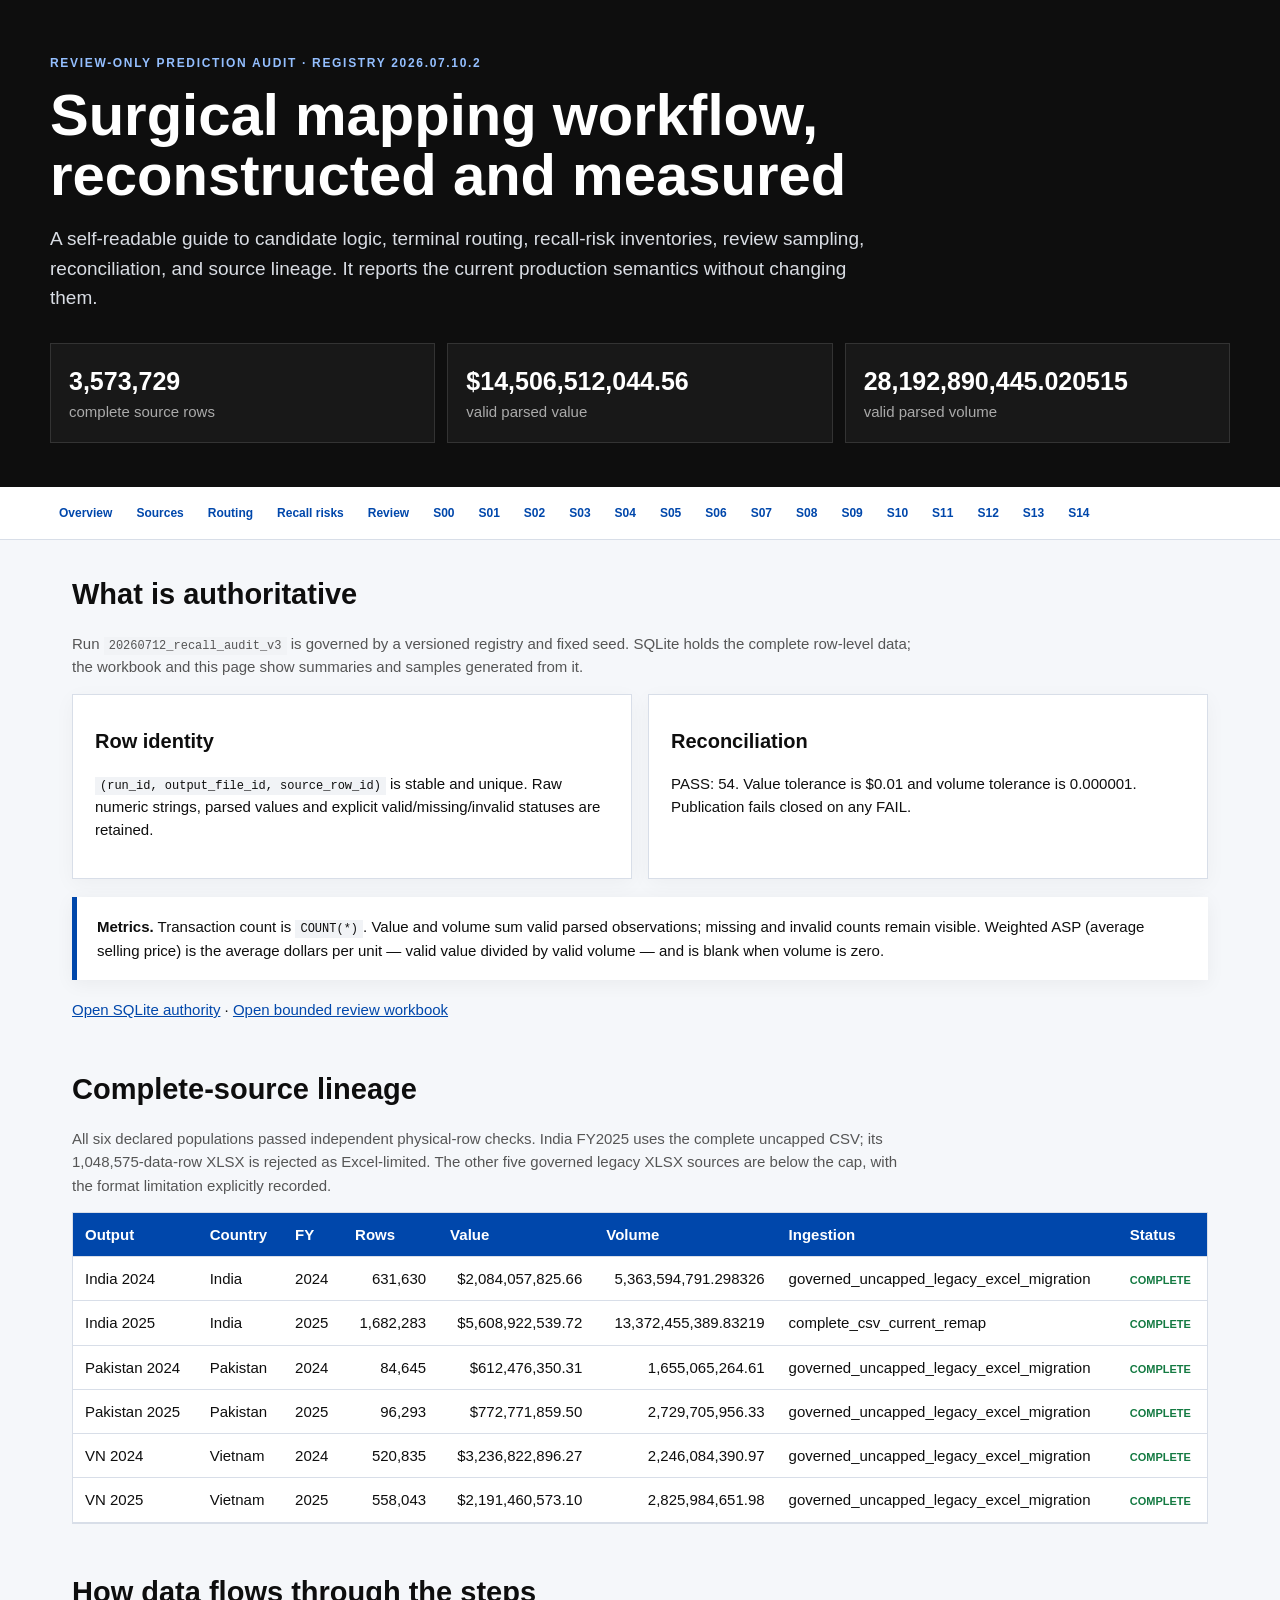
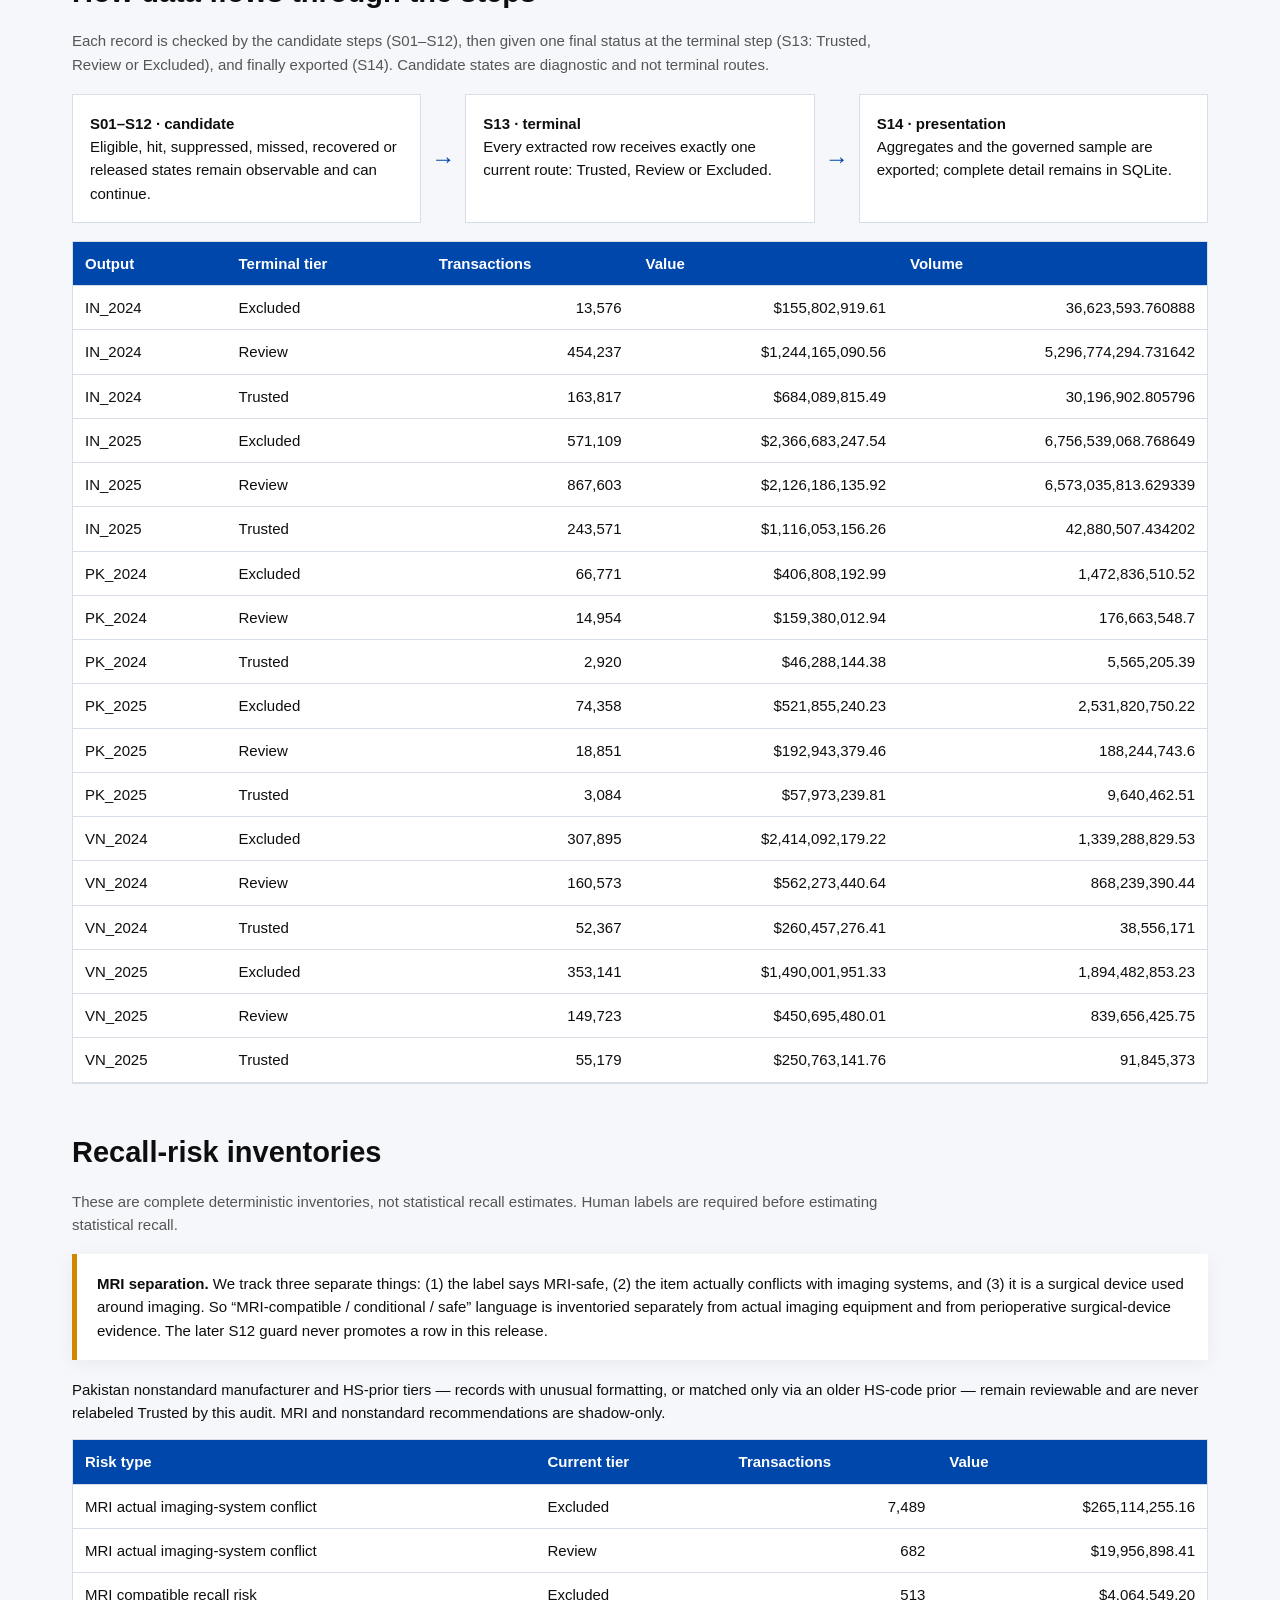
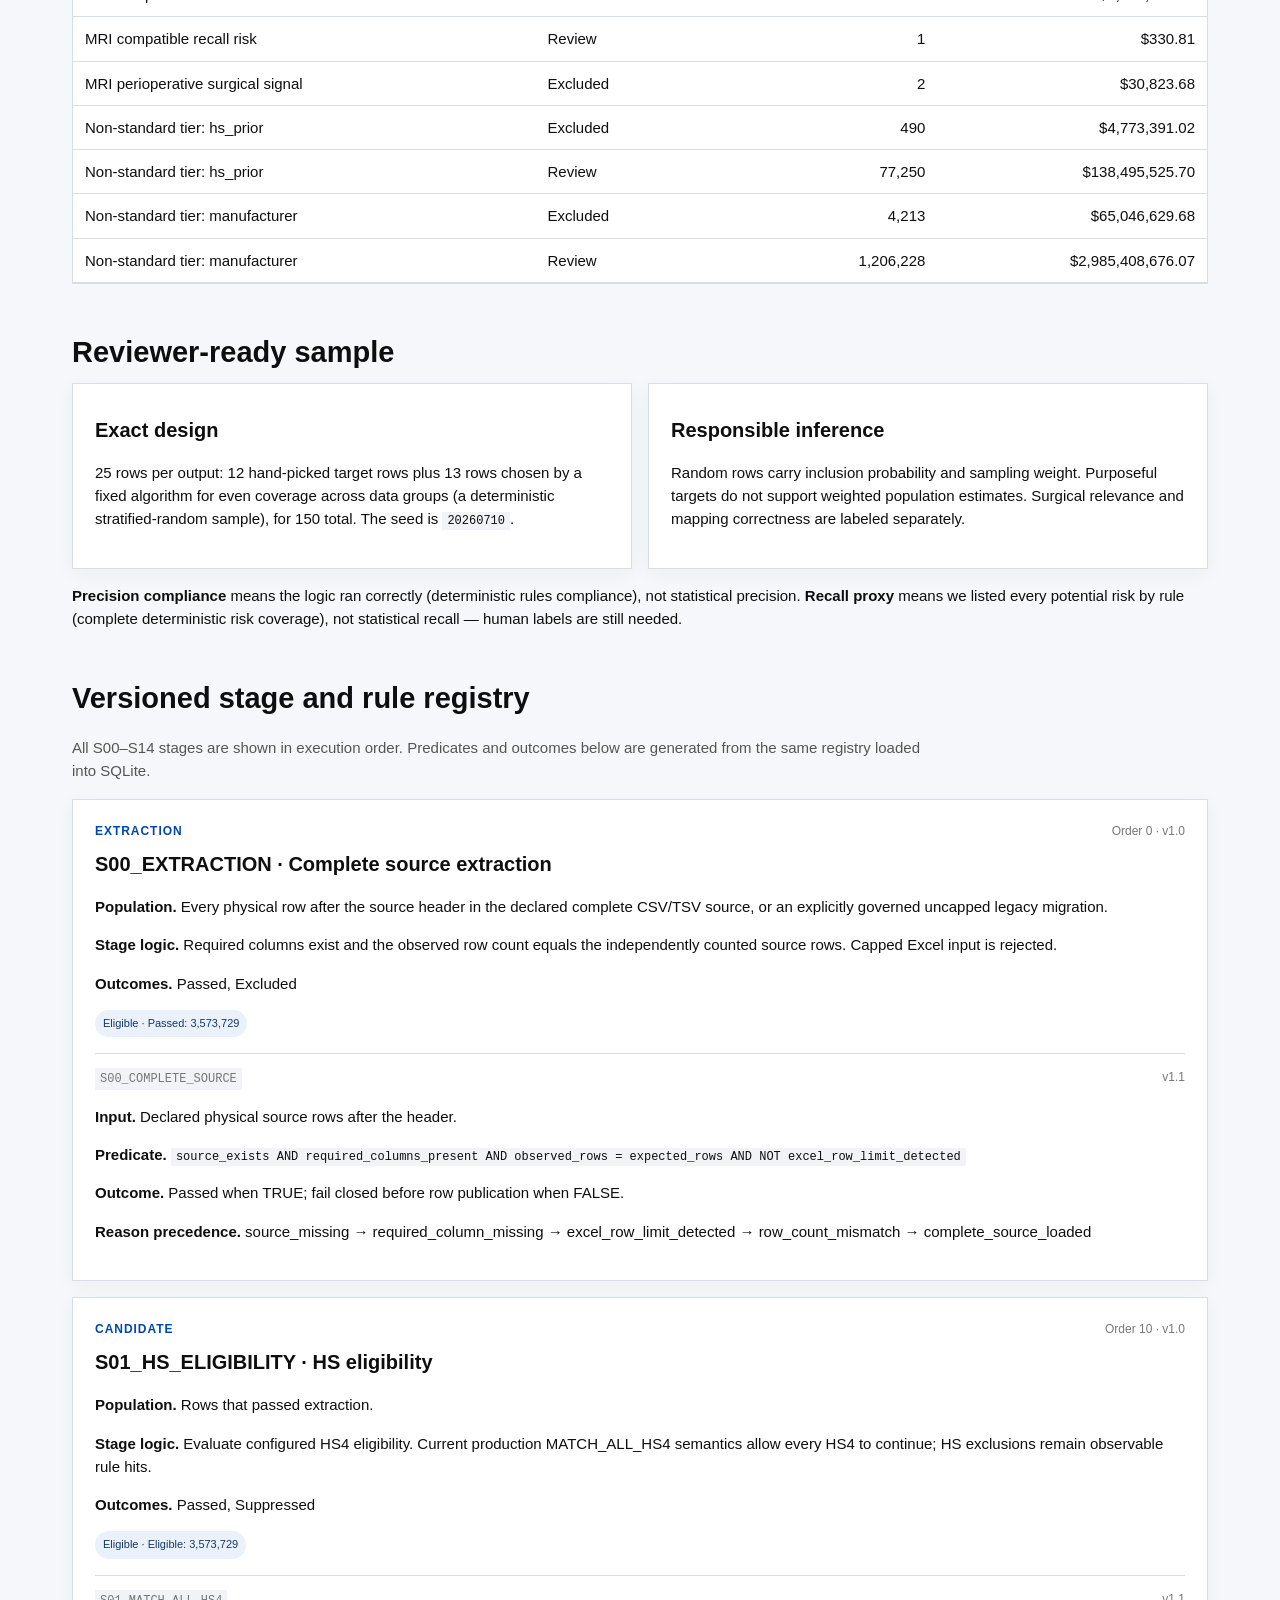
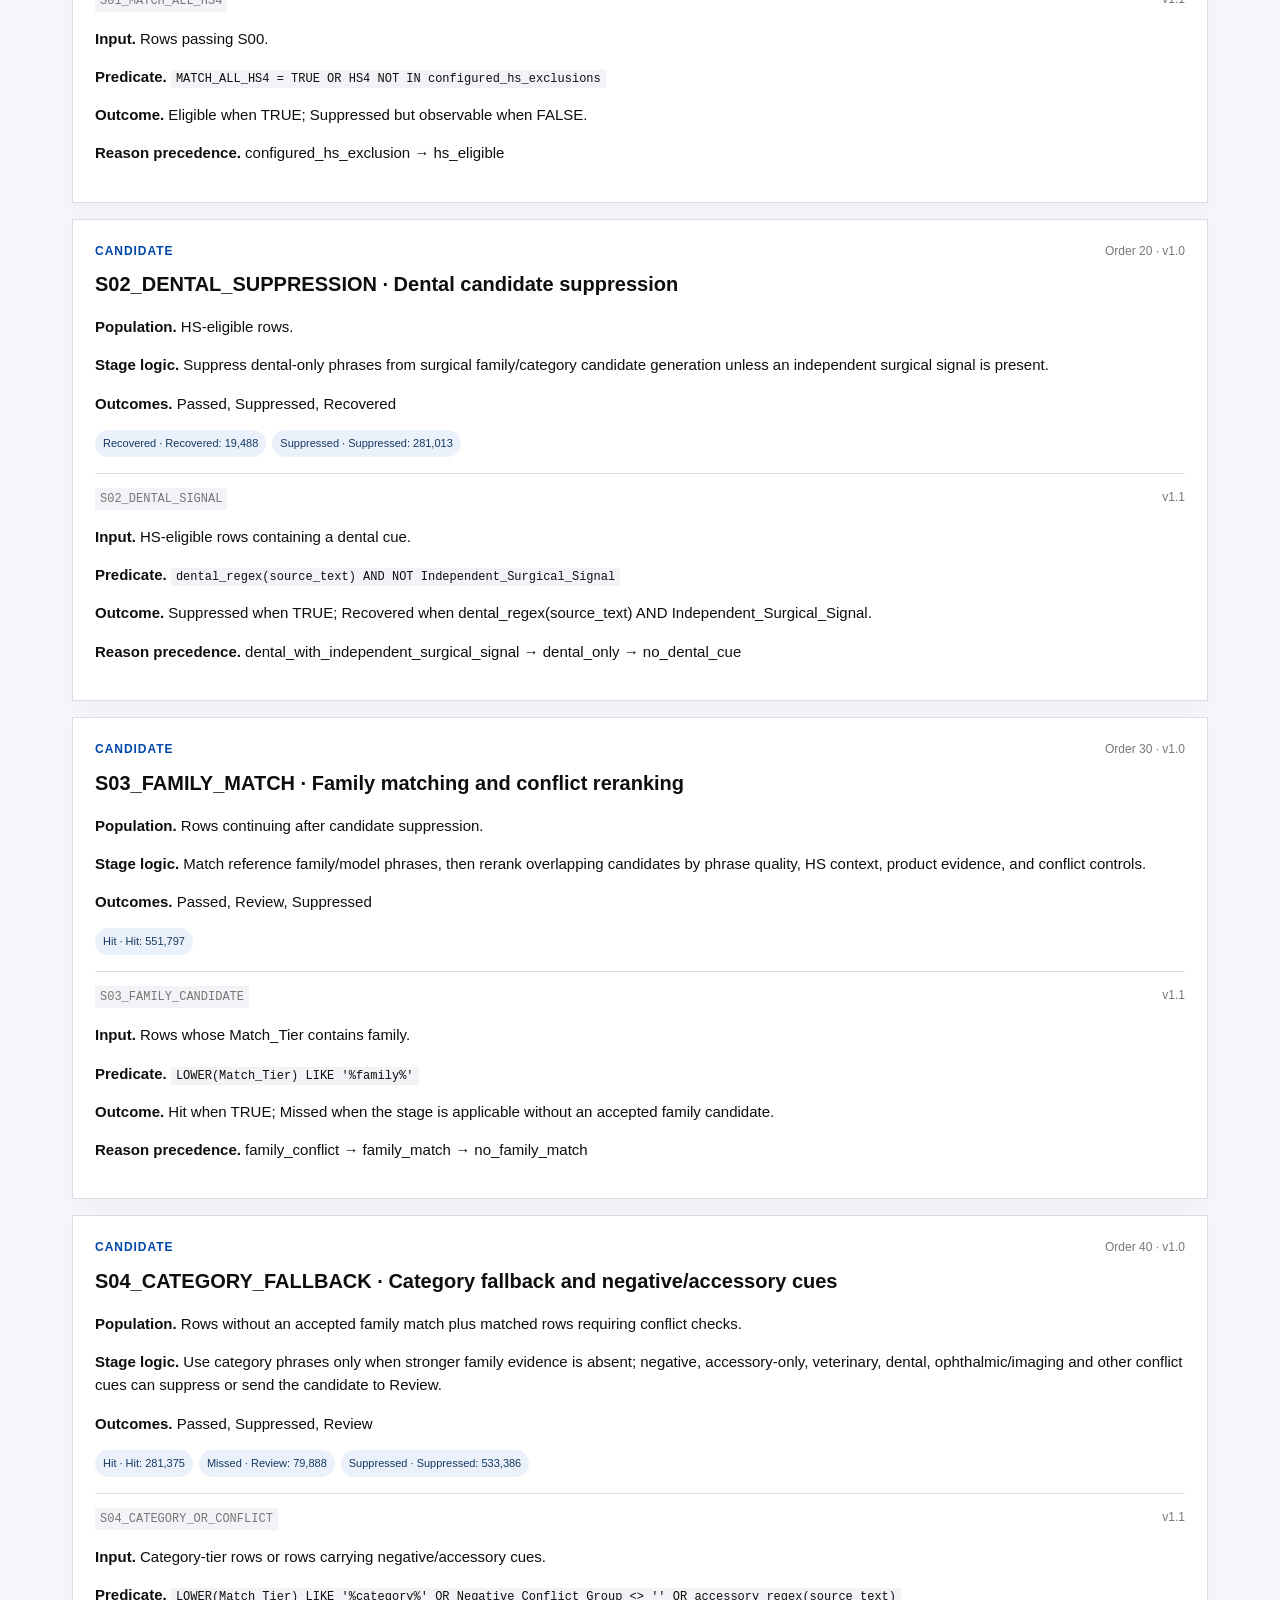
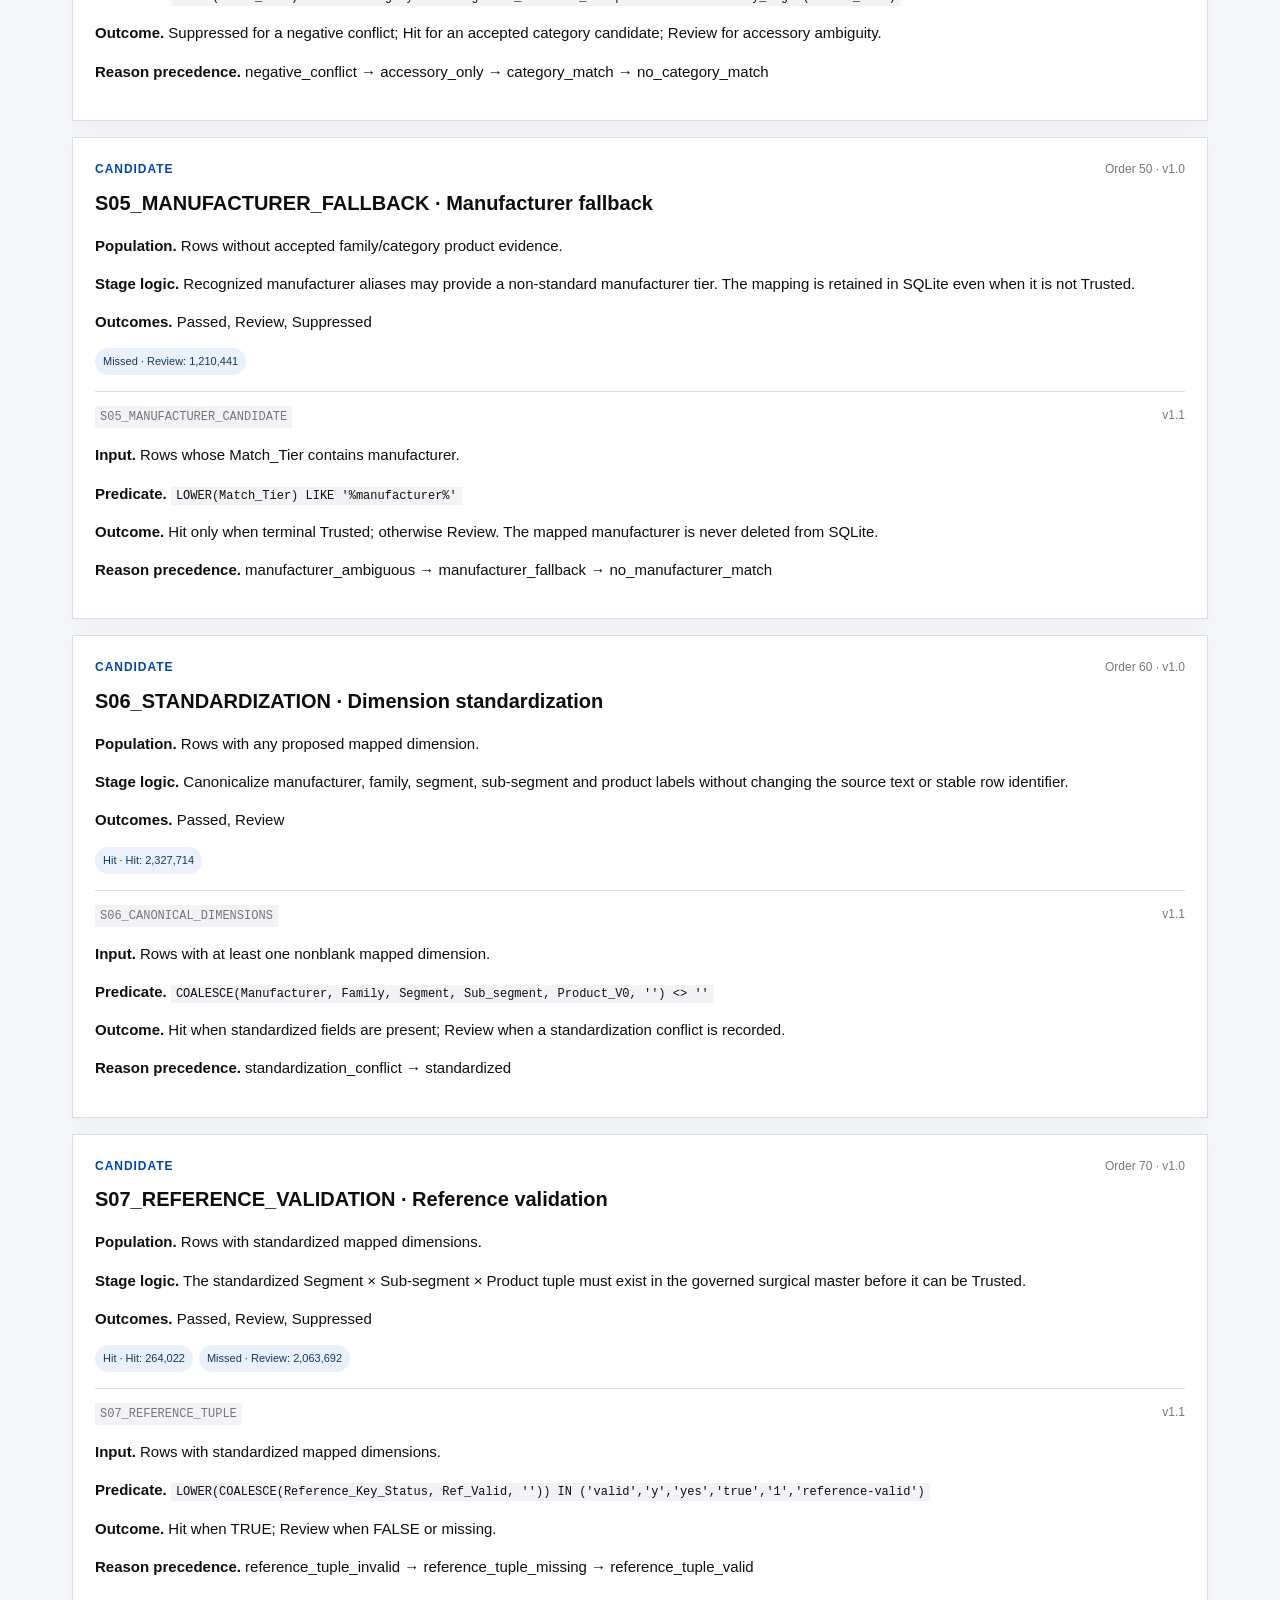
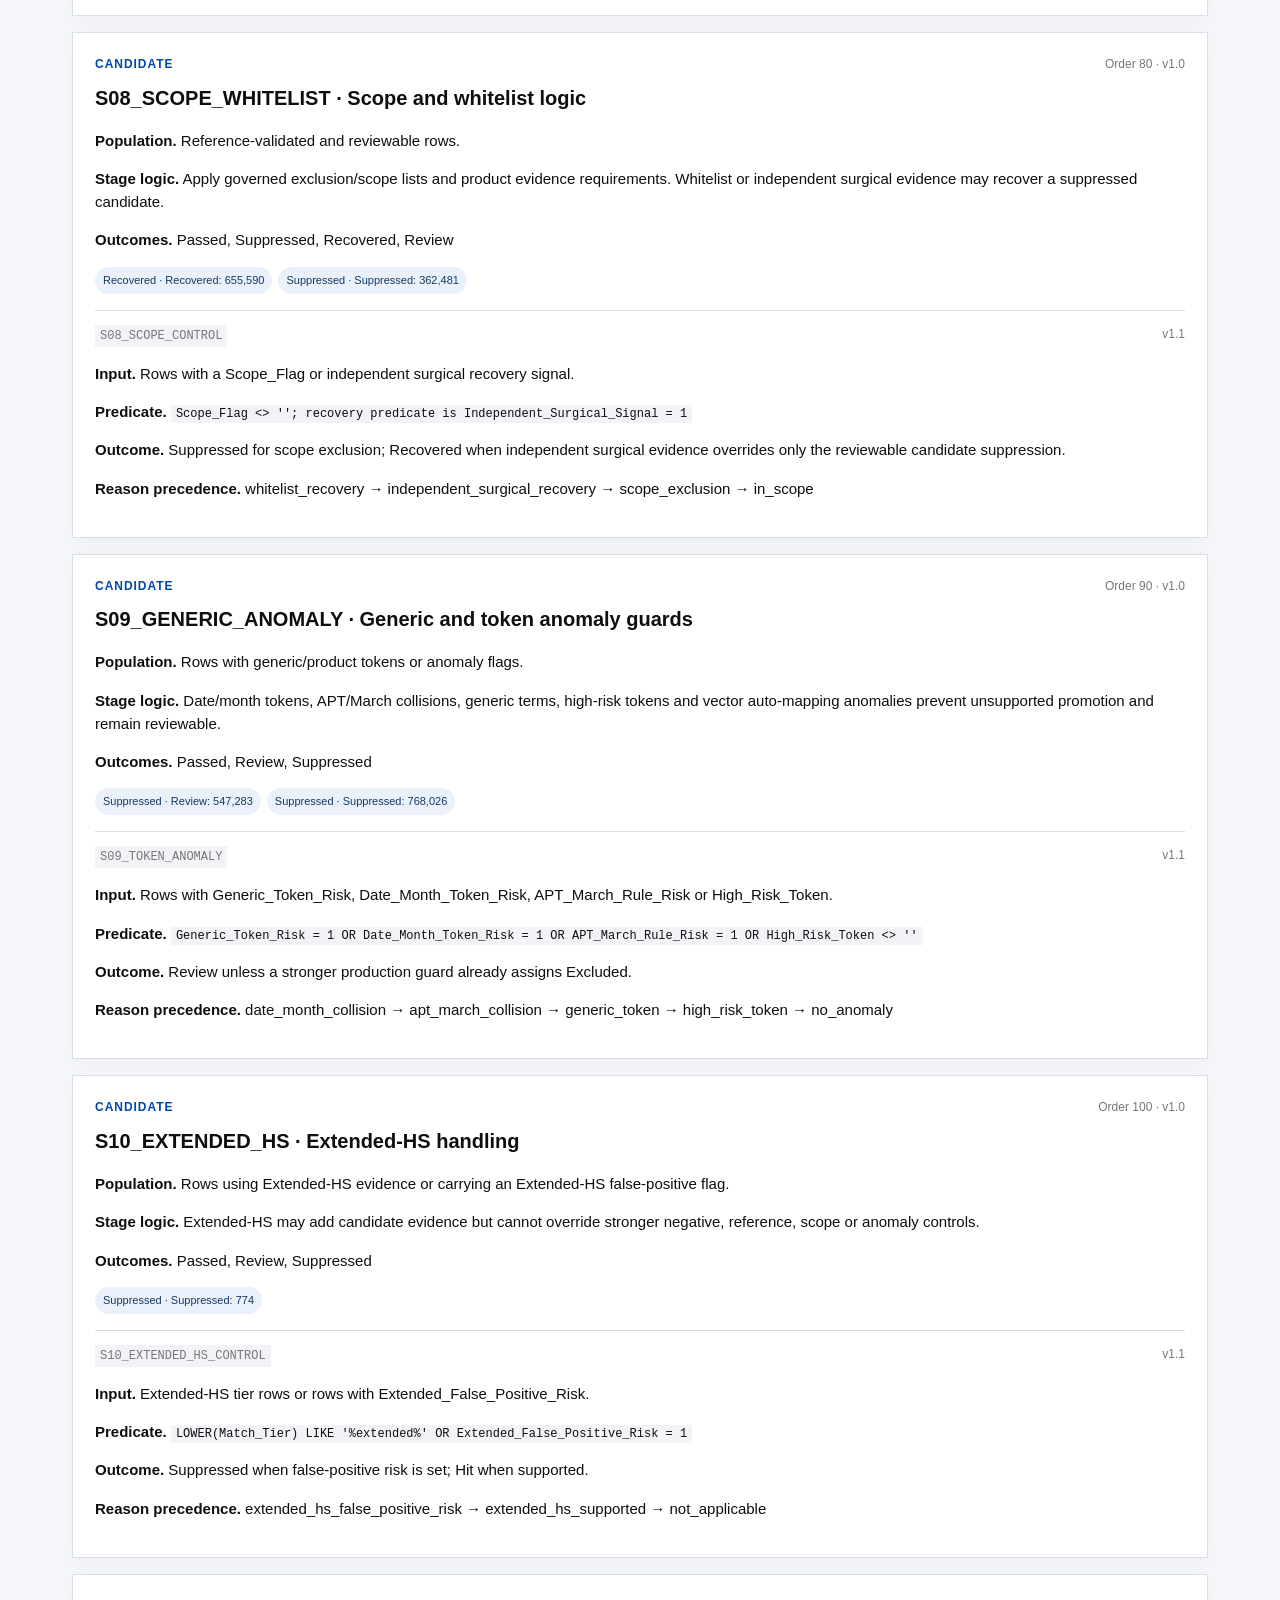
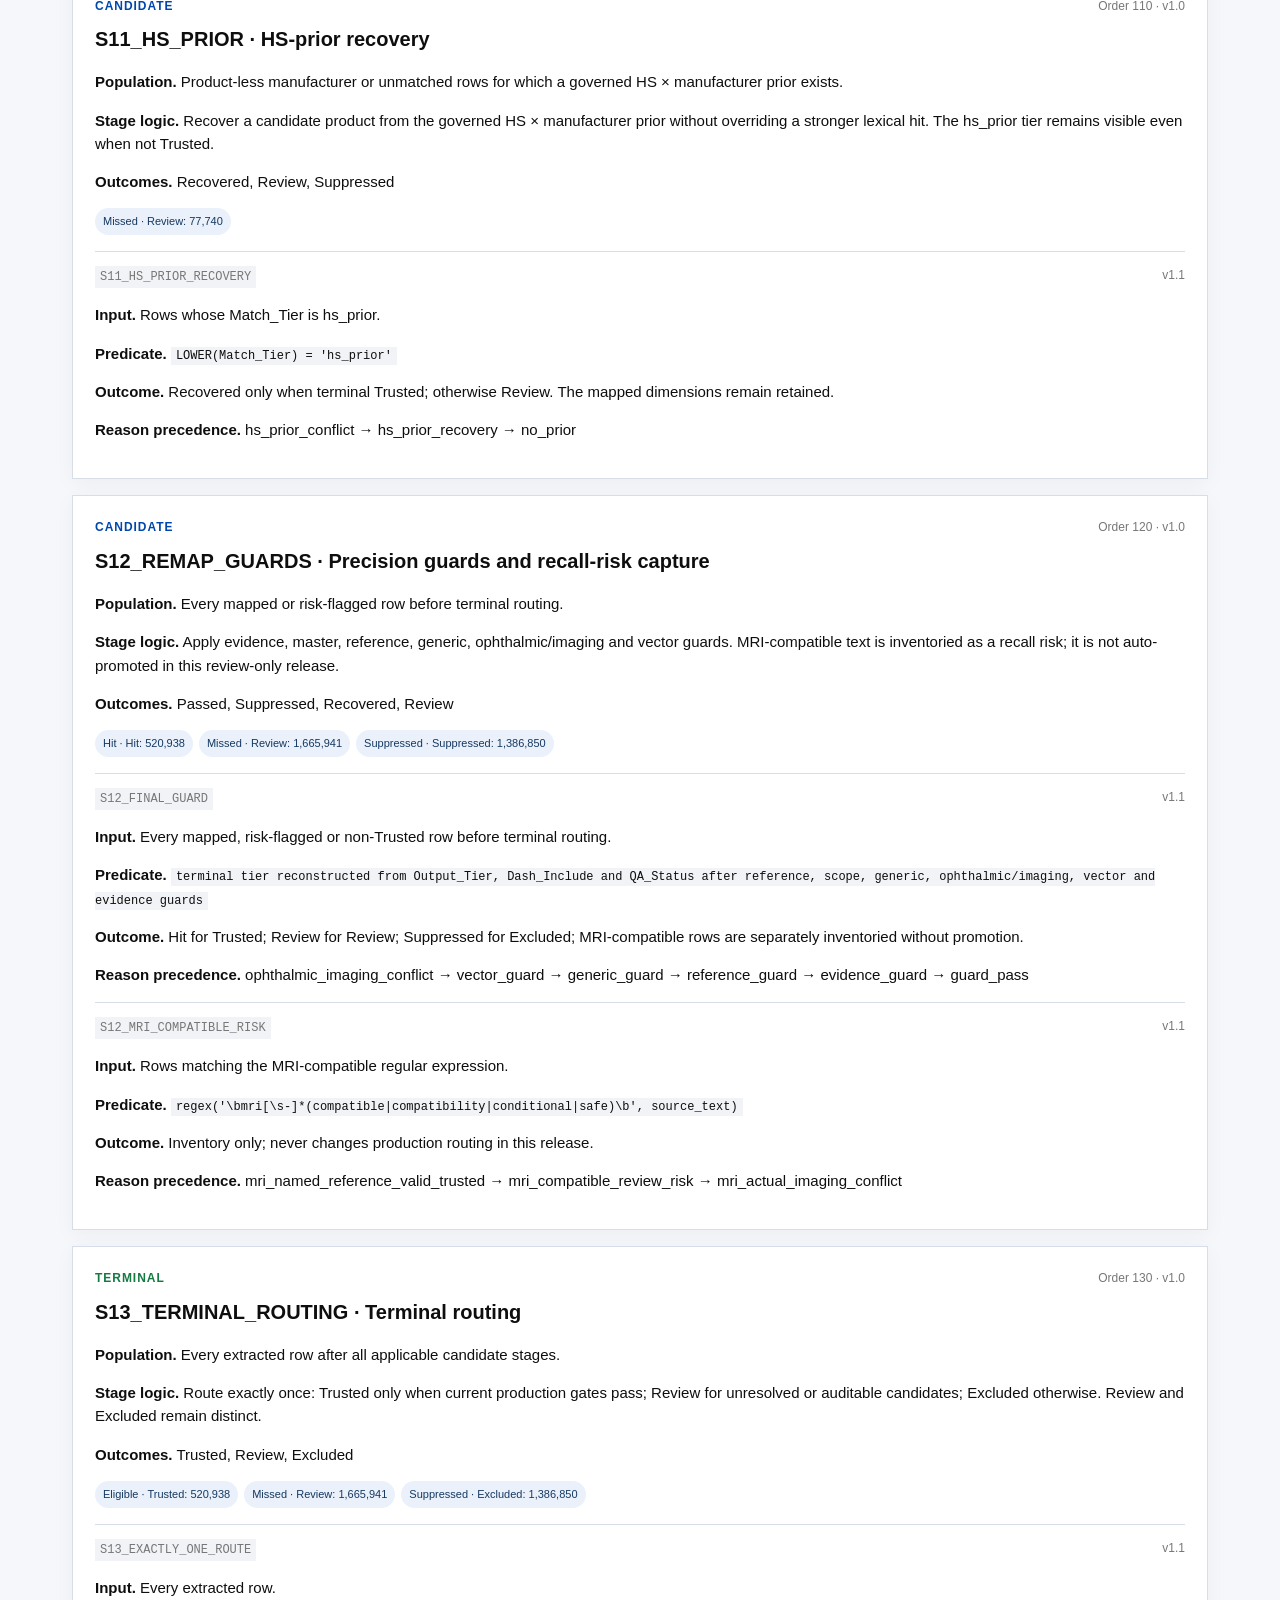
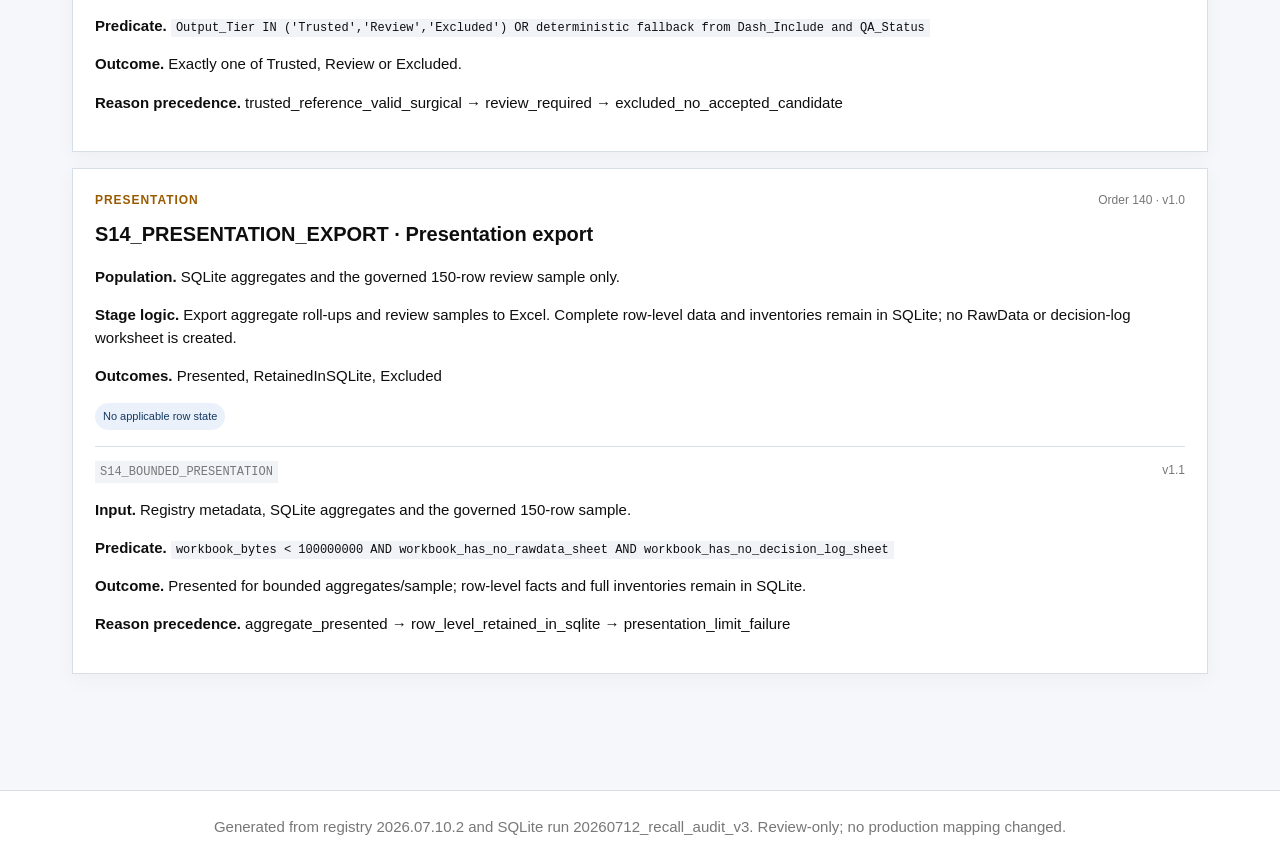
==== commit c702e348: "feat: fix India FY2025 audit attribution" ====
--- a/docs/Surgical_Mapping_Workflow_Guide.html
+++ b/docs/Surgical_Mapping_Workflow_Guide.html
@@ -1,6 +1,6 @@
 <!doctype html>
 <html lang="en"><head><meta charset="utf-8"><meta name="viewport" content="width=device-width,initial-scale=1">
-<title>Surgical Mapping Workflow Guide · 20260710_recall_audit_v2</title>
+<title>Surgical Mapping Workflow Guide · 20260712_recall_audit_v3</title>
 <style>
 :root{--ink:#0e0e0e;--blue:#0047ab;--muted:#777;--paper:#f5f7fa;--line:#d8dee8;--white:#fff;--pale:#eaf1fb;--green:#147a42;--amber:#9a5b00}
 *{box-sizing:border-box}html{scroll-behavior:smooth}body{margin:0;background:var(--paper);color:var(--ink);font:15px/1.55 Arial,Helvetica,sans-serif}
@@ -24,10 +24,10 @@
 <div class="metrics"><div class="metric"><b>3,573,729</b><span>complete source rows</span></div><div class="metric"><b>$14,506,512,044.56</b><span>valid parsed value</span></div><div class="metric"><b>28,192,890,445.020515</b><span>valid parsed volume</span></div></div></header>
 <nav><a href="#overview">Overview</a><a href="#sources">Sources</a><a href="#routing">Routing</a><a href="#recall">Recall risks</a><a href="#review">Review</a><a href="#S00_EXTRACTION">S00</a><a href="#S01_HS_ELIGIBILITY">S01</a><a href="#S02_DENTAL_SUPPRESSION">S02</a><a href="#S03_FAMILY_MATCH">S03</a><a href="#S04_CATEGORY_FALLBACK">S04</a><a href="#S05_MANUFACTURER_FALLBACK">S05</a><a href="#S06_STANDARDIZATION">S06</a><a href="#S07_REFERENCE_VALIDATION">S07</a><a href="#S08_SCOPE_WHITELIST">S08</a><a href="#S09_GENERIC_ANOMALY">S09</a><a href="#S10_EXTENDED_HS">S10</a><a href="#S11_HS_PRIOR">S11</a><a href="#S12_REMAP_GUARDS">S12</a><a href="#S13_TERMINAL_ROUTING">S13</a><a href="#S14_PRESENTATION_EXPORT">S14</a></nav>
 <main>
-<section id="overview"><h2>What is authoritative</h2><p class="lead">Run <code>20260710_recall_audit_v2</code> is governed by a versioned registry and fixed seed. SQLite holds the complete row-level data; the workbook and this page show summaries and samples generated from it.</p>
+<section id="overview"><h2>What is authoritative</h2><p class="lead">Run <code>20260712_recall_audit_v3</code> is governed by a versioned registry and fixed seed. SQLite holds the complete row-level data; the workbook and this page show summaries and samples generated from it.</p>
 <div class="grid"><div class="card"><h3>Row identity</h3><p><code>(run_id, output_file_id, source_row_id)</code> is stable and unique. Raw numeric strings, parsed values and explicit valid/missing/invalid statuses are retained.</p></div><div class="card"><h3>Reconciliation</h3><p>PASS: 54. Value tolerance is $0.01 and volume tolerance is 0.000001. Publication fails closed on any FAIL.</p></div></div>
 <div class="notice"><strong>Metrics.</strong> Transaction count is <code>COUNT(*)</code>. Value and volume sum valid parsed observations; missing and invalid counts remain visible. Weighted ASP (average selling price) is the average dollars per unit — valid value divided by valid volume — and is blank when volume is zero.</div>
-<p><a href="../outputs/20260710_recall_audit_v2/prediction_audit.sqlite">Open SQLite authority</a> · <a href="../outputs/20260710_recall_audit_v2/Prediction_Funnel_and_Review.xlsx">Open bounded review workbook</a></p></section>
+<p><a href="../outputs/20260712_recall_audit_v3/prediction_audit.sqlite">Open SQLite authority</a> · <a href="../outputs/20260712_recall_audit_v3/Prediction_Funnel_and_Review.xlsx">Open bounded review workbook</a></p></section>
 <section id="sources"><h2>Complete-source lineage</h2><p class="lead">All six declared populations passed independent physical-row checks. India FY2025 uses the complete uncapped CSV; its 1,048,575-data-row XLSX is rejected as Excel-limited. The other five governed legacy XLSX sources are below the cap, with the format limitation explicitly recorded.</p><div class="table-wrap"><table><thead><tr><th>Output</th><th>Country</th><th>FY</th><th>Rows</th><th>Value</th><th>Volume</th><th>Ingestion</th><th>Status</th></tr></thead><tbody><tr><td>India 2024</td><td>India</td><td>2024</td>
         <td class=num>631,630</td><td class=num>$2,084,057,825.66</td>
         <td class=num>5,363,594,791.298326</td><td>governed_uncapped_legacy_excel_migration</td>
@@ -267,5 +267,5 @@
               <p><strong>Reason precedence.</strong> aggregate_presented → row_level_retained_in_sqlite → presentation_limit_failure</p>
             </div>
     </article></section>
-</main><footer>Generated from registry 2026.07.10.2 and SQLite run 20260710_recall_audit_v2. Review-only; no production mapping changed.</footer>
+</main><footer>Generated from registry 2026.07.10.2 and SQLite run 20260712_recall_audit_v3. Review-only; no production mapping changed.</footer>
 </body></html>
